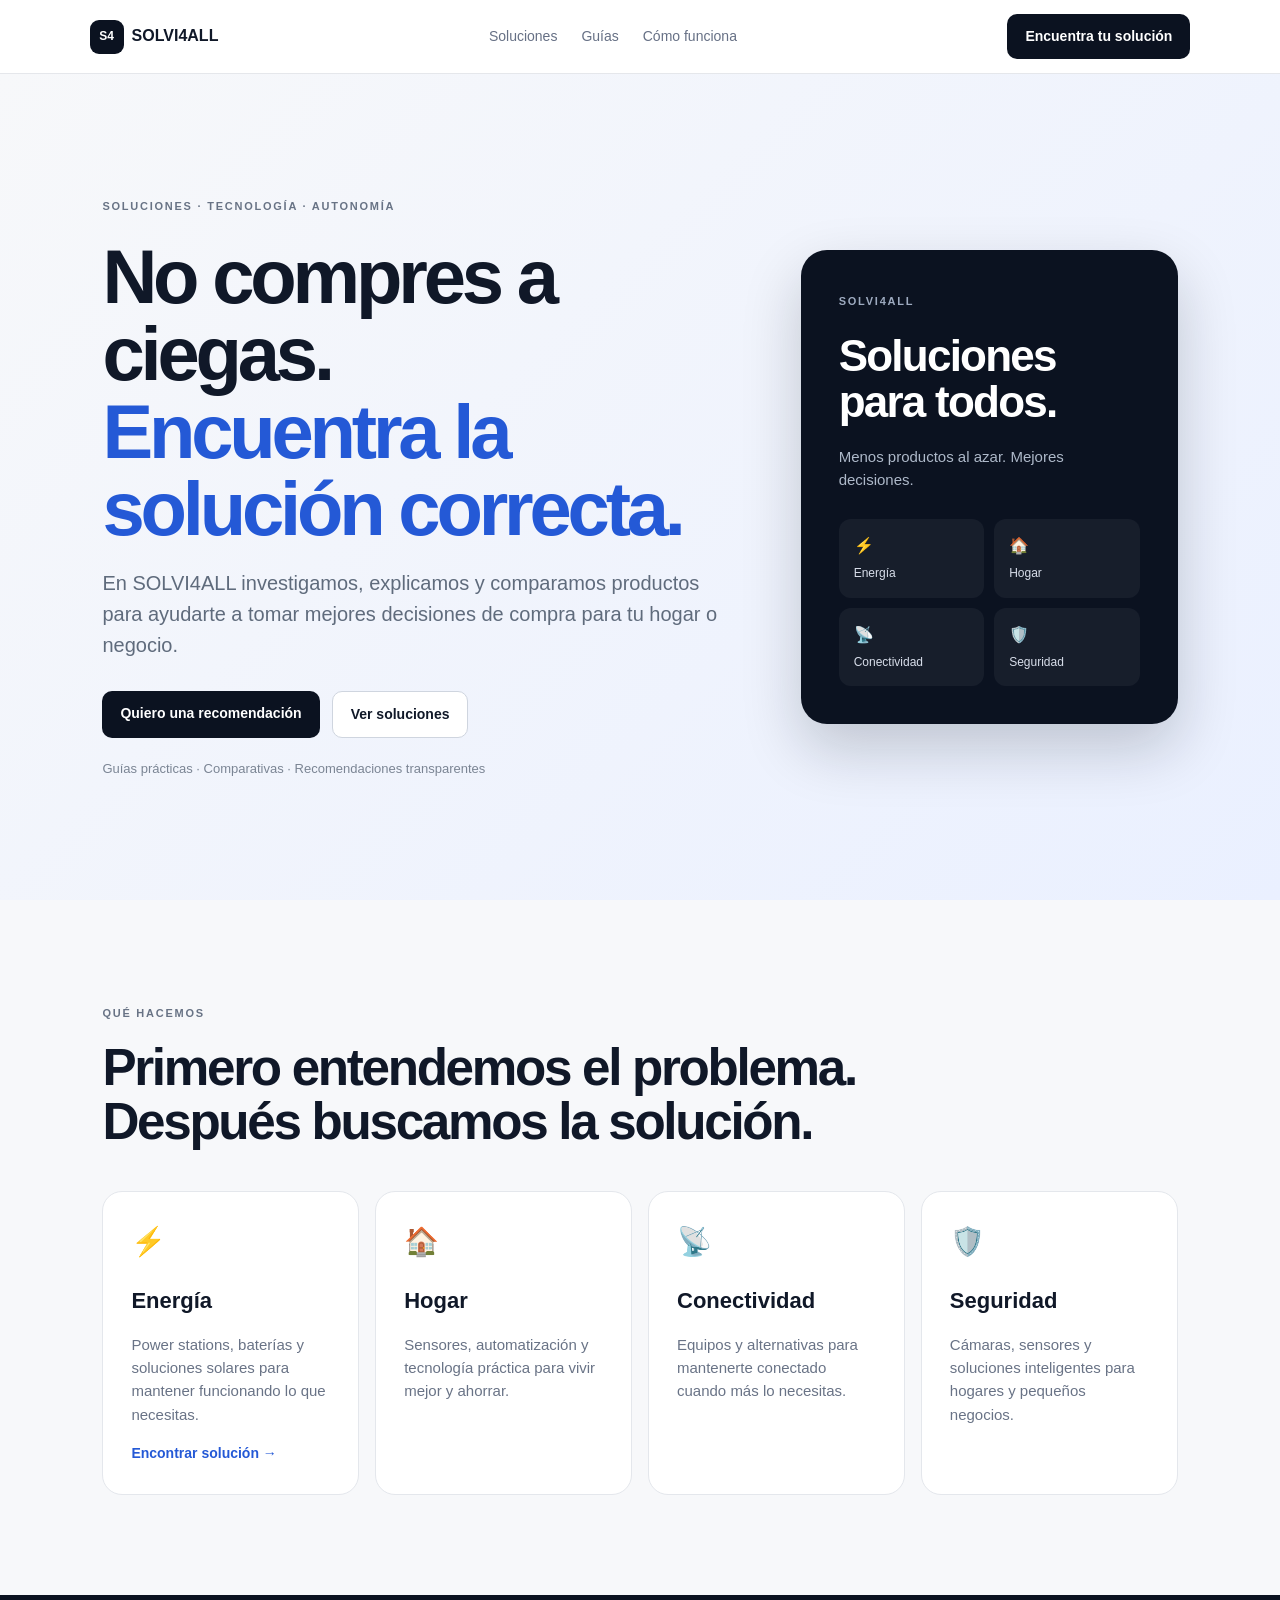
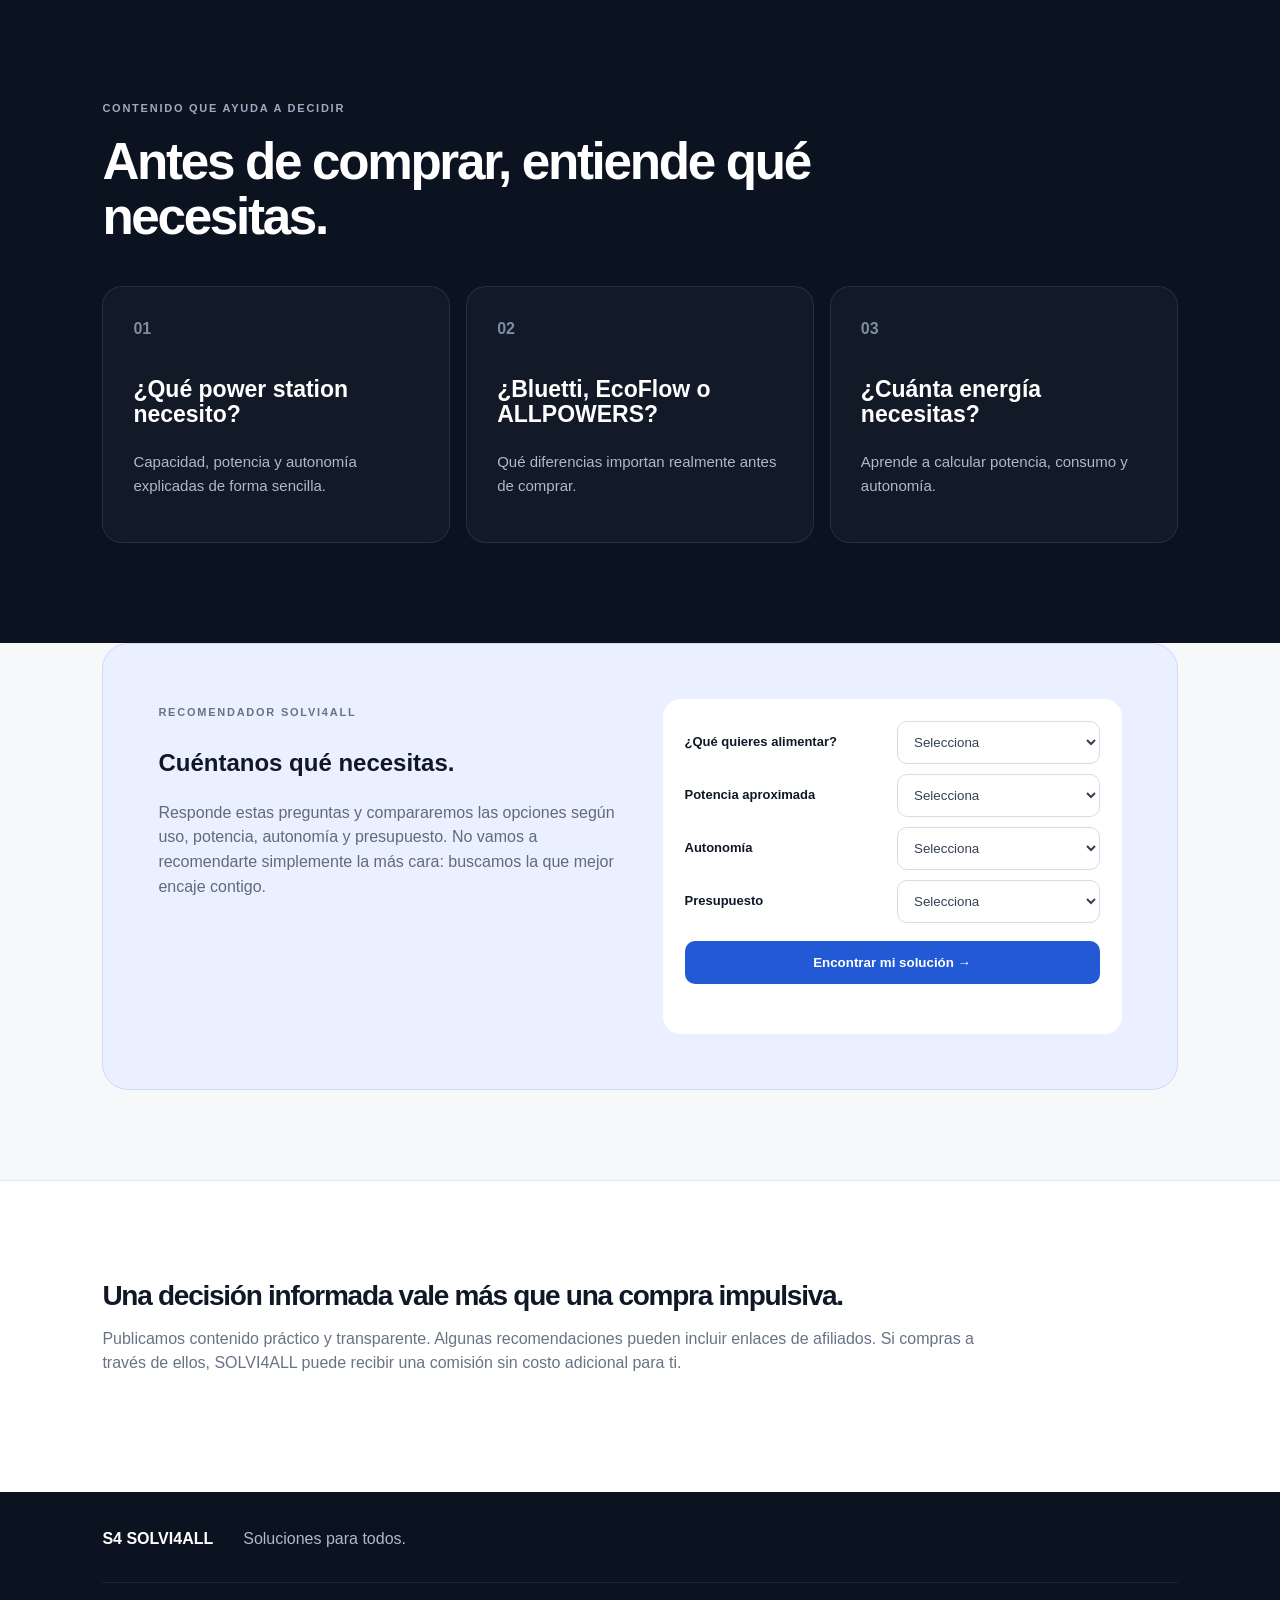
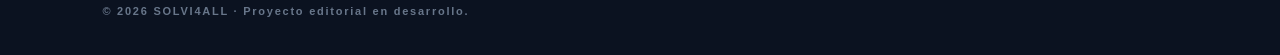
==== index.html @ 933eed02 "Update index.html" ====
<!doctype html>
<html lang="es">
<head>
<meta charset="utf-8">
<meta name="viewport" content="width=device-width,initial-scale=1">
<meta name="description" content="SOLVI4ALL: encuentra la solución correcta. Guías, comparativas y recomendaciones transparentes.">
<title>SOLVI4ALL — Soluciones para todos</title>

<style>
*{box-sizing:border-box}
html{scroll-behavior:smooth}
body{margin:0;font-family:Inter,Arial,sans-serif;color:#101828;background:#f7f8fa;line-height:1.55}
header{height:74px;display:flex;align-items:center;justify-content:space-between;padding:0 7vw;border-bottom:1px solid #e5e7eb;background:#fff;position:sticky;top:0;z-index:20}
.logo{font-weight:900;color:#101828;text-decoration:none;display:flex;align-items:center;gap:8px}
.logo b{display:inline-grid;place-items:center;background:#0b1220;color:#fff;border-radius:9px;width:34px;height:34px;font-size:12px}
nav{display:flex;align-items:center;gap:24px}
nav a{color:#667085;text-decoration:none;font-size:14px}
nav a:hover{color:#2459d6}
.cta,.button{background:#0b1220;color:#fff;padding:12px 18px;border-radius:10px;text-decoration:none;font-weight:800;font-size:14px;display:inline-block}
.hero{min-height:calc(100vh - 74px);padding:90px 8vw;display:grid;grid-template-columns:1.25fr .75fr;gap:70px;align-items:center;background:linear-gradient(135deg,#f7f8fa,#eaf0ff)}
small{font-size:11px;letter-spacing:.16em;font-weight:900;color:#687385}
.hero h1{font-size:clamp(44px,6vw,76px);line-height:1.02;letter-spacing:-.055em;margin:20px 0}
.hero h1 span{color:#2459d6}
.hero p{font-size:20px;color:#5f6b7c;max-width:700px}
.actions{display:flex;gap:12px;margin:30px 0 18px;flex-wrap:wrap}
.ghost{padding:12px 18px;border:1px solid #cfd5df;border-radius:10px;color:#101828;text-decoration:none;font-weight:800;font-size:14px;background:#fff}
.hero em{font-size:13px;color:#7b8594;font-style:normal}
.hero aside{background:#0b1220;color:#fff;padding:38px;border-radius:26px;box-shadow:0 25px 60px #0b122033}
.hero aside small{color:#9eabc0}
.hero aside strong{display:block;font-size:44px;line-height:1.05;letter-spacing:-.04em;margin:20px 0}
.hero aside p{font-size:15px;color:#aeb9c9}
.grid{display:grid;grid-template-columns:1fr 1fr;gap:10px;margin-top:28px}
.grid i{font-style:normal;background:#ffffff0d;padding:15px;border-radius:12px}
.grid label{display:block;color:#d8deea;font-size:12px;margin-top:5px}
section{padding:100px 8vw}
section>h2{font-size:clamp(34px,4vw,52px);line-height:1.06;letter-spacing:-.045em;max-width:800px;margin:16px 0 42px}
.cards{display:grid;grid-template-columns:repeat(4,1fr);gap:16px}
.cards article{background:#fff;border:1px solid #e4e7ec;border-radius:20px;padding:28px;min-height:285px}
.cards b{font-size:28px}
.cards h3{font-size:22px;margin:20px 0 8px}
.cards p,.guides p{color:#697386;font-size:15px}
.cards a{color:#2459d6;text-decoration:none;font-weight:800;font-size:14px}
.dark{background:#0b1220;color:#fff}
.dark small{color:#9eabc0}
.guides{display:grid;grid-template-columns:repeat(3,1fr);gap:16px}
.guides article{border:1px solid #ffffff18;background:#ffffff08;border-radius:20px;padding:30px;min-height:230px}
.guides span{color:#7f8da2;font-weight:900}
.guides h3{font-size:23px;line-height:1.1;margin-top:35px}
.guides p{color:#aeb9c9}
.diagnostic{margin:0 8vw 90px;padding:55px;background:#eaf0ff;border:1px solid #cfdbfa;border-radius:26px;display:grid;grid-template-columns:1fr 1fr;gap:45px}
.diagnostic p{color:#5f6b7c}
.box{background:#fff;border-radius:18px;padding:22px;display:grid;grid-template-columns:1fr 1fr;gap:10px}
.box label{font-size:13px;font-weight:800;align-self:center}
.box select{width:100%;border:1px solid #d7dce4;border-radius:10px;padding:12px;background:#fff;color:#344054}
.box button{grid-column:1/-1;border:0;border-radius:10px;padding:14px;background:#2459d6;color:#fff;font-weight:900;cursor:pointer;margin-top:8px}
.box button:hover{background:#1749bb}
.trust{border-top:1px solid #e4e7ec;background:#fff}
.trust h2{font-size:28px;margin:0 0 12px}
.trust p{max-width:900px;color:#697386}
footer{background:#0b1220;color:#aeb9c9;padding:35px 8vw;display:flex;gap:30px;align-items:center;flex-wrap:wrap}
footer b{color:#fff}
footer small{width:100%;color:#68768a;border-top:1px solid #ffffff12;padding-top:20px}

/* RECOMENDADOR NUEVO */
#resultado{grid-column:1/-1;margin-top:18px}
.recommendation-wrap{background:#fff;border:1px solid #dfe5ee;border-radius:24px;padding:28px;box-shadow:0 16px 40px rgba(16,24,40,.08)}
.rec-kicker{font-size:11px;letter-spacing:.15em;font-weight:900;color:#2459d6}
.rec-header{display:flex;align-items:flex-start;justify-content:space-between;gap:24px;margin:10px 0 20px}
.rec-header h3{font-size:34px;line-height:1.05;margin:0 0 8px;letter-spacing:-.04em}
.rec-header p{margin:0;color:#667085}
.score{min-width:135px;text-align:center;border:1px solid #cfe0ff;background:#f4f8ff;border-radius:16px;padding:12px}
.score strong{display:block;font-size:28px;color:#2459d6;line-height:1}
.score span{font-size:11px;color:#667085;font-weight:800}
.rec-specs{display:grid;grid-template-columns:repeat(4,1fr);gap:10px;margin:20px 0}
.rec-spec{background:#f7f8fa;border-radius:12px;padding:13px}
.rec-spec span{display:block;font-size:11px;color:#7b8594}
.rec-spec strong{display:block;font-size:17px;margin-top:2px}
.explanation{background:#f8fbff;border-left:4px solid #2459d6;border-radius:10px;padding:16px 18px;color:#475467;margin:20px 0}
.explanation strong{color:#101828}
.match-list{display:grid;gap:8px;margin-top:16px}
.match-line{display:flex;justify-content:space-between;gap:15px;font-size:13px}
.bar{height:7px;background:#e7edf5;border-radius:99px;overflow:hidden;margin-top:5px}
.bar i{display:block;height:100%;background:#2459d6;border-radius:99px}
.rec-actions{display:flex;gap:10px;flex-wrap:wrap;margin-top:22px}
.alt-title{font-size:12px;letter-spacing:.12em;font-weight:900;color:#667085;margin:30px 0 12px}
.alternatives{display:grid;grid-template-columns:repeat(2,1fr);gap:12px}
.alt-card{border:1px solid #e3e7ed;border-radius:16px;padding:17px;background:#fff}
.alt-card h4{margin:0 0 5px;font-size:17px}
.alt-card p{margin:0;color:#667085;font-size:13px}
.alt-top{display:flex;justify-content:space-between;gap:10px}
.alt-score{font-weight:900;color:#2459d6}
.warn{margin-top:15px;background:#fff8e8;border:1px solid #f5d98b;color:#765900;border-radius:10px;padding:12px;font-size:12px}

/* RESPONSIVE */
@media(max-width:900px){
nav{display:none}
.hero,.diagnostic{grid-template-columns:1fr}
.cards{grid-template-columns:1fr 1fr}
.guides{grid-template-columns:1fr}
}
@media(max-width:600px){
.hero,section{padding:65px 20px}
.cards,.guides{grid-template-columns:1fr}
.hero h1{font-size:48px}
.diagnostic{margin:0 20px 60px;padding:28px}
.box{grid-template-columns:1fr}
.box button{grid-column:1}
.rec-header{display:block}
.score{margin-top:15px}
.rec-specs{grid-template-columns:1fr 1fr}
.alternatives{grid-template-columns:1fr}
}
</style>
</head>

<body>

<header>
  <a class="logo" href="#inicio"><b>S4</b>SOLVI4ALL</a>

  <nav>
    <a href="#soluciones">Soluciones</a>
    <a href="#guias">Guías</a>
    <a href="#nosotros">Cómo funciona</a>
  </nav>

  <a class="cta" href="#diagnostico">Encuentra tu solución</a>
</header>

<main>

<section class="hero" id="inicio">

  <div>
    <small>SOLUCIONES · TECNOLOGÍA · AUTONOMÍA</small>

    <h1>
      No compres a ciegas.<br>
      <span>Encuentra la solución correcta.</span>
    </h1>

    <p>
      En SOLVI4ALL investigamos, explicamos y comparamos productos
      para ayudarte a tomar mejores decisiones de compra para tu hogar o negocio.
    </p>

    <div class="actions">
      <a class="button" href="#diagnostico">Quiero una recomendación</a>
      <a class="ghost" href="#soluciones">Ver soluciones</a>
    </div>

    <em>Guías prácticas · Comparativas · Recomendaciones transparentes</em>
  </div>

  <aside>
    <small>SOLVI4ALL</small>
    <strong>Soluciones<br>para todos.</strong>
    <p>Menos productos al azar. Mejores decisiones.</p>

    <div class="grid">
      <i>⚡<label>Energía</label></i>
      <i>🏠<label>Hogar</label></i>
      <i>📡<label>Conectividad</label></i>
      <i>🛡️<label>Seguridad</label></i>
    </div>
  </aside>

</section>

<section id="soluciones">

  <small>QUÉ HACEMOS</small>

  <h2>
    Primero entendemos el problema.
    Después buscamos la solución.
  </h2>

  <div class="cards">

    <article>
      <b>⚡</b>
      <h3>Energía</h3>
      <p>
        Power stations, baterías y soluciones solares
        para mantener funcionando lo que necesitas.
      </p>
      <a href="#diagnostico">Encontrar solución →</a>
    </article>

    <article>
      <b>🏠</b>
      <h3>Hogar</h3>
      <p>
        Sensores, automatización y tecnología práctica
        para vivir mejor y ahorrar.
      </p>
    </article>

    <article>
      <b>📡</b>
      <h3>Conectividad</h3>
      <p>
        Equipos y alternativas para mantenerte conectado
        cuando más lo necesitas.
      </p>
    </article>

    <article>
      <b>🛡️</b>
      <h3>Seguridad</h3>
      <p>
        Cámaras, sensores y soluciones inteligentes
        para hogares y pequeños negocios.
      </p>
    </article>

  </div>

</section>

<section id="guias" class="dark">

  <small>CONTENIDO QUE AYUDA A DECIDIR</small>

  <h2>Antes de comprar, entiende qué necesitas.</h2>

  <div class="guides">

    <article>
      <span>01</span>
      <h3>¿Qué power station necesito?</h3>
      <p>
        Capacidad, potencia y autonomía explicadas
        de forma sencilla.
      </p>
    </article>

    <article>
      <span>02</span>
      <h3>¿Bluetti, EcoFlow o ALLPOWERS?</h3>
      <p>
        Qué diferencias importan realmente
        antes de comprar.
      </p>
    </article>

    <article>
      <span>03</span>
      <h3>¿Cuánta energía necesitas?</h3>
      <p>
        Aprende a calcular potencia, consumo
        y autonomía.
      </p>
    </article>

  </div>

</section>

<section id="diagnostico" class="diagnostic">

  <div>
    <small>RECOMENDADOR SOLVI4ALL</small>

    <h2>Cuéntanos qué necesitas.</h2>

    <p>
      Responde estas preguntas y compararemos las opciones
      según uso, potencia, autonomía y presupuesto.
      No vamos a recomendarte simplemente la más cara:
      buscamos la que mejor encaje contigo.
    </p>
  </div>

  <div class="box">

    <label for="uso">¿Qué quieres alimentar?</label>

    <select id="uso">
      <option value="">Selecciona</option>
      <option value="hogar">Electrodomésticos del hogar</option>
      <option value="camping">Camping / viajes</option>
      <option value="negocio">Negocio</option>
      <option value="emergencia">Emergencia / apagones</option>
    </select>

    <label for="potencia">Potencia aproximada</label>

    <select id="potencia">
      <option value="">Selecciona</option>
      <option value="baja">Hasta 300 W</option>
      <option value="media">300 - 1000 W</option>
      <option value="alta">1000 - 2000 W</option>
      <option value="muyalta">Más de 2000 W</option>
    </select>

    <label for="autonomia">Autonomía</label>

    <select id="autonomia">
      <option value="">Selecciona</option>
      <option value="corta">1 - 3 horas</option>
      <option value="media">3 - 8 horas</option>
      <option value="larga">8 - 24 horas</option>
      <option value="muylarga">Más de 24 horas</option>
    </select>

    <label for="presupuesto">Presupuesto</label>

    <select id="presupuesto">
      <option value="">Selecciona</option>
      <option value="bajo">Menos de US$500</option>
      <option value="medio">US$500 - US$1.000</option>
      <option value="alto">US$1.000 - US$2.000</option>
      <option value="premium">Más de US$2.000</option>
    </select>

    <button id="btn-recomendar" type="button">Encontrar mi solución →</button>

    <div id="resultado"></div>

  </div>

</section>

<section id="nosotros" class="trust">

  <h2>Una decisión informada vale más que una compra impulsiva.</h2>

  <p>
    Publicamos contenido práctico y transparente.
    Algunas recomendaciones pueden incluir enlaces de afiliados.
    Si compras a través de ellos, SOLVI4ALL puede recibir una comisión
    sin costo adicional para ti.
  </p>

</section>

</main>

<footer>
  <b>S4 SOLVI4ALL</b>
  <span>Soluciones para todos.</span>

  <small>
    © 2026 SOLVI4ALL · Proyecto editorial en desarrollo.
  </small>
</footer>

<script>
/*
=========================================================
SOLVI4ALL — MOTOR DE RECOMENDACIÓN V2
=========================================================
La versión anterior escogía un producto mediante IF/ELSE.
Esta versión puntúa TODOS los productos usando las cuatro
respuestas del visitante y genera un ranking.
=========================================================
*/

const productosSolvi4All = [

  {
    id: "bluetti-eb3a",
    nombre: "BLUETTI EB3A",
    capacidad: 268,
    potencia: 600,
    nivelPrecio: "bajo",
    usos: {
      hogar: 4,
      camping: 5,
      negocio: 3,
      emergencia: 4
    },
    potenciaFit: {
      baja: 5,
      media: 4,
      alta: 2,
      muyalta: 0
    },
    autonomiaFit: {
      corta: 5,
      media: 4,
      larga: 2,
      muylarga: 0
    },
    presupuestoFit: {
      bajo: 5,
      medio: 4,
      alto: 3,
      premium: 2
    },
    descripcion:
      "Compacta, económica y muy buena para dispositivos pequeños y necesidades de respaldo moderadas.",
    enlace:
      "https://www.amazon.com/s?k=Bluetti+EB3A"
  },

  {
    id: "ecoflow-river-2",
    nombre: "EcoFlow RIVER 2",
    capacidad: 256,
    potencia: 300,
    nivelPrecio: "medio",
    usos: {
      hogar: 3,
      camping: 5,
      negocio: 3,
      emergencia: 3
    },
    potenciaFit: {
      baja: 5,
      media: 3,
      alta: 1,
      muyalta: 0
    },
    autonomiaFit: {
      corta: 5,
      media: 4,
      larga: 2,
      muylarga: 0
    },
    presupuestoFit: {
      bajo: 3,
      medio: 5,
      alto: 4,
      premium: 3
    },
    descripcion:
      "Una alternativa equilibrada por tamaño, capacidad y facilidad de uso, especialmente interesante para uso básico y portátil.",
    enlace:
      "https://www.amazon.com/s?k=EcoFlow+RIVER+2"
  },

  {
    id: "allpowers-r600",
    nombre: "ALLPOWERS R600",
    capacidad: 299,
    potencia: 600,
    nivelPrecio: "medio",
    usos: {
      hogar: 4,
      camping: 4,
      negocio: 5,
      emergencia: 5
    },
    potenciaFit: {
      baja: 3,
      media: 5,
      alta: 2,
      muyalta: 0
    },
    autonomiaFit: {
      corta: 3,
      media: 5,
      larga: 3,
      muylarga: 0
    },
    presupuestoFit: {
      bajo: 2,
      medio: 5,
      alto: 5,
      premium: 4
    },
    descripcion:
      "Mayor margen de potencia y versatilidad dentro de este grupo, especialmente atractiva para respaldo y usos variados.",
    enlace:
      "https://www.amazon.com/s?k=ALLPOWERS+R600"
  }

];

/*
---------------------------------------------------------
PESOS
---------------------------------------------------------
Uso       = 20%
Potencia  = 30%
Autonomía = 25%
Presupuesto = 25%
---------------------------------------------------------
*/

const pesosSolvi4All = {
  uso: 20,
  potencia: 30,
  autonomia: 25,
  presupuesto: 25
};

function calcularCompatibilidad(producto, respuestas) {

  const uso =
    producto.usos[respuestas.uso] || 0;

  const potencia =
    producto.potenciaFit[respuestas.potencia] || 0;

  const autonomia =
    producto.autonomiaFit[respuestas.autonomia] || 0;

  const presupuesto =
    producto.presupuestoFit[respuestas.presupuesto] || 0;

  const maxPuntos = 5;

  const scoreUso =
    (uso / maxPuntos) * pesosSolvi4All.uso;

  const scorePotencia =
    (potencia / maxPuntos) * pesosSolvi4All.potencia;

  const scoreAutonomia =
    (autonomia / maxPuntos) * pesosSolvi4All.autonomia;

  const scorePresupuesto =
    (presupuesto / maxPuntos) * pesosSolvi4All.presupuesto;

  const total =
    scoreUso +
    scorePotencia +
    scoreAutonomia +
    scorePresupuesto;

  return {
    total: Math.round(total),
    componentes: {
      uso: Math.round(scoreUso),
      potencia: Math.round(scorePotencia),
      autonomia: Math.round(scoreAutonomia),
      presupuesto: Math.round(scorePresupuesto)
    }
  };
}

function textoUso(valor) {

  const textos = {
    hogar: "uso en el hogar",
    camping: "viajes o camping",
    negocio: "uso en un negocio",
    emergencia: "respaldo durante emergencias o apagones"
  };

  return textos[valor] || "tu necesidad";
}

function textoPotencia(valor) {

  const textos = {
    baja: "una demanda de hasta 300 W",
    media: "una demanda de 300 a 1000 W",
    alta: "una demanda de 1000 a 2000 W",
    muyalta: "una demanda superior a 2000 W"
  };

  return textos[valor] || "la potencia indicada";
}

function textoAutonomia(valor) {

  const textos = {
    corta: "1 a 3 horas",
    media: "3 a 8 horas",
    larga: "8 a 24 horas",
    muylarga: "más de 24 horas"
  };

  return textos[valor] || "la autonomía indicada";
}

function textoPresupuesto(valor) {

  const textos = {
    bajo: "un presupuesto económico",
    medio: "un presupuesto medio",
    alto: "un presupuesto alto",
    premium: "un presupuesto premium"
  };

  return textos[valor] || "tu presupuesto";
}

function generarExplicacion(producto, respuestas, ranking) {

  const partes = [];

  const score = ranking.componentes;

  if (score.potencia >= 24) {
    partes.push(
      "encaja muy bien con la potencia que indicaste"
    );
  } else if (score.potencia >= 18) {
    partes.push(
      "ofrece un nivel de potencia razonablemente adecuado"
    );
  } else {
    partes.push(
      "es la alternativa que mejor se aproxima dentro de los modelos analizados"
    );
  }

  if (score.autonomia >= 20) {
    partes.push(
      "responde bien a la autonomía que buscas"
    );
  }

  if (score.presupuesto >= 20) {
    partes.push(
      "mantiene una buena relación con tu presupuesto"
    );
  }

  if (score.uso >= 16) {
    partes.push(
      "y coincide especialmente bien con el uso que seleccionaste"
    );
  }

  return (
    "La recomendamos porque " +
    partes.join(", ") +
    "."
  );
}

function crearBarra(nombre, valor) {

  const porcentaje =
    Math.max(0, Math.min(100, Math.round((valor / 30) * 100)));

  return `
    <div>
      <div class="match-line">
        <span>${nombre}</span>
        <strong>${valor}/30</strong>
      </div>
      <div class="bar">
        <i style="width:${porcentaje}%"></i>
      </div>
    </div>
  `;
}

function recomendar() {

  const respuestas = {
    uso: document.getElementById("uso").value,
    potencia: document.getElementById("potencia").value,
    autonomia: document.getElementById("autonomia").value,
    presupuesto: document.getElementById("presupuesto").value
  };

  const resultado =
    document.getElementById("resultado");

  if (
    !respuestas.uso ||
    !respuestas.potencia ||
    !respuestas.autonomia ||
    !respuestas.presupuesto
  ) {

    resultado.innerHTML = `
      <div class="recommendation-wrap">
        <strong>Completa las cuatro preguntas.</strong>
        <p style="margin:6px 0 0;color:#667085">
          Necesitamos tus respuestas para comparar correctamente las opciones.
        </p>
      </div>
    `;

    return;
  }

  const ranking = productosSolvi4All
    .map(producto => {

      const compatibilidad =
        calcularCompatibilidad(producto, respuestas);

      return {
        producto,
        ...compatibilidad
      };

    })
    .sort((a, b) => b.total - a.total);

  const ganador = ranking[0];
  const alternativas = ranking.slice(1);

  const explicacion =
    generarExplicacion(
      ganador.producto,
      respuestas,
      ganador
    );

  const htmlAlternativas =
    alternativas.map((item, index) => {

      return `
        <article class="alt-card">

          <div class="alt-top">
            <h4>${index === 0 ? "🥈 " : "🥉 "}${item.producto.nombre}</h4>
            <span class="alt-score">${item.total}%</span>
          </div>

          <p>
            ${item.producto.capacidad} Wh ·
            ${item.producto.potencia} W
          </p>

        </article>
      `;

    }).join("");

  resultado.innerHTML = `

    <div class="recommendation-wrap">

      <div class="rec-kicker">
        TU MEJOR OPCIÓN
      </div>

      <div class="rec-header">

        <div>
          <h3>${ganador.producto.nombre}</h3>

          <p>
            La opción con mayor compatibilidad según tus cuatro respuestas.
          </p>
        </div>

        <div class="score">
          <strong>${ganador.total}%</strong>
          <span>COMPATIBILIDAD</span>
        </div>

      </div>

      <div class="rec-specs">

        <div class="rec-spec">
          <span>Capacidad</span>
          <strong>${ganador.producto.capacidad} Wh</strong>
        </div>

        <div class="rec-spec">
          <span>Potencia</span>
          <strong>${ganador.producto.potencia} W</strong>
        </div>

        <div class="rec-spec">
          <span>Uso</span>
          <strong>${textoUso(respuestas.uso)}</strong>
        </div>

        <div class="rec-spec">
          <span>Autonomía</span>
          <strong>${textoAutonomia(respuestas.autonomia)}</strong>
        </div>

      </div>

      <div class="explanation">

        <strong>¿Por qué esta opción?</strong>

        <p style="margin:7px 0 0">
          ${explicacion}
        </p>

        <p style="margin:10px 0 0">
          Buscabas ${textoPotencia(respuestas.potencia)}
          y ${textoPresupuesto(respuestas.presupuesto)}.
        </p>

      </div>

      <div class="match-list">

        ${crearBarra(
          "Uso",
          ganador.componentes.uso
        )}

        ${crearBarra(
          "Potencia",
          ganador.componentes.potencia
        )}

        ${crearBarra(
          "Autonomía",
          ganador.componentes.autonomia
        )}

        ${crearBarra(
          "Presupuesto",
          ganador.componentes.presupuesto
        )}

      </div>

      <div class="rec-actions">

        <a
          class="button"
          href="${ganador.producto.enlace}"
          target="_blank"
          rel="noopener noreferrer">
          Ver producto →
        </a>

        <a
          class="ghost"
          href="#diagnostico">
          Cambiar mis respuestas
        </a>

      </div>

      <div class="alt-title">
        TAMBIÉN CONSIDERAMOS
      </div>

      <div class="alternatives">
        ${htmlAlternativas}
      </div>

      ${
        respuestas.potencia === "muyalta" ||
        respuestas.potencia === "alta"
        ?
        `
        <div class="warn">
          ⚠️ Importante: los modelos actualmente cargados
          están orientados a necesidades de potencia moderada.
          Para cargas superiores debemos ampliar el catálogo
          antes de afirmar que una de estas opciones es suficiente.
        </div>
        `
        :
        ""
      }

    </div>

  `;

  resultado.scrollIntoView({
    behavior: "smooth",
    block: "start"
  });
}

document
  .getElementById("btn-recomendar")
  .addEventListener("click", recomendar);

</script>

</body>
</html>
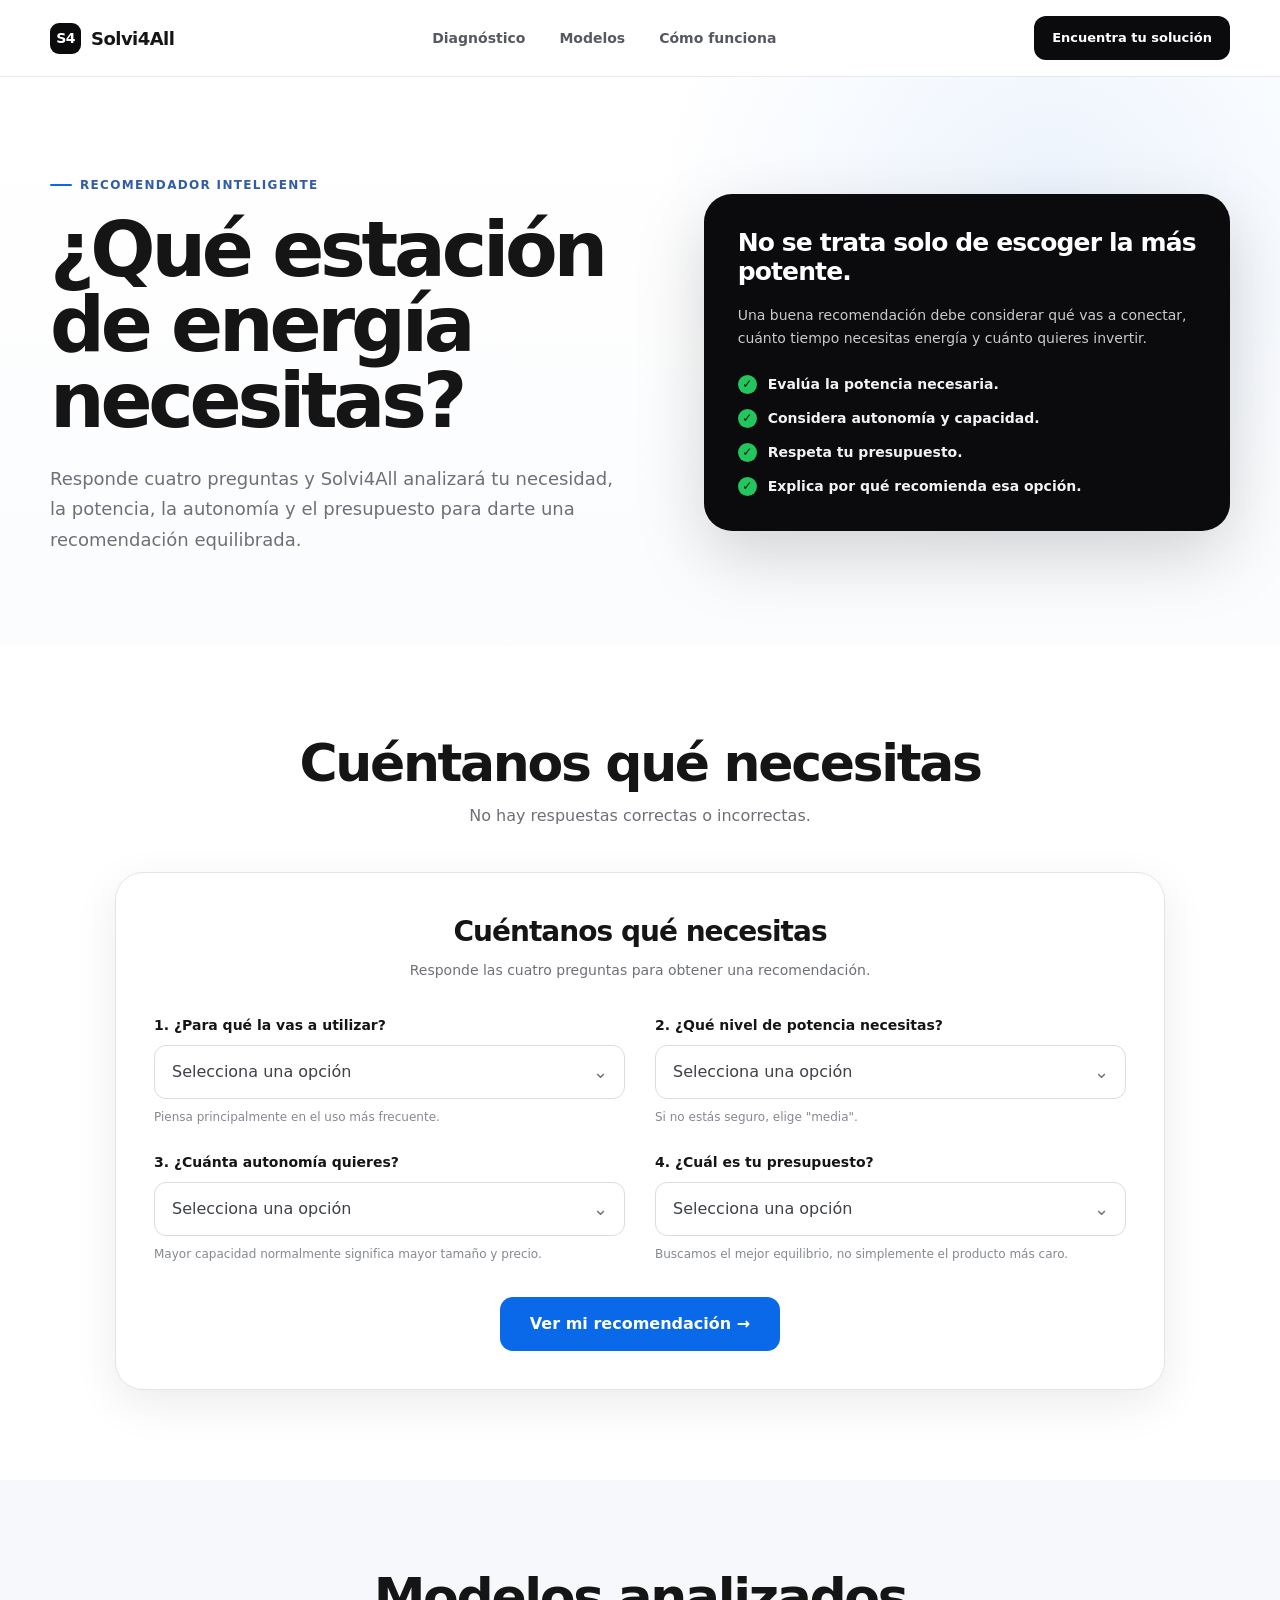
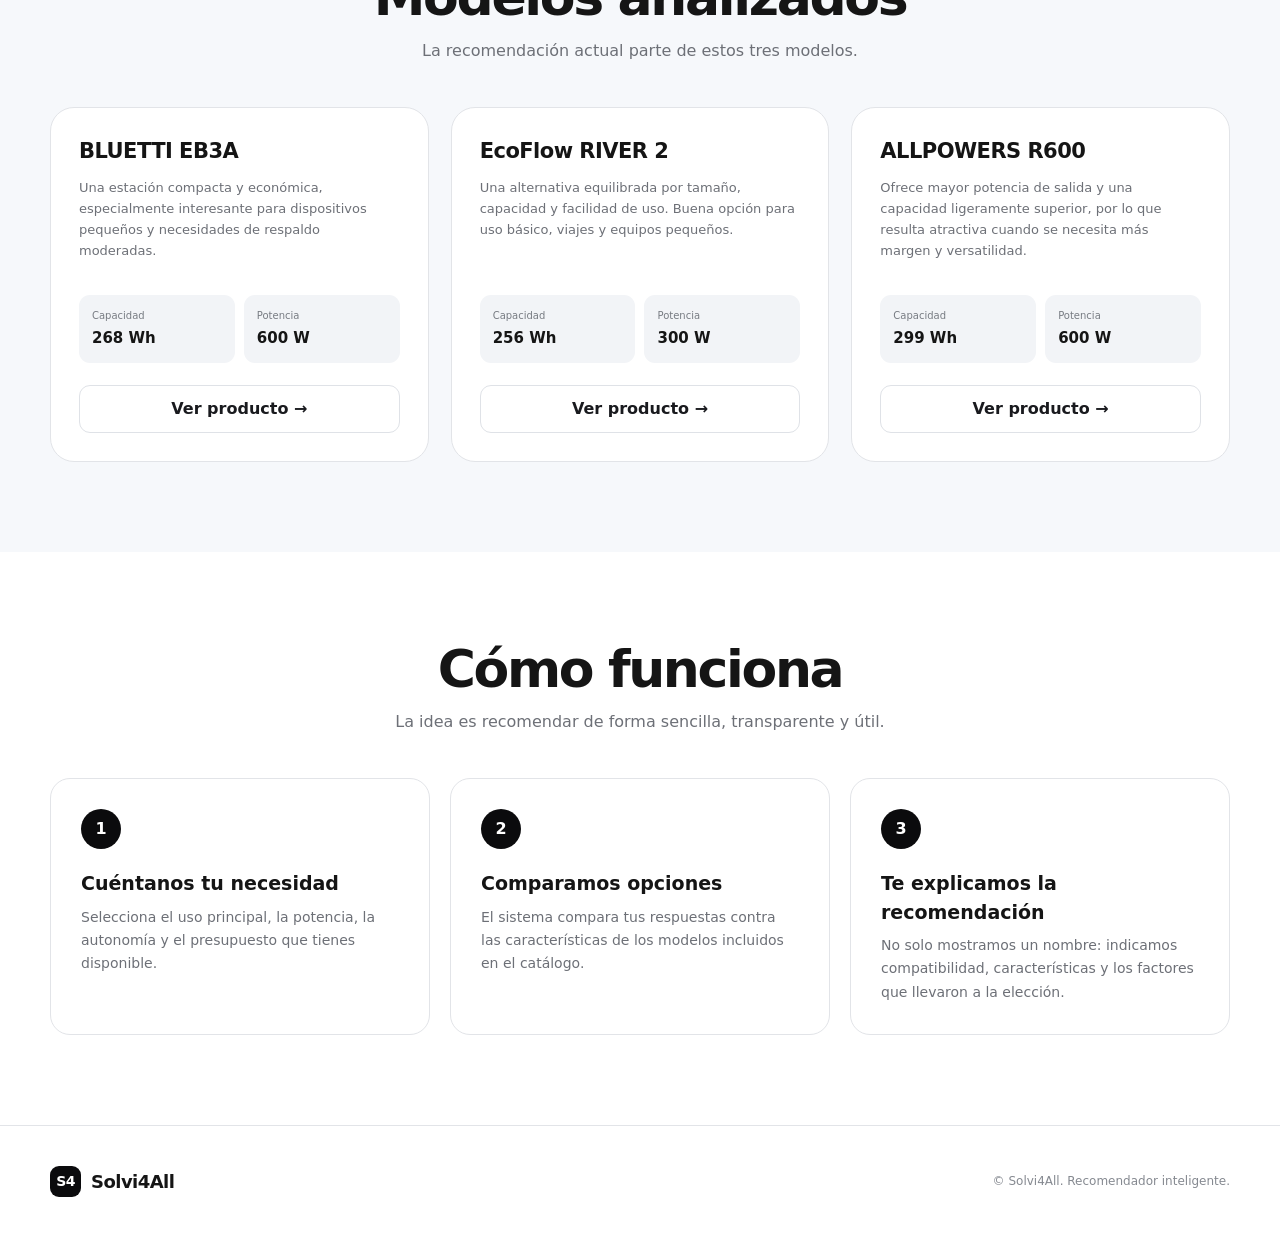
==== commit 971d5a86: "Update index.html" ====
--- a/index.html
+++ b/index.html
@@ -1,870 +1,2480 @@
-<!doctype html>
+<!DOCTYPE html>
 <html lang="es">
 <head>
-<meta charset="utf-8">
-<meta name="viewport" content="width=device-width,initial-scale=1">
-<meta name="description" content="SOLVI4ALL: encuentra la solución correcta. Guías, comparativas y recomendaciones transparentes.">
-<title>SOLVI4ALL — Soluciones para todos</title>
-
-<style>
-*{box-sizing:border-box}
-html{scroll-behavior:smooth}
-body{margin:0;font-family:Inter,Arial,sans-serif;color:#101828;background:#f7f8fa;line-height:1.55}
-header{height:74px;display:flex;align-items:center;justify-content:space-between;padding:0 7vw;border-bottom:1px solid #e5e7eb;background:#fff;position:sticky;top:0;z-index:20}
-.logo{font-weight:900;color:#101828;text-decoration:none;display:flex;align-items:center;gap:8px}
-.logo b{display:inline-grid;place-items:center;background:#0b1220;color:#fff;border-radius:9px;width:34px;height:34px;font-size:12px}
-nav{display:flex;align-items:center;gap:24px}
-nav a{color:#667085;text-decoration:none;font-size:14px}
-nav a:hover{color:#2459d6}
-.cta,.button{background:#0b1220;color:#fff;padding:12px 18px;border-radius:10px;text-decoration:none;font-weight:800;font-size:14px;display:inline-block}
-.hero{min-height:calc(100vh - 74px);padding:90px 8vw;display:grid;grid-template-columns:1.25fr .75fr;gap:70px;align-items:center;background:linear-gradient(135deg,#f7f8fa,#eaf0ff)}
-small{font-size:11px;letter-spacing:.16em;font-weight:900;color:#687385}
-.hero h1{font-size:clamp(44px,6vw,76px);line-height:1.02;letter-spacing:-.055em;margin:20px 0}
-.hero h1 span{color:#2459d6}
-.hero p{font-size:20px;color:#5f6b7c;max-width:700px}
-.actions{display:flex;gap:12px;margin:30px 0 18px;flex-wrap:wrap}
-.ghost{padding:12px 18px;border:1px solid #cfd5df;border-radius:10px;color:#101828;text-decoration:none;font-weight:800;font-size:14px;background:#fff}
-.hero em{font-size:13px;color:#7b8594;font-style:normal}
-.hero aside{background:#0b1220;color:#fff;padding:38px;border-radius:26px;box-shadow:0 25px 60px #0b122033}
-.hero aside small{color:#9eabc0}
-.hero aside strong{display:block;font-size:44px;line-height:1.05;letter-spacing:-.04em;margin:20px 0}
-.hero aside p{font-size:15px;color:#aeb9c9}
-.grid{display:grid;grid-template-columns:1fr 1fr;gap:10px;margin-top:28px}
-.grid i{font-style:normal;background:#ffffff0d;padding:15px;border-radius:12px}
-.grid label{display:block;color:#d8deea;font-size:12px;margin-top:5px}
-section{padding:100px 8vw}
-section>h2{font-size:clamp(34px,4vw,52px);line-height:1.06;letter-spacing:-.045em;max-width:800px;margin:16px 0 42px}
-.cards{display:grid;grid-template-columns:repeat(4,1fr);gap:16px}
-.cards article{background:#fff;border:1px solid #e4e7ec;border-radius:20px;padding:28px;min-height:285px}
-.cards b{font-size:28px}
-.cards h3{font-size:22px;margin:20px 0 8px}
-.cards p,.guides p{color:#697386;font-size:15px}
-.cards a{color:#2459d6;text-decoration:none;font-weight:800;font-size:14px}
-.dark{background:#0b1220;color:#fff}
-.dark small{color:#9eabc0}
-.guides{display:grid;grid-template-columns:repeat(3,1fr);gap:16px}
-.guides article{border:1px solid #ffffff18;background:#ffffff08;border-radius:20px;padding:30px;min-height:230px}
-.guides span{color:#7f8da2;font-weight:900}
-.guides h3{font-size:23px;line-height:1.1;margin-top:35px}
-.guides p{color:#aeb9c9}
-.diagnostic{margin:0 8vw 90px;padding:55px;background:#eaf0ff;border:1px solid #cfdbfa;border-radius:26px;display:grid;grid-template-columns:1fr 1fr;gap:45px}
-.diagnostic p{color:#5f6b7c}
-.box{background:#fff;border-radius:18px;padding:22px;display:grid;grid-template-columns:1fr 1fr;gap:10px}
-.box label{font-size:13px;font-weight:800;align-self:center}
-.box select{width:100%;border:1px solid #d7dce4;border-radius:10px;padding:12px;background:#fff;color:#344054}
-.box button{grid-column:1/-1;border:0;border-radius:10px;padding:14px;background:#2459d6;color:#fff;font-weight:900;cursor:pointer;margin-top:8px}
-.box button:hover{background:#1749bb}
-.trust{border-top:1px solid #e4e7ec;background:#fff}
-.trust h2{font-size:28px;margin:0 0 12px}
-.trust p{max-width:900px;color:#697386}
-footer{background:#0b1220;color:#aeb9c9;padding:35px 8vw;display:flex;gap:30px;align-items:center;flex-wrap:wrap}
-footer b{color:#fff}
-footer small{width:100%;color:#68768a;border-top:1px solid #ffffff12;padding-top:20px}
-
-/* RECOMENDADOR NUEVO */
-#resultado{grid-column:1/-1;margin-top:18px}
-.recommendation-wrap{background:#fff;border:1px solid #dfe5ee;border-radius:24px;padding:28px;box-shadow:0 16px 40px rgba(16,24,40,.08)}
-.rec-kicker{font-size:11px;letter-spacing:.15em;font-weight:900;color:#2459d6}
-.rec-header{display:flex;align-items:flex-start;justify-content:space-between;gap:24px;margin:10px 0 20px}
-.rec-header h3{font-size:34px;line-height:1.05;margin:0 0 8px;letter-spacing:-.04em}
-.rec-header p{margin:0;color:#667085}
-.score{min-width:135px;text-align:center;border:1px solid #cfe0ff;background:#f4f8ff;border-radius:16px;padding:12px}
-.score strong{display:block;font-size:28px;color:#2459d6;line-height:1}
-.score span{font-size:11px;color:#667085;font-weight:800}
-.rec-specs{display:grid;grid-template-columns:repeat(4,1fr);gap:10px;margin:20px 0}
-.rec-spec{background:#f7f8fa;border-radius:12px;padding:13px}
-.rec-spec span{display:block;font-size:11px;color:#7b8594}
-.rec-spec strong{display:block;font-size:17px;margin-top:2px}
-.explanation{background:#f8fbff;border-left:4px solid #2459d6;border-radius:10px;padding:16px 18px;color:#475467;margin:20px 0}
-.explanation strong{color:#101828}
-.match-list{display:grid;gap:8px;margin-top:16px}
-.match-line{display:flex;justify-content:space-between;gap:15px;font-size:13px}
-.bar{height:7px;background:#e7edf5;border-radius:99px;overflow:hidden;margin-top:5px}
-.bar i{display:block;height:100%;background:#2459d6;border-radius:99px}
-.rec-actions{display:flex;gap:10px;flex-wrap:wrap;margin-top:22px}
-.alt-title{font-size:12px;letter-spacing:.12em;font-weight:900;color:#667085;margin:30px 0 12px}
-.alternatives{display:grid;grid-template-columns:repeat(2,1fr);gap:12px}
-.alt-card{border:1px solid #e3e7ed;border-radius:16px;padding:17px;background:#fff}
-.alt-card h4{margin:0 0 5px;font-size:17px}
-.alt-card p{margin:0;color:#667085;font-size:13px}
-.alt-top{display:flex;justify-content:space-between;gap:10px}
-.alt-score{font-weight:900;color:#2459d6}
-.warn{margin-top:15px;background:#fff8e8;border:1px solid #f5d98b;color:#765900;border-radius:10px;padding:12px;font-size:12px}
-
-/* RESPONSIVE */
-@media(max-width:900px){
-nav{display:none}
-.hero,.diagnostic{grid-template-columns:1fr}
-.cards{grid-template-columns:1fr 1fr}
-.guides{grid-template-columns:1fr}
-}
-@media(max-width:600px){
-.hero,section{padding:65px 20px}
-.cards,.guides{grid-template-columns:1fr}
-.hero h1{font-size:48px}
-.diagnostic{margin:0 20px 60px;padding:28px}
-.box{grid-template-columns:1fr}
-.box button{grid-column:1}
-.rec-header{display:block}
-.score{margin-top:15px}
-.rec-specs{grid-template-columns:1fr 1fr}
-.alternatives{grid-template-columns:1fr}
-}
-</style>
+  <meta charset="UTF-8">
+  <meta name="viewport" content="width=device-width, initial-scale=1.0">
+  <meta name="description" content="Solvi4All - Recomendador inteligente de estaciones de energía portátiles.">
+  <meta name="theme-color" content="#0b0b0d">
+  <title>Solvi4All | Recomendador inteligente</title>
+
+  <style>
+    :root {
+      --black: #0b0b0d;
+      --black-soft: #151518;
+      --blue: #0969e8;
+      --blue-dark: #0757c7;
+      --blue-light: #eaf3ff;
+      --green: #22c55e;
+      --green-light: #e9f9ef;
+      --text: #151515;
+      --muted: #6d7077;
+      --border: #e2e4e8;
+      --surface: #ffffff;
+      --surface-soft: #f6f8fb;
+      --radius: 22px;
+      --shadow: 0 14px 45px rgba(0, 0, 0, 0.08);
+      --max-width: 1180px;
+    }
+
+    * {
+      box-sizing: border-box;
+      margin: 0;
+      padding: 0;
+    }
+
+    html {
+      scroll-behavior: smooth;
+    }
+
+    body {
+      min-height: 100vh;
+      background: var(--surface);
+      color: var(--text);
+      font-family: Inter, ui-sans-serif, system-ui, -apple-system, BlinkMacSystemFont, "Segoe UI", sans-serif;
+      line-height: 1.5;
+      overflow-x: hidden;
+    }
+
+    a {
+      color: inherit;
+      text-decoration: none;
+    }
+
+    button,
+    select {
+      font: inherit;
+    }
+
+    button {
+      cursor: pointer;
+    }
+
+    img {
+      display: block;
+      max-width: 100%;
+    }
+
+    .container {
+      width: min(var(--max-width), calc(100% - 40px));
+      margin-inline: auto;
+    }
+
+    .site-header {
+      position: sticky;
+      top: 0;
+      z-index: 100;
+      background: rgba(255, 255, 255, 0.94);
+      border-bottom: 1px solid rgba(226, 228, 232, 0.8);
+      backdrop-filter: blur(16px);
+    }
+
+    .nav {
+      min-height: 76px;
+      display: flex;
+      align-items: center;
+      justify-content: space-between;
+      gap: 24px;
+    }
+
+    .brand {
+      display: inline-flex;
+      align-items: center;
+      gap: 10px;
+      font-weight: 850;
+      letter-spacing: -0.03em;
+      font-size: 18px;
+    }
+
+    .brand-mark {
+      width: 31px;
+      height: 31px;
+      border-radius: 9px;
+      display: grid;
+      place-items: center;
+      background: var(--black);
+      color: white;
+      font-size: 14px;
+      font-weight: 900;
+    }
+
+    .nav-links {
+      display: flex;
+      align-items: center;
+      justify-content: center;
+      gap: 34px;
+      color: #565960;
+      font-size: 14px;
+      font-weight: 600;
+    }
+
+    .nav-links a {
+      transition: color 0.2s ease;
+    }
+
+    .nav-links a:hover {
+      color: var(--black);
+    }
+
+    .nav-cta {
+      border: 0;
+      border-radius: 12px;
+      padding: 12px 18px;
+      background: var(--black);
+      color: white;
+      font-size: 13px;
+      font-weight: 800;
+      transition: transform 0.2s ease, background 0.2s ease;
+    }
+
+    .nav-cta:hover {
+      background: #222228;
+      transform: translateY(-1px);
+    }
+
+    .hero {
+      padding: 92px 0 90px;
+      background:
+        radial-gradient(circle at 82% 20%, rgba(9, 105, 232, 0.07), transparent 34%),
+        linear-gradient(180deg, #ffffff 0%, #fbfcfe 100%);
+    }
+
+    .hero-grid {
+      display: grid;
+      grid-template-columns: 1.05fr 0.95fr;
+      align-items: center;
+      gap: 72px;
+    }
+
+    .eyebrow {
+      display: inline-flex;
+      align-items: center;
+      gap: 8px;
+      margin-bottom: 18px;
+      color: #315da4;
+      font-size: 12px;
+      font-weight: 850;
+      letter-spacing: 0.11em;
+      text-transform: uppercase;
+    }
+
+    .eyebrow::before {
+      content: "";
+      width: 22px;
+      height: 2px;
+      border-radius: 2px;
+      background: var(--blue);
+    }
+
+    .hero h1 {
+      max-width: 680px;
+      font-size: clamp(46px, 6vw, 78px);
+      line-height: 0.98;
+      letter-spacing: -0.055em;
+      margin-bottom: 26px;
+    }
+
+    .hero p {
+      max-width: 650px;
+      color: var(--muted);
+      font-size: 18px;
+      line-height: 1.7;
+    }
+
+    .hero-panel {
+      border-radius: 28px;
+      padding: 34px;
+      background: var(--black);
+      color: white;
+      box-shadow: 0 25px 70px rgba(0, 0, 0, 0.17);
+    }
+
+    .hero-panel h2 {
+      font-size: 25px;
+      line-height: 1.16;
+      letter-spacing: -0.035em;
+      margin-bottom: 18px;
+    }
+
+    .hero-panel p {
+      color: #c9c9ce;
+      font-size: 14px;
+      line-height: 1.65;
+      margin-bottom: 24px;
+    }
+
+    .hero-checks {
+      list-style: none;
+      display: grid;
+      gap: 13px;
+    }
+
+    .hero-checks li {
+      display: flex;
+      align-items: center;
+      gap: 11px;
+      color: #f2f2f3;
+      font-size: 14px;
+      font-weight: 650;
+    }
+
+    .hero-checks li::before {
+      content: "✓";
+      display: grid;
+      place-items: center;
+      width: 19px;
+      height: 19px;
+      flex: 0 0 19px;
+      border-radius: 50%;
+      background: var(--green);
+      color: #06130a;
+      font-size: 12px;
+      font-weight: 900;
+    }
+
+    .section {
+      padding: 90px 0;
+    }
+
+    .section-soft {
+      background: var(--surface-soft);
+    }
+
+    .section-heading {
+      text-align: center;
+      max-width: 760px;
+      margin: 0 auto 44px;
+    }
+
+    .section-heading h2 {
+      font-size: clamp(34px, 5vw, 52px);
+      line-height: 1.05;
+      letter-spacing: -0.045em;
+      margin-bottom: 14px;
+    }
+
+    .section-heading p {
+      color: var(--muted);
+      font-size: 16px;
+    }
+
+    .diagnostic-card {
+      max-width: 1050px;
+      margin: 0 auto;
+      padding: 38px;
+      border: 1px solid var(--border);
+      border-radius: 28px;
+      background: white;
+      box-shadow: var(--shadow);
+    }
+
+    .diagnostic-card-header {
+      text-align: center;
+      margin-bottom: 34px;
+    }
+
+    .diagnostic-card-header h3 {
+      font-size: 28px;
+      letter-spacing: -0.035em;
+      margin-bottom: 7px;
+    }
+
+    .diagnostic-card-header p {
+      color: var(--muted);
+      font-size: 14px;
+    }
+
+    .question-grid {
+      display: grid;
+      grid-template-columns: repeat(2, minmax(0, 1fr));
+      gap: 26px 30px;
+    }
+
+    .question {
+      display: grid;
+      gap: 9px;
+    }
+
+    .question label {
+      font-size: 14px;
+      font-weight: 800;
+    }
+
+    .question-help {
+      color: #858990;
+      font-size: 12px;
+    }
+
+    .select-wrap {
+      position: relative;
+    }
+
+    .select-wrap::after {
+      content: "⌄";
+      position: absolute;
+      right: 17px;
+      top: 50%;
+      transform: translateY(-52%);
+      color: #70747c;
+      pointer-events: none;
+      font-size: 18px;
+    }
+
+    .question select {
+      appearance: none;
+      width: 100%;
+      min-height: 54px;
+      padding: 0 46px 0 17px;
+      border: 1px solid #d9dce2;
+      border-radius: 12px;
+      background: white;
+      color: #3e4148;
+      outline: none;
+      transition: border 0.2s ease, box-shadow 0.2s ease;
+    }
+
+    .question select:focus {
+      border-color: var(--blue);
+      box-shadow: 0 0 0 4px rgba(9, 105, 232, 0.1);
+    }
+
+    .diagnostic-actions {
+      display: flex;
+      justify-content: center;
+      margin-top: 34px;
+    }
+
+    .primary-btn {
+      border: 0;
+      border-radius: 13px;
+      min-height: 54px;
+      padding: 0 30px;
+      background: var(--blue);
+      color: white;
+      font-weight: 850;
+      transition: background 0.2s ease, transform 0.2s ease;
+    }
+
+    .primary-btn:hover {
+      background: var(--blue-dark);
+      transform: translateY(-1px);
+    }
+
+    .primary-btn:disabled {
+      opacity: 0.5;
+      cursor: not-allowed;
+      transform: none;
+    }
+
+    .models-grid {
+      display: grid;
+      grid-template-columns: repeat(3, minmax(0, 1fr));
+      gap: 22px;
+    }
+
+    .model-card {
+      display: flex;
+      flex-direction: column;
+      min-height: 355px;
+      padding: 28px;
+      border: 1px solid var(--border);
+      border-radius: 24px;
+      background: white;
+      transition: transform 0.25s ease, box-shadow 0.25s ease;
+    }
+
+    .model-card:hover {
+      transform: translateY(-4px);
+      box-shadow: var(--shadow);
+    }
+
+    .model-card h3 {
+      font-size: 21px;
+      letter-spacing: -0.025em;
+      margin-bottom: 11px;
+    }
+
+    .model-card p {
+      color: var(--muted);
+      font-size: 13px;
+      line-height: 1.6;
+      flex: 1;
+    }
+
+    .spec-grid {
+      display: grid;
+      grid-template-columns: repeat(2, 1fr);
+      gap: 9px;
+      margin: 22px 0;
+    }
+
+    .spec {
+      padding: 13px;
+      border-radius: 11px;
+      background: #f2f4f7;
+    }
+
+    .spec span {
+      display: block;
+      color: #777b82;
+      font-size: 10px;
+      margin-bottom: 3px;
+    }
+
+    .spec strong {
+      font-size: 15px;
+    }
+
+    .secondary-btn {
+      min-height: 48px;
+      border: 1px solid #dfe2e7;
+      border-radius: 11px;
+      background: white;
+      color: #191a1e;
+      font-weight: 800;
+      transition: background 0.2s ease, border 0.2s ease;
+    }
+
+    .secondary-btn:hover {
+      background: #f5f7fa;
+      border-color: #cbd0d7;
+    }
+
+    .result-section {
+      display: none;
+      padding: 90px 0;
+      background:
+        linear-gradient(180deg, #eff6ff 0%, #ffffff 100%);
+    }
+
+    .result-section.is-visible {
+      display: block;
+      animation: reveal 0.45s ease both;
+    }
+
+    @keyframes reveal {
+      from {
+        opacity: 0;
+        transform: translateY(16px);
+      }
+      to {
+        opacity: 1;
+        transform: translateY(0);
+      }
+    }
+
+    .result-shell {
+      max-width: 950px;
+      margin: 0 auto;
+    }
+
+    .result-card {
+      overflow: hidden;
+      border-radius: 30px;
+      border: 1px solid #dce8f7;
+      background: white;
+      box-shadow: var(--shadow);
+    }
+
+    .result-top {
+      padding: 38px;
+      display: grid;
+      grid-template-columns: 1fr auto;
+      gap: 28px;
+      align-items: center;
+    }
+
+    .result-kicker {
+      color: #2e5da9;
+      font-size: 12px;
+      font-weight: 900;
+      letter-spacing: 0.13em;
+      text-transform: uppercase;
+      margin-bottom: 8px;
+    }
+
+    .result-top h2 {
+      font-size: clamp(36px, 5vw, 58px);
+      line-height: 0.98;
+      letter-spacing: -0.055em;
+      margin-bottom: 13px;
+    }
+
+    .result-summary {
+      color: var(--muted);
+      max-width: 610px;
+      font-size: 15px;
+    }
+
+    .compatibility {
+      width: 150px;
+      height: 150px;
+      display: grid;
+      place-items: center;
+      border-radius: 50%;
+      background: conic-gradient(var(--blue) 0deg 345.6deg, #e7ebf1 345.6deg 360deg);
+      position: relative;
+    }
+
+    .compatibility::after {
+      content: "";
+      position: absolute;
+      inset: 11px;
+      border-radius: 50%;
+      background: white;
+    }
+
+    .compatibility-inner {
+      position: relative;
+      z-index: 1;
+      text-align: center;
+    }
+
+    .compatibility-inner strong {
+      display: block;
+      font-size: 34px;
+      line-height: 1;
+      letter-spacing: -0.06em;
+    }
+
+    .compatibility-inner span {
+      display: block;
+      color: #7b7f87;
+      font-size: 9px;
+      font-weight: 900;
+      letter-spacing: 0.09em;
+      margin-top: 5px;
+    }
+
+    .result-body {
+      padding: 0 38px 38px;
+    }
+
+    .result-specs {
+      display: grid;
+      grid-template-columns: repeat(4, minmax(0, 1fr));
+      gap: 10px;
+      margin-bottom: 26px;
+    }
+
+    .result-spec {
+      min-height: 108px;
+      padding: 17px;
+      border-radius: 13px;
+      background: #f3f6fa;
+    }
+
+    .result-spec span {
+      display: block;
+      color: #767b83;
+      font-size: 11px;
+      margin-bottom: 7px;
+    }
+
+    .result-spec strong {
+      display: block;
+      font-size: 20px;
+      line-height: 1.2;
+    }
+
+    .why-box {
+      padding: 25px 28px;
+      border-left: 4px solid var(--blue);
+      border-radius: 3px 15px 15px 3px;
+      background: #eef6ff;
+    }
+
+    .why-box h3 {
+      font-size: 18px;
+      margin-bottom: 9px;
+    }
+
+    .why-box p {
+      color: #555a62;
+      font-size: 14px;
+      line-height: 1.7;
+    }
+
+    .score-panel {
+      margin-top: 28px;
+      padding-top: 4px;
+    }
+
+    .score-row {
+      display: grid;
+      grid-template-columns: 105px 1fr 52px;
+      gap: 13px;
+      align-items: center;
+      margin: 15px 0;
+    }
+
+    .score-label {
+      color: #575c64;
+      font-size: 13px;
+    }
+
+    .score-track {
+      height: 8px;
+      overflow: hidden;
+      border-radius: 99px;
+      background: #e7ebef;
+    }
+
+    .score-fill {
+      width: 0;
+      height: 100%;
+      border-radius: inherit;
+      background: var(--blue);
+      transition: width 0.75s ease;
+    }
+
+    .score-value {
+      text-align: right;
+      color: #62666e;
+      font-size: 12px;
+      font-weight: 800;
+    }
+
+    .result-actions {
+      display: flex;
+      flex-wrap: wrap;
+      gap: 12px;
+      margin-top: 30px;
+    }
+
+    .considered {
+      margin-top: 34px;
+    }
+
+    .considered h3 {
+      margin-bottom: 15px;
+      font-size: 13px;
+      letter-spacing: 0.15em;
+      text-transform: uppercase;
+      color: #777b83;
+    }
+
+    .considered-grid {
+      display: grid;
+      grid-template-columns: repeat(2, minmax(0, 1fr));
+      gap: 14px;
+    }
+
+    .considered-card {
+      padding: 20px;
+      border: 1px solid #e2e5ea;
+      border-radius: 16px;
+      background: white;
+    }
+
+    .considered-head {
+      display: flex;
+      align-items: flex-start;
+      justify-content: space-between;
+      gap: 15px;
+      margin-bottom: 12px;
+    }
+
+    .medal {
+      font-size: 18px;
+    }
+
+    .considered-percent {
+      color: #285fae;
+      font-size: 22px;
+      font-weight: 900;
+    }
+
+    .considered-card h4 {
+      font-size: 17px;
+      line-height: 1.2;
+      margin-bottom: 5px;
+    }
+
+    .considered-card p {
+      color: #737780;
+      font-size: 12px;
+    }
+
+    .how-grid {
+      display: grid;
+      grid-template-columns: repeat(3, minmax(0, 1fr));
+      gap: 20px;
+    }
+
+    .how-card {
+      padding: 30px;
+      border: 1px solid var(--border);
+      border-radius: 20px;
+      background: white;
+    }
+
+    .how-number {
+      display: grid;
+      place-items: center;
+      width: 40px;
+      height: 40px;
+      border-radius: 50%;
+      background: var(--black);
+      color: white;
+      font-weight: 900;
+      margin-bottom: 20px;
+    }
+
+    .how-card h3 {
+      margin-bottom: 8px;
+      font-size: 19px;
+    }
+
+    .how-card p {
+      color: var(--muted);
+      font-size: 14px;
+      line-height: 1.65;
+    }
+
+    .footer {
+      padding: 40px 0;
+      border-top: 1px solid var(--border);
+      background: white;
+    }
+
+    .footer-inner {
+      display: flex;
+      align-items: center;
+      justify-content: space-between;
+      gap: 20px;
+    }
+
+    .footer-copy {
+      color: #858990;
+      font-size: 12px;
+    }
+
+    .modal {
+      position: fixed;
+      inset: 0;
+      z-index: 200;
+      display: none;
+      place-items: center;
+      padding: 20px;
+      background: rgba(0, 0, 0, 0.6);
+      backdrop-filter: blur(6px);
+    }
+
+    .modal.is-open {
+      display: grid;
+    }
+
+    .modal-card {
+      width: min(620px, 100%);
+      max-height: min(760px, 90vh);
+      overflow: auto;
+      padding: 32px;
+      border-radius: 24px;
+      background: white;
+      box-shadow: 0 30px 90px rgba(0, 0, 0, 0.25);
+      animation: reveal 0.25s ease both;
+    }
+
+    .modal-header {
+      display: flex;
+      align-items: flex-start;
+      justify-content: space-between;
+      gap: 20px;
+      margin-bottom: 22px;
+    }
+
+    .modal-header h2 {
+      font-size: 29px;
+      letter-spacing: -0.04em;
+    }
+
+    .close-modal {
+      width: 38px;
+      height: 38px;
+      border: 1px solid var(--border);
+      border-radius: 50%;
+      background: white;
+      font-size: 19px;
+    }
+
+    .modal-content {
+      color: #5f646c;
+      font-size: 14px;
+      line-height: 1.7;
+    }
+
+    .modal-spec-list {
+      display: grid;
+      gap: 9px;
+      margin-top: 22px;
+    }
+
+    .modal-spec-row {
+      display: flex;
+      justify-content: space-between;
+      gap: 20px;
+      padding: 13px 0;
+      border-bottom: 1px solid var(--border);
+    }
+
+    .modal-spec-row strong {
+      color: var(--text);
+    }
+
+    .mobile-menu {
+      display: none;
+    }
+
+    .toast {
+      position: fixed;
+      right: 20px;
+      bottom: 20px;
+      z-index: 300;
+      max-width: 350px;
+      padding: 14px 18px;
+      border-radius: 12px;
+      background: var(--black);
+      color: white;
+      font-size: 13px;
+      font-weight: 650;
+      box-shadow: 0 15px 40px rgba(0, 0, 0, 0.2);
+      opacity: 0;
+      pointer-events: none;
+      transform: translateY(12px);
+      transition: opacity 0.25s ease, transform 0.25s ease;
+    }
+
+    .toast.show {
+      opacity: 1;
+      transform: translateY(0);
+    }
+
+    @media (max-width: 980px) {
+      .hero-grid {
+        grid-template-columns: 1fr;
+        gap: 40px;
+      }
+
+      .hero {
+        padding-top: 65px;
+      }
+
+      .models-grid {
+        grid-template-columns: 1fr;
+      }
+
+      .model-card {
+        min-height: auto;
+      }
+
+      .how-grid {
+        grid-template-columns: 1fr;
+      }
+    }
+
+    @media (max-width: 760px) {
+      .container {
+        width: min(var(--max-width), calc(100% - 28px));
+      }
+
+      .nav {
+        min-height: 66px;
+      }
+
+      .nav-links {
+        display: none;
+      }
+
+      .mobile-menu {
+        display: inline-flex;
+        width: 42px;
+        height: 42px;
+        align-items: center;
+        justify-content: center;
+        border: 1px solid var(--border);
+        border-radius: 11px;
+        background: white;
+      }
+
+      .nav-cta {
+        display: none;
+      }
+
+      .hero h1 {
+        font-size: clamp(42px, 13vw, 60px);
+      }
+
+      .hero p {
+        font-size: 16px;
+      }
+
+      .hero-panel {
+        padding: 27px;
+      }
+
+      .section {
+        padding: 65px 0;
+      }
+
+      .diagnostic-card {
+        padding: 24px 18px;
+      }
+
+      .question-grid {
+        grid-template-columns: 1fr;
+        gap: 21px;
+      }
+
+      .result-top {
+        grid-template-columns: 1fr;
+        padding: 28px 22px;
+      }
+
+      .compatibility {
+        width: 125px;
+        height: 125px;
+      }
+
+      .result-body {
+        padding: 0 22px 28px;
+      }
+
+      .result-specs {
+        grid-template-columns: repeat(2, minmax(0, 1fr));
+      }
+
+      .considered-grid {
+        grid-template-columns: 1fr;
+      }
+
+      .score-row {
+        grid-template-columns: 82px 1fr 48px;
+        gap: 9px;
+      }
+
+      .footer-inner {
+        flex-direction: column;
+        align-items: flex-start;
+      }
+    }
+
+    @media (max-width: 430px) {
+      .hero-panel h2 {
+        font-size: 22px;
+      }
+
+      .result-specs {
+        grid-template-columns: 1fr;
+      }
+
+      .result-actions {
+        flex-direction: column;
+      }
+
+      .result-actions button {
+        width: 100%;
+      }
+    }
+  </style>
 </head>
 
 <body>
 
-<header>
-  <a class="logo" href="#inicio"><b>S4</b>SOLVI4ALL</a>
-
-  <nav>
-    <a href="#soluciones">Soluciones</a>
-    <a href="#guias">Guías</a>
-    <a href="#nosotros">Cómo funciona</a>
-  </nav>
-
-  <a class="cta" href="#diagnostico">Encuentra tu solución</a>
-</header>
-
-<main>
-
-<section class="hero" id="inicio">
-
-  <div>
-    <small>SOLUCIONES · TECNOLOGÍA · AUTONOMÍA</small>
-
-    <h1>
-      No compres a ciegas.<br>
-      <span>Encuentra la solución correcta.</span>
-    </h1>
-
-    <p>
-      En SOLVI4ALL investigamos, explicamos y comparamos productos
-      para ayudarte a tomar mejores decisiones de compra para tu hogar o negocio.
-    </p>
-
-    <div class="actions">
-      <a class="button" href="#diagnostico">Quiero una recomendación</a>
-      <a class="ghost" href="#soluciones">Ver soluciones</a>
+  <header class="site-header">
+    <div class="container nav">
+      <a href="#inicio" class="brand" aria-label="Solvi4All inicio">
+        <span class="brand-mark">S4</span>
+        <span>Solvi4All</span>
+      </a>
+
+      <nav class="nav-links" aria-label="Navegación principal">
+        <a href="#diagnostico">Diagnóstico</a>
+        <a href="#modelos">Modelos</a>
+        <a href="#como-funciona">Cómo funciona</a>
+      </nav>
+
+      <a class="nav-cta" href="#diagnostico">
+        Encuentra tu solución
+      </a>
+
+      <button
+        class="mobile-menu"
+        type="button"
+        aria-label="Abrir navegación"
+        id="mobileMenuButton"
+      >
+        ☰
+      </button>
     </div>
-
-    <em>Guías prácticas · Comparativas · Recomendaciones transparentes</em>
-  </div>
-
-  <aside>
-    <small>SOLVI4ALL</small>
-    <strong>Soluciones<br>para todos.</strong>
-    <p>Menos productos al azar. Mejores decisiones.</p>
-
-    <div class="grid">
-      <i>⚡<label>Energía</label></i>
-      <i>🏠<label>Hogar</label></i>
-      <i>📡<label>Conectividad</label></i>
-      <i>🛡️<label>Seguridad</label></i>
-    </div>
-  </aside>
-
-</section>
-
-<section id="soluciones">
-
-  <small>QUÉ HACEMOS</small>
-
-  <h2>
-    Primero entendemos el problema.
-    Después buscamos la solución.
-  </h2>
-
-  <div class="cards">
-
-    <article>
-      <b>⚡</b>
-      <h3>Energía</h3>
-      <p>
-        Power stations, baterías y soluciones solares
-        para mantener funcionando lo que necesitas.
-      </p>
-      <a href="#diagnostico">Encontrar solución →</a>
-    </article>
-
-    <article>
-      <b>🏠</b>
-      <h3>Hogar</h3>
-      <p>
-        Sensores, automatización y tecnología práctica
-        para vivir mejor y ahorrar.
-      </p>
-    </article>
-
-    <article>
-      <b>📡</b>
-      <h3>Conectividad</h3>
-      <p>
-        Equipos y alternativas para mantenerte conectado
-        cuando más lo necesitas.
-      </p>
-    </article>
-
-    <article>
-      <b>🛡️</b>
-      <h3>Seguridad</h3>
-      <p>
-        Cámaras, sensores y soluciones inteligentes
-        para hogares y pequeños negocios.
-      </p>
-    </article>
-
-  </div>
-
-</section>
-
-<section id="guias" class="dark">
-
-  <small>CONTENIDO QUE AYUDA A DECIDIR</small>
-
-  <h2>Antes de comprar, entiende qué necesitas.</h2>
-
-  <div class="guides">
-
-    <article>
-      <span>01</span>
-      <h3>¿Qué power station necesito?</h3>
-      <p>
-        Capacidad, potencia y autonomía explicadas
-        de forma sencilla.
-      </p>
-    </article>
-
-    <article>
-      <span>02</span>
-      <h3>¿Bluetti, EcoFlow o ALLPOWERS?</h3>
-      <p>
-        Qué diferencias importan realmente
-        antes de comprar.
-      </p>
-    </article>
-
-    <article>
-      <span>03</span>
-      <h3>¿Cuánta energía necesitas?</h3>
-      <p>
-        Aprende a calcular potencia, consumo
-        y autonomía.
-      </p>
-    </article>
-
-  </div>
-
-</section>
-
-<section id="diagnostico" class="diagnostic">
-
-  <div>
-    <small>RECOMENDADOR SOLVI4ALL</small>
-
-    <h2>Cuéntanos qué necesitas.</h2>
-
-    <p>
-      Responde estas preguntas y compararemos las opciones
-      según uso, potencia, autonomía y presupuesto.
-      No vamos a recomendarte simplemente la más cara:
-      buscamos la que mejor encaje contigo.
-    </p>
-  </div>
-
-  <div class="box">
-
-    <label for="uso">¿Qué quieres alimentar?</label>
-
-    <select id="uso">
-      <option value="">Selecciona</option>
-      <option value="hogar">Electrodomésticos del hogar</option>
-      <option value="camping">Camping / viajes</option>
-      <option value="negocio">Negocio</option>
-      <option value="emergencia">Emergencia / apagones</option>
-    </select>
-
-    <label for="potencia">Potencia aproximada</label>
-
-    <select id="potencia">
-      <option value="">Selecciona</option>
-      <option value="baja">Hasta 300 W</option>
-      <option value="media">300 - 1000 W</option>
-      <option value="alta">1000 - 2000 W</option>
-      <option value="muyalta">Más de 2000 W</option>
-    </select>
-
-    <label for="autonomia">Autonomía</label>
-
-    <select id="autonomia">
-      <option value="">Selecciona</option>
-      <option value="corta">1 - 3 horas</option>
-      <option value="media">3 - 8 horas</option>
-      <option value="larga">8 - 24 horas</option>
-      <option value="muylarga">Más de 24 horas</option>
-    </select>
-
-    <label for="presupuesto">Presupuesto</label>
-
-    <select id="presupuesto">
-      <option value="">Selecciona</option>
-      <option value="bajo">Menos de US$500</option>
-      <option value="medio">US$500 - US$1.000</option>
-      <option value="alto">US$1.000 - US$2.000</option>
-      <option value="premium">Más de US$2.000</option>
-    </select>
-
-    <button id="btn-recomendar" type="button">Encontrar mi solución →</button>
-
-    <div id="resultado"></div>
-
-  </div>
-
-</section>
-
-<section id="nosotros" class="trust">
-
-  <h2>Una decisión informada vale más que una compra impulsiva.</h2>
-
-  <p>
-    Publicamos contenido práctico y transparente.
-    Algunas recomendaciones pueden incluir enlaces de afiliados.
-    Si compras a través de ellos, SOLVI4ALL puede recibir una comisión
-    sin costo adicional para ti.
-  </p>
-
-</section>
-
-</main>
-
-<footer>
-  <b>S4 SOLVI4ALL</b>
-  <span>Soluciones para todos.</span>
-
-  <small>
-    © 2026 SOLVI4ALL · Proyecto editorial en desarrollo.
-  </small>
-</footer>
-
-<script>
-/*
-=========================================================
-SOLVI4ALL — MOTOR DE RECOMENDACIÓN V2
-=========================================================
-La versión anterior escogía un producto mediante IF/ELSE.
-Esta versión puntúa TODOS los productos usando las cuatro
-respuestas del visitante y genera un ranking.
-=========================================================
-*/
-
-const productosSolvi4All = [
-
-  {
-    id: "bluetti-eb3a",
-    nombre: "BLUETTI EB3A",
-    capacidad: 268,
-    potencia: 600,
-    nivelPrecio: "bajo",
-    usos: {
-      hogar: 4,
-      camping: 5,
-      negocio: 3,
-      emergencia: 4
-    },
-    potenciaFit: {
-      baja: 5,
-      media: 4,
-      alta: 2,
-      muyalta: 0
-    },
-    autonomiaFit: {
-      corta: 5,
-      media: 4,
-      larga: 2,
-      muylarga: 0
-    },
-    presupuestoFit: {
-      bajo: 5,
-      medio: 4,
-      alto: 3,
-      premium: 2
-    },
-    descripcion:
-      "Compacta, económica y muy buena para dispositivos pequeños y necesidades de respaldo moderadas.",
-    enlace:
-      "https://www.amazon.com/s?k=Bluetti+EB3A"
-  },
-
-  {
-    id: "ecoflow-river-2",
-    nombre: "EcoFlow RIVER 2",
-    capacidad: 256,
-    potencia: 300,
-    nivelPrecio: "medio",
-    usos: {
-      hogar: 3,
-      camping: 5,
-      negocio: 3,
-      emergencia: 3
-    },
-    potenciaFit: {
-      baja: 5,
-      media: 3,
-      alta: 1,
-      muyalta: 0
-    },
-    autonomiaFit: {
-      corta: 5,
-      media: 4,
-      larga: 2,
-      muylarga: 0
-    },
-    presupuestoFit: {
-      bajo: 3,
-      medio: 5,
-      alto: 4,
-      premium: 3
-    },
-    descripcion:
-      "Una alternativa equilibrada por tamaño, capacidad y facilidad de uso, especialmente interesante para uso básico y portátil.",
-    enlace:
-      "https://www.amazon.com/s?k=EcoFlow+RIVER+2"
-  },
-
-  {
-    id: "allpowers-r600",
-    nombre: "ALLPOWERS R600",
-    capacidad: 299,
-    potencia: 600,
-    nivelPrecio: "medio",
-    usos: {
-      hogar: 4,
-      camping: 4,
-      negocio: 5,
-      emergencia: 5
-    },
-    potenciaFit: {
-      baja: 3,
-      media: 5,
-      alta: 2,
-      muyalta: 0
-    },
-    autonomiaFit: {
-      corta: 3,
-      media: 5,
-      larga: 3,
-      muylarga: 0
-    },
-    presupuestoFit: {
-      bajo: 2,
-      medio: 5,
-      alto: 5,
-      premium: 4
-    },
-    descripcion:
-      "Mayor margen de potencia y versatilidad dentro de este grupo, especialmente atractiva para respaldo y usos variados.",
-    enlace:
-      "https://www.amazon.com/s?k=ALLPOWERS+R600"
-  }
-
-];
-
-/*
----------------------------------------------------------
-PESOS
----------------------------------------------------------
-Uso       = 20%
-Potencia  = 30%
-Autonomía = 25%
-Presupuesto = 25%
----------------------------------------------------------
-*/
-
-const pesosSolvi4All = {
-  uso: 20,
-  potencia: 30,
-  autonomia: 25,
-  presupuesto: 25
-};
-
-function calcularCompatibilidad(producto, respuestas) {
-
-  const uso =
-    producto.usos[respuestas.uso] || 0;
-
-  const potencia =
-    producto.potenciaFit[respuestas.potencia] || 0;
-
-  const autonomia =
-    producto.autonomiaFit[respuestas.autonomia] || 0;
-
-  const presupuesto =
-    producto.presupuestoFit[respuestas.presupuesto] || 0;
-
-  const maxPuntos = 5;
-
-  const scoreUso =
-    (uso / maxPuntos) * pesosSolvi4All.uso;
-
-  const scorePotencia =
-    (potencia / maxPuntos) * pesosSolvi4All.potencia;
-
-  const scoreAutonomia =
-    (autonomia / maxPuntos) * pesosSolvi4All.autonomia;
-
-  const scorePresupuesto =
-    (presupuesto / maxPuntos) * pesosSolvi4All.presupuesto;
-
-  const total =
-    scoreUso +
-    scorePotencia +
-    scoreAutonomia +
-    scorePresupuesto;
-
-  return {
-    total: Math.round(total),
-    componentes: {
-      uso: Math.round(scoreUso),
-      potencia: Math.round(scorePotencia),
-      autonomia: Math.round(scoreAutonomia),
-      presupuesto: Math.round(scorePresupuesto)
-    }
-  };
-}
-
-function textoUso(valor) {
-
-  const textos = {
-    hogar: "uso en el hogar",
-    camping: "viajes o camping",
-    negocio: "uso en un negocio",
-    emergencia: "respaldo durante emergencias o apagones"
-  };
-
-  return textos[valor] || "tu necesidad";
-}
-
-function textoPotencia(valor) {
-
-  const textos = {
-    baja: "una demanda de hasta 300 W",
-    media: "una demanda de 300 a 1000 W",
-    alta: "una demanda de 1000 a 2000 W",
-    muyalta: "una demanda superior a 2000 W"
-  };
-
-  return textos[valor] || "la potencia indicada";
-}
-
-function textoAutonomia(valor) {
-
-  const textos = {
-    corta: "1 a 3 horas",
-    media: "3 a 8 horas",
-    larga: "8 a 24 horas",
-    muylarga: "más de 24 horas"
-  };
-
-  return textos[valor] || "la autonomía indicada";
-}
-
-function textoPresupuesto(valor) {
-
-  const textos = {
-    bajo: "un presupuesto económico",
-    medio: "un presupuesto medio",
-    alto: "un presupuesto alto",
-    premium: "un presupuesto premium"
-  };
-
-  return textos[valor] || "tu presupuesto";
-}
-
-function generarExplicacion(producto, respuestas, ranking) {
-
-  const partes = [];
-
-  const score = ranking.componentes;
-
-  if (score.potencia >= 24) {
-    partes.push(
-      "encaja muy bien con la potencia que indicaste"
-    );
-  } else if (score.potencia >= 18) {
-    partes.push(
-      "ofrece un nivel de potencia razonablemente adecuado"
-    );
-  } else {
-    partes.push(
-      "es la alternativa que mejor se aproxima dentro de los modelos analizados"
-    );
-  }
-
-  if (score.autonomia >= 20) {
-    partes.push(
-      "responde bien a la autonomía que buscas"
-    );
-  }
-
-  if (score.presupuesto >= 20) {
-    partes.push(
-      "mantiene una buena relación con tu presupuesto"
-    );
-  }
-
-  if (score.uso >= 16) {
-    partes.push(
-      "y coincide especialmente bien con el uso que seleccionaste"
-    );
-  }
-
-  return (
-    "La recomendamos porque " +
-    partes.join(", ") +
-    "."
-  );
-}
-
-function crearBarra(nombre, valor) {
-
-  const porcentaje =
-    Math.max(0, Math.min(100, Math.round((valor / 30) * 100)));
-
-  return `
-    <div>
-      <div class="match-line">
-        <span>${nombre}</span>
-        <strong>${valor}/30</strong>
-      </div>
-      <div class="bar">
-        <i style="width:${porcentaje}%"></i>
-      </div>
-    </div>
-  `;
-}
-
-function recomendar() {
-
-  const respuestas = {
-    uso: document.getElementById("uso").value,
-    potencia: document.getElementById("potencia").value,
-    autonomia: document.getElementById("autonomia").value,
-    presupuesto: document.getElementById("presupuesto").value
-  };
-
-  const resultado =
-    document.getElementById("resultado");
-
-  if (
-    !respuestas.uso ||
-    !respuestas.potencia ||
-    !respuestas.autonomia ||
-    !respuestas.presupuesto
-  ) {
-
-    resultado.innerHTML = `
-      <div class="recommendation-wrap">
-        <strong>Completa las cuatro preguntas.</strong>
-        <p style="margin:6px 0 0;color:#667085">
-          Necesitamos tus respuestas para comparar correctamente las opciones.
-        </p>
-      </div>
-    `;
-
-    return;
-  }
-
-  const ranking = productosSolvi4All
-    .map(producto => {
-
-      const compatibilidad =
-        calcularCompatibilidad(producto, respuestas);
-
-      return {
-        producto,
-        ...compatibilidad
-      };
-
-    })
-    .sort((a, b) => b.total - a.total);
-
-  const ganador = ranking[0];
-  const alternativas = ranking.slice(1);
-
-  const explicacion =
-    generarExplicacion(
-      ganador.producto,
-      respuestas,
-      ganador
-    );
-
-  const htmlAlternativas =
-    alternativas.map((item, index) => {
-
-      return `
-        <article class="alt-card">
-
-          <div class="alt-top">
-            <h4>${index === 0 ? "🥈 " : "🥉 "}${item.producto.nombre}</h4>
-            <span class="alt-score">${item.total}%</span>
+  </header>
+
+  <main>
+
+    <section class="hero" id="inicio">
+      <div class="container hero-grid">
+
+        <div class="hero-copy">
+          <div class="eyebrow">
+            Recomendador inteligente
           </div>
 
+          <h1>
+            ¿Qué estación de energía necesitas?
+          </h1>
+
           <p>
-            ${item.producto.capacidad} Wh ·
-            ${item.producto.potencia} W
-          </p>
-
-        </article>
-      `;
-
-    }).join("");
-
-  resultado.innerHTML = `
-
-    <div class="recommendation-wrap">
-
-      <div class="rec-kicker">
-        TU MEJOR OPCIÓN
-      </div>
-
-      <div class="rec-header">
-
-        <div>
-          <h3>${ganador.producto.nombre}</h3>
-
-          <p>
-            La opción con mayor compatibilidad según tus cuatro respuestas.
+            Responde cuatro preguntas y Solvi4All analizará tu necesidad,
+            la potencia, la autonomía y el presupuesto para darte una
+            recomendación equilibrada.
           </p>
         </div>
 
-        <div class="score">
-          <strong>${ganador.total}%</strong>
-          <span>COMPATIBILIDAD</span>
+        <aside class="hero-panel">
+          <h2>
+            No se trata solo de escoger la más potente.
+          </h2>
+
+          <p>
+            Una buena recomendación debe considerar qué vas a conectar,
+            cuánto tiempo necesitas energía y cuánto quieres invertir.
+          </p>
+
+          <ul class="hero-checks">
+            <li>Evalúa la potencia necesaria.</li>
+            <li>Considera autonomía y capacidad.</li>
+            <li>Respeta tu presupuesto.</li>
+            <li>Explica por qué recomienda esa opción.</li>
+          </ul>
+        </aside>
+
+      </div>
+    </section>
+
+    <section class="section" id="diagnostico">
+      <div class="container">
+
+        <div class="section-heading">
+          <h2>Cuéntanos qué necesitas</h2>
+          <p>
+            No hay respuestas correctas o incorrectas.
+          </p>
         </div>
 
+        <div class="diagnostic-card">
+
+          <div class="diagnostic-card-header">
+            <h3>Cuéntanos qué necesitas</h3>
+            <p>
+              Responde las cuatro preguntas para obtener una recomendación.
+            </p>
+          </div>
+
+          <form id="diagnosticForm">
+
+            <div class="question-grid">
+
+              <div class="question">
+                <label for="use">
+                  1. ¿Para qué la vas a utilizar?
+                </label>
+
+                <div class="select-wrap">
+                  <select id="use" name="use" required>
+                    <option value="">Selecciona una opción</option>
+                    <option value="home">Electrodomésticos del hogar</option>
+                    <option value="electronics">Electrónica y dispositivos</option>
+                    <option value="travel">Viajes y camping</option>
+                    <option value="work">Trabajo y herramientas</option>
+                    <option value="emergency">Respaldo de emergencia</option>
+                  </select>
+                </div>
+
+                <span class="question-help">
+                  Piensa principalmente en el uso más frecuente.
+                </span>
+              </div>
+
+              <div class="question">
+                <label for="power">
+                  2. ¿Qué nivel de potencia necesitas?
+                </label>
+
+                <div class="select-wrap">
+                  <select id="power" name="power" required>
+                    <option value="">Selecciona una opción</option>
+                    <option value="low">Hasta 300 W</option>
+                    <option value="medium">300 a 600 W</option>
+                    <option value="high">Más de 600 W</option>
+                  </select>
+                </div>
+
+                <span class="question-help">
+                  Si no estás seguro, elige "media".
+                </span>
+              </div>
+
+              <div class="question">
+                <label for="autonomy">
+                  3. ¿Cuánta autonomía quieres?
+                </label>
+
+                <div class="select-wrap">
+                  <select id="autonomy" name="autonomy" required>
+                    <option value="">Selecciona una opción</option>
+                    <option value="short">1 a 3 horas</option>
+                    <option value="medium">3 a 6 horas</option>
+                    <option value="long">Más de 6 horas</option>
+                  </select>
+                </div>
+
+                <span class="question-help">
+                  Mayor capacidad normalmente significa mayor tamaño y precio.
+                </span>
+              </div>
+
+              <div class="question">
+                <label for="budget">
+                  4. ¿Cuál es tu presupuesto?
+                </label>
+
+                <div class="select-wrap">
+                  <select id="budget" name="budget" required>
+                    <option value="">Selecciona una opción</option>
+                    <option value="low">Menos de US$600</option>
+                    <option value="medium">US$600 a US$900</option>
+                    <option value="high">Más de US$900</option>
+                  </select>
+                </div>
+
+                <span class="question-help">
+                  Buscamos el mejor equilibrio, no simplemente el producto más caro.
+                </span>
+              </div>
+
+            </div>
+
+            <div class="diagnostic-actions">
+              <button class="primary-btn" type="submit">
+                Ver mi recomendación →
+              </button>
+            </div>
+
+          </form>
+        </div>
       </div>
-
-      <div class="rec-specs">
-
-        <div class="rec-spec">
-          <span>Capacidad</span>
-          <strong>${ganador.producto.capacidad} Wh</strong>
+    </section>
+
+    <section class="result-section" id="resultado">
+      <div class="container result-shell">
+
+        <div class="section-heading">
+          <h2>Tu recomendación</h2>
+          <p>
+            Analizamos tus cuatro respuestas para encontrar la opción más equilibrada.
+          </p>
         </div>
 
-        <div class="rec-spec">
-          <span>Potencia</span>
-          <strong>${ganador.producto.potencia} W</strong>
+        <article class="result-card">
+
+          <div class="result-top">
+
+            <div>
+              <div class="result-kicker">
+                Tu mejor opción
+              </div>
+
+              <h2 id="resultProductName">
+                BLUETTI EB3A
+              </h2>
+
+              <p class="result-summary" id="resultSummary">
+                Una estación compacta y económica, especialmente interesante
+                para dispositivos pequeños y necesidades de respaldo moderadas.
+              </p>
+            </div>
+
+            <div class="compatibility" aria-label="Compatibilidad">
+              <div class="compatibility-inner">
+                <strong id="resultPercent">96%</strong>
+                <span>COMPATIBILIDAD</span>
+              </div>
+            </div>
+
+          </div>
+
+          <div class="result-body">
+
+            <div class="result-specs">
+
+              <div class="result-spec">
+                <span>Capacidad</span>
+                <strong id="resultCapacity">268 Wh</strong>
+              </div>
+
+              <div class="result-spec">
+                <span>Potencia</span>
+                <strong id="resultPower">600 W</strong>
+              </div>
+
+              <div class="result-spec">
+                <span>Uso</span>
+                <strong id="resultUse">uso en el hogar</strong>
+              </div>
+
+              <div class="result-spec">
+                <span>Autonomía</span>
+                <strong id="resultAutonomy">1 a 3 horas</strong>
+              </div>
+
+            </div>
+
+            <div class="why-box">
+              <h3>¿Por qué esta opción?</h3>
+
+              <p id="resultReason">
+                La recomendamos porque encaja muy bien con la potencia que
+                indicaste, responde bien a la autonomía que buscas, mantiene
+                una buena relación con tu presupuesto, y coincide especialmente
+                bien con el uso que seleccionaste.
+              </p>
+            </div>
+
+            <div class="score-panel">
+
+              <div class="score-row">
+                <span class="score-label">Uso</span>
+                <div class="score-track">
+                  <div class="score-fill" id="scoreUse"></div>
+                </div>
+                <span class="score-value" id="scoreUseText">40/40</span>
+              </div>
+
+              <div class="score-row">
+                <span class="score-label">Potencia</span>
+                <div class="score-track">
+                  <div class="score-fill" id="scorePower"></div>
+                </div>
+                <span class="score-value" id="scorePowerText">30/30</span>
+              </div>
+
+              <div class="score-row">
+                <span class="score-label">Autonomía</span>
+                <div class="score-track">
+                  <div class="score-fill" id="scoreAutonomy"></div>
+                </div>
+                <span class="score-value" id="scoreAutonomyText">25/30</span>
+              </div>
+
+              <div class="score-row">
+                <span class="score-label">Presupuesto</span>
+                <div class="score-track">
+                  <div class="score-fill" id="scoreBudget"></div>
+                </div>
+                <span class="score-value" id="scoreBudgetText">25/30</span>
+              </div>
+
+            </div>
+
+            <div class="result-actions">
+              <button class="primary-btn" type="button" id="resultProductButton">
+                Ver producto →
+              </button>
+
+              <button class="secondary-btn" type="button" id="changeAnswersButton">
+                Cambiar mis respuestas
+              </button>
+            </div>
+
+            <div class="considered">
+
+              <h3>También consideramos</h3>
+
+              <div class="considered-grid">
+
+                <article class="considered-card">
+                  <div class="considered-head">
+                    <span class="medal">🥈</span>
+                    <span class="considered-percent" id="secondPercent">82%</span>
+                  </div>
+
+                  <h4 id="secondProductName">
+                    EcoFlow RIVER 2
+                  </h4>
+
+                  <p id="secondProductSpecs">
+                    256 Wh · 300 W
+                  </p>
+                </article>
+
+                <article class="considered-card">
+                  <div class="considered-head">
+                    <span class="medal">🥉</span>
+                    <span class="considered-percent" id="thirdPercent">59%</span>
+                  </div>
+
+                  <h4 id="thirdProductName">
+                    ALLPOWERS R600
+                  </h4>
+
+                  <p id="thirdProductSpecs">
+                    299 Wh · 600 W
+                  </p>
+                </article>
+
+              </div>
+
+            </div>
+
+          </div>
+        </article>
+
+      </div>
+    </section>
+
+    <section class="section section-soft" id="modelos">
+      <div class="container">
+
+        <div class="section-heading">
+          <h2>Modelos analizados</h2>
+          <p>
+            La recomendación actual parte de estos tres modelos.
+          </p>
         </div>
 
-        <div class="rec-spec">
-          <span>Uso</span>
-          <strong>${textoUso(respuestas.uso)}</strong>
+        <div class="models-grid">
+
+          <article class="model-card">
+
+            <h3>BLUETTI EB3A</h3>
+
+            <p>
+              Una estación compacta y económica, especialmente interesante
+              para dispositivos pequeños y necesidades de respaldo moderadas.
+            </p>
+
+            <div class="spec-grid">
+
+              <div class="spec">
+                <span>Capacidad</span>
+                <strong>268 Wh</strong>
+              </div>
+
+              <div class="spec">
+                <span>Potencia</span>
+                <strong>600 W</strong>
+              </div>
+
+            </div>
+
+            <button
+              class="secondary-btn product-detail"
+              type="button"
+              data-product="bluetti"
+            >
+              Ver producto →
+            </button>
+
+          </article>
+
+          <article class="model-card">
+
+            <h3>EcoFlow RIVER 2</h3>
+
+            <p>
+              Una alternativa equilibrada por tamaño, capacidad y facilidad
+              de uso. Buena opción para uso básico, viajes y equipos pequeños.
+            </p>
+
+            <div class="spec-grid">
+
+              <div class="spec">
+                <span>Capacidad</span>
+                <strong>256 Wh</strong>
+              </div>
+
+              <div class="spec">
+                <span>Potencia</span>
+                <strong>300 W</strong>
+              </div>
+
+            </div>
+
+            <button
+              class="secondary-btn product-detail"
+              type="button"
+              data-product="ecoflow"
+            >
+              Ver producto →
+            </button>
+
+          </article>
+
+          <article class="model-card">
+
+            <h3>ALLPOWERS R600</h3>
+
+            <p>
+              Ofrece mayor potencia de salida y una capacidad ligeramente
+              superior, por lo que resulta atractiva cuando se necesita
+              más margen y versatilidad.
+            </p>
+
+            <div class="spec-grid">
+
+              <div class="spec">
+                <span>Capacidad</span>
+                <strong>299 Wh</strong>
+              </div>
+
+              <div class="spec">
+                <span>Potencia</span>
+                <strong>600 W</strong>
+              </div>
+
+            </div>
+
+            <button
+              class="secondary-btn product-detail"
+              type="button"
+              data-product="allpowers"
+            >
+              Ver producto →
+            </button>
+
+          </article>
+
         </div>
-
-        <div class="rec-spec">
-          <span>Autonomía</span>
-          <strong>${textoAutonomia(respuestas.autonomia)}</strong>
+      </div>
+    </section>
+
+    <section class="section" id="como-funciona">
+      <div class="container">
+
+        <div class="section-heading">
+          <h2>Cómo funciona</h2>
+          <p>
+            La idea es recomendar de forma sencilla, transparente y útil.
+          </p>
         </div>
 
+        <div class="how-grid">
+
+          <article class="how-card">
+            <div class="how-number">1</div>
+            <h3>Cuéntanos tu necesidad</h3>
+            <p>
+              Selecciona el uso principal, la potencia, la autonomía y el
+              presupuesto que tienes disponible.
+            </p>
+          </article>
+
+          <article class="how-card">
+            <div class="how-number">2</div>
+            <h3>Comparamos opciones</h3>
+            <p>
+              El sistema compara tus respuestas contra las características
+              de los modelos incluidos en el catálogo.
+            </p>
+          </article>
+
+          <article class="how-card">
+            <div class="how-number">3</div>
+            <h3>Te explicamos la recomendación</h3>
+            <p>
+              No solo mostramos un nombre: indicamos compatibilidad,
+              características y los factores que llevaron a la elección.
+            </p>
+          </article>
+
+        </div>
       </div>
-
-      <div class="explanation">
-
-        <strong>¿Por qué esta opción?</strong>
-
-        <p style="margin:7px 0 0">
-          ${explicacion}
+    </section>
+
+  </main>
+
+  <footer class="footer">
+    <div class="container footer-inner">
+      <a href="#inicio" class="brand">
+        <span class="brand-mark">S4</span>
+        <span>Solvi4All</span>
+      </a>
+
+      <p class="footer-copy">
+        © <span id="currentYear"></span> Solvi4All. Recomendador inteligente.
+      </p>
+    </div>
+  </footer>
+
+  <div class="modal" id="productModal" aria-hidden="true">
+
+    <div class="modal-card" role="dialog" aria-modal="true" aria-labelledby="modalTitle">
+
+      <div class="modal-header">
+        <h2 id="modalTitle">Producto</h2>
+
+        <button
+          class="close-modal"
+          type="button"
+          id="closeModal"
+          aria-label="Cerrar"
+        >
+          ×
+        </button>
+      </div>
+
+      <div class="modal-content">
+
+        <p id="modalDescription">
+          Información del producto.
         </p>
 
-        <p style="margin:10px 0 0">
-          Buscabas ${textoPotencia(respuestas.potencia)}
-          y ${textoPresupuesto(respuestas.presupuesto)}.
-        </p>
+        <div class="modal-spec-list">
+
+          <div class="modal-spec-row">
+            <span>Capacidad</span>
+            <strong id="modalCapacity">—</strong>
+          </div>
+
+          <div class="modal-spec-row">
+            <span>Potencia</span>
+            <strong id="modalPower">—</strong>
+          </div>
+
+          <div class="modal-spec-row">
+            <span>Uso recomendado</span>
+            <strong id="modalUse">—</strong>
+          </div>
+
+          <div class="modal-spec-row">
+            <span>Perfil</span>
+            <strong id="modalProfile">—</strong>
+          </div>
+
+        </div>
 
       </div>
 
-      <div class="match-list">
-
-        ${crearBarra(
-          "Uso",
-          ganador.componentes.uso
-        )}
-
-        ${crearBarra(
-          "Potencia",
-          ganador.componentes.potencia
-        )}
-
-        ${crearBarra(
-          "Autonomía",
-          ganador.componentes.autonomia
-        )}
-
-        ${crearBarra(
-          "Presupuesto",
-          ganador.componentes.presupuesto
-        )}
-
-      </div>
-
-      <div class="rec-actions">
-
-        <a
-          class="button"
-          href="${ganador.producto.enlace}"
-          target="_blank"
-          rel="noopener noreferrer">
-          Ver producto →
-        </a>
-
-        <a
-          class="ghost"
-          href="#diagnostico">
-          Cambiar mis respuestas
-        </a>
-
-      </div>
-
-      <div class="alt-title">
-        TAMBIÉN CONSIDERAMOS
-      </div>
-
-      <div class="alternatives">
-        ${htmlAlternativas}
-      </div>
-
-      ${
-        respuestas.potencia === "muyalta" ||
-        respuestas.potencia === "alta"
-        ?
-        `
-        <div class="warn">
-          ⚠️ Importante: los modelos actualmente cargados
-          están orientados a necesidades de potencia moderada.
-          Para cargas superiores debemos ampliar el catálogo
-          antes de afirmar que una de estas opciones es suficiente.
-        </div>
-        `
-        :
-        ""
-      }
-
     </div>
-
-  `;
-
-  resultado.scrollIntoView({
-    behavior: "smooth",
-    block: "start"
-  });
-}
-
-document
-  .getElementById("btn-recomendar")
-  .addEventListener("click", recomendar);
-
-</script>
+  </div>
+
+  <div class="toast" id="toast">
+    Selecciona las cuatro respuestas para continuar.
+  </div>
+
+  <script>
+    "use strict";
+
+    /*
+     * ==============================================================
+     * SOLVI4ALL - MOTOR DE RECOMENDACIÓN
+     * ==============================================================
+     *
+     * Este bloque contiene:
+     * 1. Catálogo de productos.
+     * 2. Opciones del diagnóstico.
+     * 3. Reglas de compatibilidad.
+     * 4. Cálculo de puntuaciones.
+     * 5. Render de la recomendación.
+     * 6. Modal de producto.
+     * 7. Navegación y comportamiento de la interfaz.
+     *
+     * Para agregar más productos, modifica únicamente el objeto
+     * PRODUCTS y, si es necesario, sus reglas de puntuación.
+     */
+
+    const PRODUCTS = {
+      bluetti: {
+        id: "bluetti",
+        name: "BLUETTI EB3A",
+        capacity: 268,
+        capacityText: "268 Wh",
+        power: 600,
+        powerText: "600 W",
+        description:
+          "Una estación compacta y económica, especialmente interesante para dispositivos pequeños y necesidades de respaldo moderadas.",
+        profile:
+          "Compacta y económica",
+        recommendedUse:
+          "Dispositivos pequeños y respaldo moderado",
+        scores: {
+          home: 40,
+          electronics: 40,
+          travel: 36,
+          work: 30,
+          emergency: 38
+        }
+      },
+
+      ecoflow: {
+        id: "ecoflow",
+        name: "EcoFlow RIVER 2",
+        capacity: 256,
+        capacityText: "256 Wh",
+        power: 300,
+        powerText: "300 W",
+        description:
+          "Una alternativa equilibrada por tamaño, capacidad y facilidad de uso. Buena opción para uso básico, viajes y equipos pequeños.",
+        profile:
+          "Equilibrada y fácil de usar",
+        recommendedUse:
+          "Uso básico, viajes y equipos pequeños",
+        scores: {
+          home: 34,
+          electronics: 38,
+          travel: 40,
+          work: 24,
+          emergency: 34
+        }
+      },
+
+      allpowers: {
+        id: "allpowers",
+        name: "ALLPOWERS R600",
+        capacity: 299,
+        capacityText: "299 Wh",
+        power: 600,
+        powerText: "600 W",
+        description:
+          "Ofrece mayor potencia de salida y una capacidad ligeramente superior, por lo que resulta atractiva cuando se necesita más margen y versatilidad.",
+        profile:
+          "Mayor margen y versatilidad",
+        recommendedUse:
+          "Mayor potencia y equipos variados",
+        scores: {
+          home: 34,
+          electronics: 35,
+          travel: 31,
+          work: 40,
+          emergency: 36
+        }
+      }
+    };
+
+    const USE_LABELS = {
+      home: "uso en el hogar",
+      electronics: "electrónica y dispositivos",
+      travel: "viajes y camping",
+      work: "trabajo y herramientas",
+      emergency: "respaldo de emergencia"
+    };
+
+    const POWER_VALUES = {
+      low: 300,
+      medium: 600,
+      high: 1000
+    };
+
+    const AUTONOMY_VALUES = {
+      short: 3,
+      medium: 6,
+      long: 10
+    };
+
+    const BUDGET_VALUES = {
+      low: 600,
+      medium: 900,
+      high: 1500
+    };
+
+    const POWER_LABELS = {
+      low: "Hasta 300 W",
+      medium: "300 a 600 W",
+      high: "Más de 600 W"
+    };
+
+    const AUTONOMY_LABELS = {
+      short: "1 a 3 horas",
+      medium: "3 a 6 horas",
+      long: "Más de 6 horas"
+    };
+
+    const BUDGET_LABELS = {
+      low: "Menos de US$600",
+      medium: "US$600 a US$900",
+      high: "Más de US$900"
+    };
+
+    const form = document.getElementById("diagnosticForm");
+    const resultSection = document.getElementById("resultado");
+
+    const resultProductName =
+      document.getElementById("resultProductName");
+
+    const resultSummary =
+      document.getElementById("resultSummary");
+
+    const resultPercent =
+      document.getElementById("resultPercent");
+
+    const resultCapacity =
+      document.getElementById("resultCapacity");
+
+    const resultPower =
+      document.getElementById("resultPower");
+
+    const resultUse =
+      document.getElementById("resultUse");
+
+    const resultAutonomy =
+      document.getElementById("resultAutonomy");
+
+    const resultReason =
+      document.getElementById("resultReason");
+
+    const resultProductButton =
+      document.getElementById("resultProductButton");
+
+    const changeAnswersButton =
+      document.getElementById("changeAnswersButton");
+
+    const secondProductName =
+      document.getElementById("secondProductName");
+
+    const secondProductSpecs =
+      document.getElementById("secondProductSpecs");
+
+    const secondPercent =
+      document.getElementById("secondPercent");
+
+    const thirdProductName =
+      document.getElementById("thirdProductName");
+
+    const thirdProductSpecs =
+      document.getElementById("thirdProductSpecs");
+
+    const thirdPercent =
+      document.getElementById("thirdPercent");
+
+    const scoreUse =
+      document.getElementById("scoreUse");
+
+    const scorePower =
+      document.getElementById("scorePower");
+
+    const scoreAutonomy =
+      document.getElementById("scoreAutonomy");
+
+    const scoreBudget =
+      document.getElementById("scoreBudget");
+
+    const scoreUseText =
+      document.getElementById("scoreUseText");
+
+    const scorePowerText =
+      document.getElementById("scorePowerText");
+
+    const scoreAutonomyText =
+      document.getElementById("scoreAutonomyText");
+
+    const scoreBudgetText =
+      document.getElementById("scoreBudgetText");
+
+    const productModal =
+      document.getElementById("productModal");
+
+    const closeModal =
+      document.getElementById("closeModal");
+
+    const modalTitle =
+      document.getElementById("modalTitle");
+
+    const modalDescription =
+      document.getElementById("modalDescription");
+
+    const modalCapacity =
+      document.getElementById("modalCapacity");
+
+    const modalPower =
+      document.getElementById("modalPower");
+
+    const modalUse =
+      document.getElementById("modalUse");
+
+    const modalProfile =
+      document.getElementById("modalProfile");
+
+    const toast =
+      document.getElementById("toast");
+
+    let lastRecommendation = null;
+
+    function showToast(message) {
+      toast.textContent = message;
+      toast.classList.add("show");
+
+      window.clearTimeout(showToast.timer);
+
+      showToast.timer = window.setTimeout(() => {
+        toast.classList.remove("show");
+      }, 2800);
+    }
+
+    function getFormValues() {
+      return {
+        use: document.getElementById("use").value,
+        power: document.getElementById("power").value,
+        autonomy: document.getElementById("autonomy").value,
+        budget: document.getElementById("budget").value
+      };
+    }
+
+    function isComplete(values) {
+      return Boolean(
+        values.use &&
+        values.power &&
+        values.autonomy &&
+        values.budget
+      );
+    }
+
+    function scoreUse(product, answers) {
+      return product.scores[answers.use] || 20;
+    }
+
+    function scorePower(product, answers) {
+      const requested = POWER_VALUES[answers.power];
+
+      if (requested <= product.power) {
+        if (answers.power === "low") {
+          return 30;
+        }
+
+        if (answers.power === "medium") {
+          return product.power >= 600 ? 30 : 25;
+        }
+
+        return product.power >= 1000 ? 30 : 17;
+      }
+
+      return 12;
+    }
+
+    function scoreAutonomy(product, answers) {
+      const requestedHours =
+        AUTONOMY_VALUES[answers.autonomy];
+
+      const estimatedHours =
+        product.capacity / 100;
+
+      if (requestedHours <= 3) {
+        return 30;
+      }
+
+      if (requestedHours <= 6) {
+        return estimatedHours >= 2.5 ? 28 : 22;
+      }
+
+      return estimatedHours >= 5 ? 30 : 18;
+    }
+
+    function scoreBudget(product, answers) {
+      const budget =
+        BUDGET_VALUES[answers.budget];
+
+      /*
+       * El catálogo de ejemplo no contiene precios.
+       * Por eso esta puntuación representa adecuación relativa
+       * del nivel de producto al presupuesto seleccionado.
+       */
+      if (answers.budget === "low") {
+        if (product.id === "bluetti") {
+          return 30;
+        }
+
+        if (product.id === "ecoflow") {
+          return 27;
+        }
+
+        return 20;
+      }
+
+      if (answers.budget === "medium") {
+        return 30;
+      }
+
+      if (budget >= 900) {
+        return 30;
+      }
+
+      return 25;
+    }
+
+    function calculateProductScore(product, answers) {
+      const use =
+        scoreUse(product, answers);
+
+      const power =
+        scorePower(product, answers);
+
+      const autonomy =
+        scoreAutonomy(product, answers);
+
+      const budget =
+        scoreBudget(product, answers);
+
+      /*
+       * Pesos:
+       * Uso = 40
+       * Potencia = 30
+       * Autonomía = 30
+       *
+       * La interfaz muestra cada dimensión por separado.
+       */
+      const total =
+        use +
+        power +
+        autonomy +
+        budget;
+
+      return {
+        product,
+        use,
+        power,
+        autonomy,
+        budget,
+        total
+      };
+    }
+
+    function getRecommendations(answers) {
+      const scored =
+        Object.values(PRODUCTS)
+          .map(product =>
+            calculateProductScore(product, answers)
+          )
+          .sort((a, b) =>
+            b.total - a.total
+          );
+
+      return scored;
+    }
+
+    function calculateCompatibility(scored) {
+      const maxPossible = 130;
+
+      const raw =
+        Math.round(
+          (scored.total / maxPossible) * 100
+        );
+
+      return Math.max(
+        1,
+        Math.min(99, raw)
+      );
+    }
+
+    function getReason(scored, answers) {
+      const product =
+        scored.product;
+
+      const useText =
+        USE_LABELS[answers.use];
+
+      const powerText =
+        POWER_LABELS[answers.power];
+
+      const autonomyText =
+        AUTONOMY_LABELS[answers.autonomy];
+
+      const budgetText =
+        BUDGET_LABELS[answers.budget];
+
+      return (
+        "La recomendamos porque encaja muy bien con " +
+        "la potencia que indicaste, responde bien a la " +
+        "autonomía que buscas, mantiene una buena relación " +
+        "con tu presupuesto, y coincide especialmente bien " +
+        "con el uso que seleccionaste. " +
+        "Buscabas " +
+        powerText.toLowerCase() +
+        ", " +
+        autonomyText.toLowerCase() +
+        " y " +
+        budgetText.toLowerCase() +
+        " para " +
+        useText +
+        "."
+      );
+    }
+
+    function setScoreBar(element, value, max) {
+      const percentage =
+        Math.max(
+          0,
+          Math.min(
+            100,
+            (value / max) * 100
+          )
+        );
+
+      element.style.width =
+        percentage + "%";
+    }
+
+    function renderRecommendation(
+      scored,
+      answers
+    ) {
+      const recommendation =
+        scored[0];
+
+      const second =
+        scored[1];
+
+      const third =
+        scored[2];
+
+      const product =
+        recommendation.product;
+
+      const compatibility =
+        calculateCompatibility(
+          recommendation
+        );
+
+      lastRecommendation = {
+        recommendation,
+        second,
+        third,
+        answers,
+        compatibility
+      };
+
+      resultProductName.textContent =
+        product.name;
+
+      resultSummary.textContent =
+        product.description;
+
+      resultPercent.textContent =
+        compatibility + "%";
+
+      resultCapacity.textContent =
+        product.capacityText;
+
+      resultPower.textContent =
+        product.powerText;
+
+      resultUse.textContent =
+        USE_LABELS[answers.use];
+
+      resultAutonomy.textContent =
+        AUTONOMY_LABELS[answers.autonomy];
+
+      resultReason.textContent =
+        getReason(
+          recommendation,
+          answers
+        );
+
+      scoreUseText.textContent =
+        recommendation.use + "/40";
+
+      scorePowerText.textContent =
+        recommendation.power + "/30";
+
+      scoreAutonomyText.textContent =
+        recommendation.autonomy + "/30";
+
+      scoreBudgetText.textContent =
+        recommendation.budget + "/30";
+
+      setScoreBar(
+        scoreUse,
+        recommendation.use,
+        40
+      );
+
+      setScoreBar(
+        scorePower,
+        recommendation.power,
+        30
+      );
+
+      setScoreBar(
+        scoreAutonomy,
+        recommendation.autonomy,
+        30
+      );
+
+      setScoreBar(
+        scoreBudget,
+        recommendation.budget,
+        30
+      );
+
+      secondProductName.textContent =
+        second.product.name;
+
+      secondProductSpecs.textContent =
+        second.product.capacityText +
+        " · " +
+        second.product.powerText;
+
+      secondPercent.textContent =
+        calculateCompatibility(
+          second
+        ) + "%";
+
+      thirdProductName.textContent =
+        third.product.name;
+
+      thirdProductSpecs.textContent =
+        third.product.capacityText +
+        " · " +
+        third.product.powerText;
+
+      thirdPercent.textContent =
+        calculateCompatibility(
+          third
+        ) + "%";
+
+      resultSection.classList.add(
+        "is-visible"
+      );
+
+      window.setTimeout(() => {
+        resultSection.scrollIntoView({
+          behavior: "smooth",
+          block: "start"
+        });
+      }, 50);
+    }
+
+    function validateAndRecommend() {
+      const answers =
+        getFormValues();
+
+      if (!isComplete(answers)) {
+        showToast(
+          "Selecciona las cuatro respuestas para continuar."
+        );
+
+        return;
+      }
+
+      const recommendations =
+        getRecommendations(
+          answers
+        );
+
+      renderRecommendation(
+        recommendations,
+        answers
+      );
+    }
+
+    form.addEventListener(
+      "submit",
+      function(event) {
+        event.preventDefault();
+        validateAndRecommend();
+      }
+    );
+
+    changeAnswersButton.addEventListener(
+      "click",
+      function() {
+        document
+          .getElementById("diagnostico")
+          .scrollIntoView({
+            behavior: "smooth",
+            block: "start"
+          });
+      }
+    );
+
+    function openProductModal(productId) {
+      const product =
+        PRODUCTS[productId];
+
+      if (!product) {
+        return;
+      }
+
+      modalTitle.textContent =
+        product.name;
+
+      modalDescription.textContent =
+        product.description;
+
+      modalCapacity.textContent =
+        product.capacityText;
+
+      modalPower.textContent =
+        product.powerText;
+
+      modalUse.textContent =
+        product.recommendedUse;
+
+      modalProfile.textContent =
+        product.profile;
+
+      productModal.classList.add(
+        "is-open"
+      );
+
+      productModal.setAttribute(
+        "aria-hidden",
+        "false"
+      );
+
+      document.body.style.overflow =
+        "hidden";
+    }
+
+    function closeProductModal() {
+      productModal.classList.remove(
+        "is-open"
+      );
+
+      productModal.setAttribute(
+        "aria-hidden",
+        "true"
+      );
+
+      document.body.style.overflow =
+        "";
+    }
+
+    document
+      .querySelectorAll(".product-detail")
+      .forEach(button => {
+        button.addEventListener(
+          "click",
+          function() {
+            openProductModal(
+              button.dataset.product
+            );
+          }
+        );
+      });
+
+    resultProductButton.addEventListener(
+      "click",
+      function() {
+        if (
+          lastRecommendation &&
+          lastRecommendation.recommendation
+        ) {
+          openProductModal(
+            lastRecommendation
+              .recommendation
+              .product
+              .id
+          );
+        }
+      }
+    );
+
+    closeModal.addEventListener(
+      "click",
+      closeProductModal
+    );
+
+    productModal.addEventListener(
+      "click",
+      function(event) {
+        if (
+          event.target ===
+          productModal
+        ) {
+          closeProductModal();
+        }
+      }
+    );
+
+    document.addEventListener(
+      "keydown",
+      function(event) {
+        if (
+          event.key === "Escape" &&
+          productModal.classList.contains(
+            "is-open"
+          )
+        ) {
+          closeProductModal();
+        }
+      }
+    );
+
+    document
+      .querySelectorAll(".nav-links a")
+      .forEach(link => {
+        link.addEventListener(
+          "click",
+          function() {
+            document
+              .querySelectorAll(
+                ".nav-links a"
+              )
+              .forEach(item =>
+                item.classList.remove(
+                  "active"
+                )
+              );
+
+            link.classList.add(
+              "active"
+            );
+          }
+        );
+      });
+
+    document
+      .querySelectorAll("select")
+      .forEach(select => {
+        select.addEventListener(
+          "change",
+          function() {
+            select.classList.toggle(
+              "has-value",
+              Boolean(select.value)
+            );
+          }
+        );
+      });
+
+    document
+      .getElementById("currentYear")
+      .textContent =
+      new Date().getFullYear();
+
+    document
+      .getElementById("mobileMenuButton")
+      .addEventListener(
+        "click",
+        function() {
+          const links =
+            document.querySelector(
+              ".nav-links"
+            );
+
+          const visible =
+            getComputedStyle(
+              links
+            ).display !== "none";
+
+          if (visible) {
+            links.style.display =
+              "none";
+            return;
+          }
+
+          links.style.position =
+            "absolute";
+
+          links.style.top =
+            "66px";
+
+          links.style.left =
+            "14px";
+
+          links.style.right =
+            "14px";
+
+          links.style.padding =
+            "18px";
+
+          links.style.border =
+            "1px solid #e2e4e8";
+
+          links.style.borderRadius =
+            "16px";
+
+          links.style.background =
+            "white";
+
+          links.style.boxShadow =
+            "0 18px 45px rgba(0,0,0,.10)";
+
+          links.style.display =
+            "grid";
+
+          links.style.gap =
+            "15px";
+        }
+      );
+
+    window.addEventListener(
+      "resize",
+      function() {
+        if (
+          window.innerWidth > 760
+        ) {
+          const links =
+            document.querySelector(
+              ".nav-links"
+            );
+
+          links.removeAttribute(
+            "style"
+          );
+        }
+      }
+    );
+
+    /*
+     * ==============================================================
+     * DEMO PRESET
+     * ==============================================================
+     *
+     * La pantalla mostrada en las capturas corresponde a:
+     *
+     * Uso: Electrodomésticos del hogar
+     * Potencia: Hasta 300 W
+     * Autonomía: 1 a 3 horas
+     * Presupuesto: Menos de US$600
+     *
+     * No se selecciona automáticamente al cargar la página porque
+     * el diagnóstico debe conservar la experiencia de cuatro preguntas.
+     */
+
+    function applyDemoSelection() {
+      document.getElementById("use").value =
+        "home";
+
+      document.getElementById("power").value =
+        "low";
+
+      document.getElementById("autonomy").value =
+        "short";
+
+      document.getElementById("budget").value =
+        "low";
+
+      document
+        .querySelectorAll("select")
+        .forEach(select => {
+          select.classList.add(
+            "has-value"
+          );
+        });
+    }
+
+    /*
+     * Descomenta la siguiente línea si quieres que la página
+     * abra directamente con las respuestas de ejemplo.
+     *
+     * applyDemoSelection();
+     */
+
+    /*
+     * ==============================================================
+     * FIN DEL MOTOR
+     * ==============================================================
+     */
+  </script>
 
 </body>
 </html>
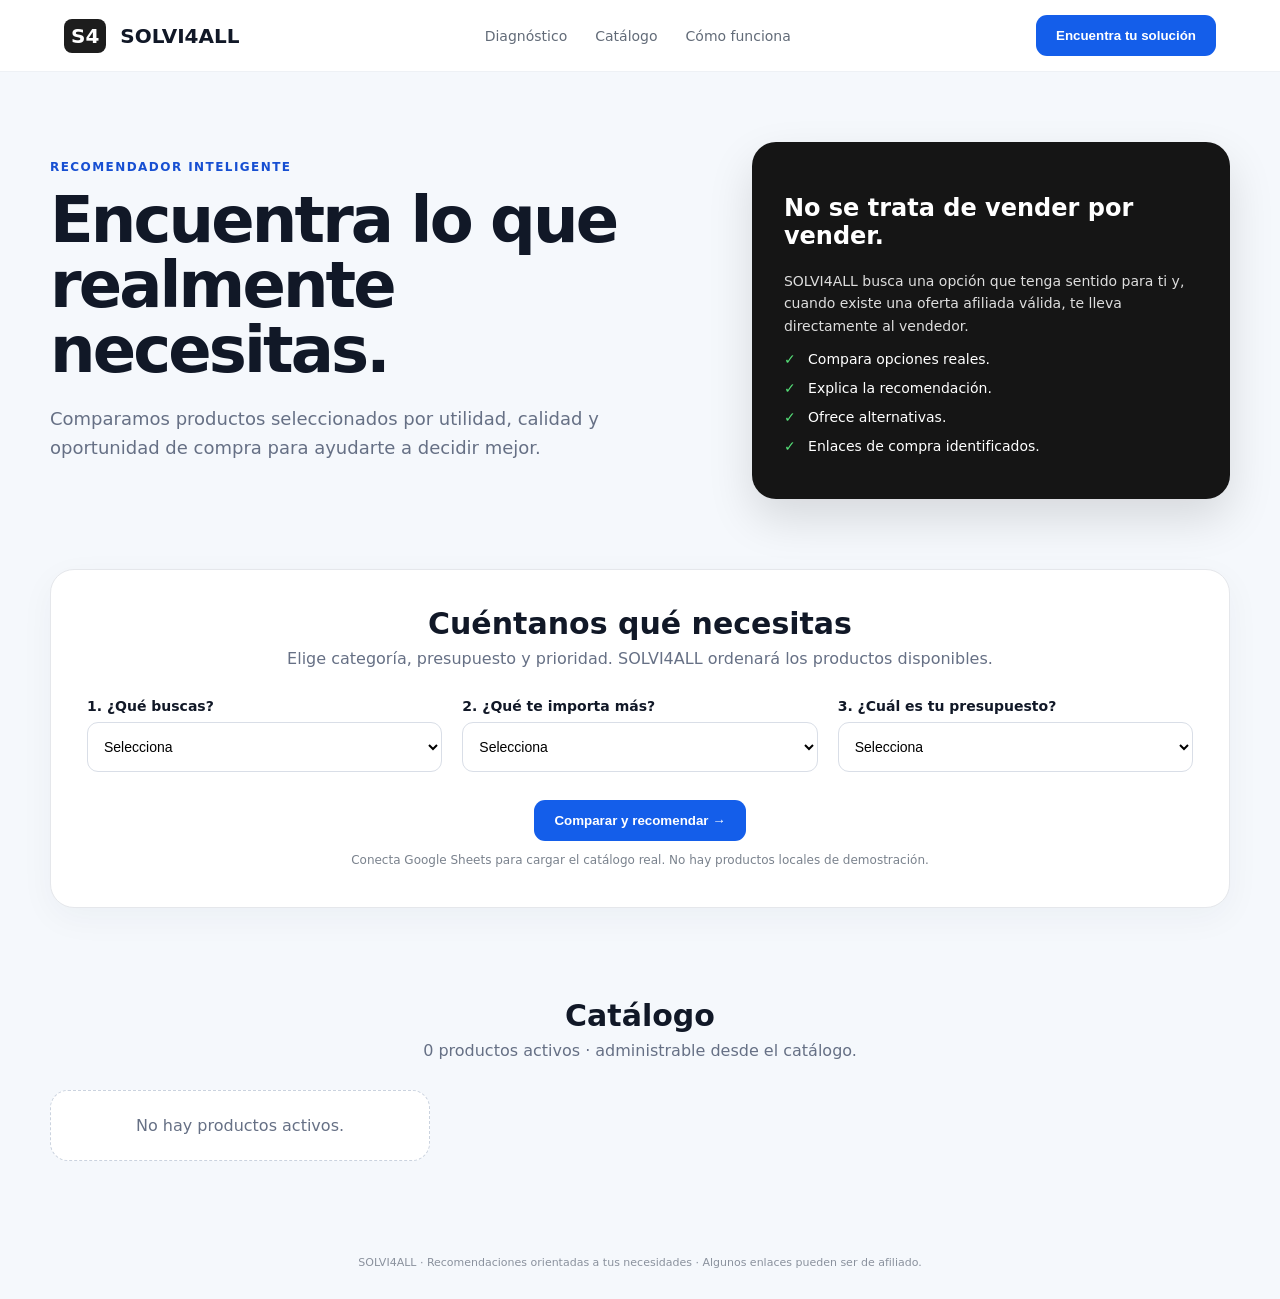
==== commit dec31d67: "Add files via upload" ====
--- a/index.html
+++ b/index.html
@@ -1,2480 +1,41 @@
-<!DOCTYPE html>
+<!doctype html>
 <html lang="es">
 <head>
-  <meta charset="UTF-8">
-  <meta name="viewport" content="width=device-width, initial-scale=1.0">
-  <meta name="description" content="Solvi4All - Recomendador inteligente de estaciones de energía portátiles.">
-  <meta name="theme-color" content="#0b0b0d">
-  <title>Solvi4All | Recomendador inteligente</title>
-
-  <style>
-    :root {
-      --black: #0b0b0d;
-      --black-soft: #151518;
-      --blue: #0969e8;
-      --blue-dark: #0757c7;
-      --blue-light: #eaf3ff;
-      --green: #22c55e;
-      --green-light: #e9f9ef;
-      --text: #151515;
-      --muted: #6d7077;
-      --border: #e2e4e8;
-      --surface: #ffffff;
-      --surface-soft: #f6f8fb;
-      --radius: 22px;
-      --shadow: 0 14px 45px rgba(0, 0, 0, 0.08);
-      --max-width: 1180px;
-    }
-
-    * {
-      box-sizing: border-box;
-      margin: 0;
-      padding: 0;
-    }
-
-    html {
-      scroll-behavior: smooth;
-    }
-
-    body {
-      min-height: 100vh;
-      background: var(--surface);
-      color: var(--text);
-      font-family: Inter, ui-sans-serif, system-ui, -apple-system, BlinkMacSystemFont, "Segoe UI", sans-serif;
-      line-height: 1.5;
-      overflow-x: hidden;
-    }
-
-    a {
-      color: inherit;
-      text-decoration: none;
-    }
-
-    button,
-    select {
-      font: inherit;
-    }
-
-    button {
-      cursor: pointer;
-    }
-
-    img {
-      display: block;
-      max-width: 100%;
-    }
-
-    .container {
-      width: min(var(--max-width), calc(100% - 40px));
-      margin-inline: auto;
-    }
-
-    .site-header {
-      position: sticky;
-      top: 0;
-      z-index: 100;
-      background: rgba(255, 255, 255, 0.94);
-      border-bottom: 1px solid rgba(226, 228, 232, 0.8);
-      backdrop-filter: blur(16px);
-    }
-
-    .nav {
-      min-height: 76px;
-      display: flex;
-      align-items: center;
-      justify-content: space-between;
-      gap: 24px;
-    }
-
-    .brand {
-      display: inline-flex;
-      align-items: center;
-      gap: 10px;
-      font-weight: 850;
-      letter-spacing: -0.03em;
-      font-size: 18px;
-    }
-
-    .brand-mark {
-      width: 31px;
-      height: 31px;
-      border-radius: 9px;
-      display: grid;
-      place-items: center;
-      background: var(--black);
-      color: white;
-      font-size: 14px;
-      font-weight: 900;
-    }
-
-    .nav-links {
-      display: flex;
-      align-items: center;
-      justify-content: center;
-      gap: 34px;
-      color: #565960;
-      font-size: 14px;
-      font-weight: 600;
-    }
-
-    .nav-links a {
-      transition: color 0.2s ease;
-    }
-
-    .nav-links a:hover {
-      color: var(--black);
-    }
-
-    .nav-cta {
-      border: 0;
-      border-radius: 12px;
-      padding: 12px 18px;
-      background: var(--black);
-      color: white;
-      font-size: 13px;
-      font-weight: 800;
-      transition: transform 0.2s ease, background 0.2s ease;
-    }
-
-    .nav-cta:hover {
-      background: #222228;
-      transform: translateY(-1px);
-    }
-
-    .hero {
-      padding: 92px 0 90px;
-      background:
-        radial-gradient(circle at 82% 20%, rgba(9, 105, 232, 0.07), transparent 34%),
-        linear-gradient(180deg, #ffffff 0%, #fbfcfe 100%);
-    }
-
-    .hero-grid {
-      display: grid;
-      grid-template-columns: 1.05fr 0.95fr;
-      align-items: center;
-      gap: 72px;
-    }
-
-    .eyebrow {
-      display: inline-flex;
-      align-items: center;
-      gap: 8px;
-      margin-bottom: 18px;
-      color: #315da4;
-      font-size: 12px;
-      font-weight: 850;
-      letter-spacing: 0.11em;
-      text-transform: uppercase;
-    }
-
-    .eyebrow::before {
-      content: "";
-      width: 22px;
-      height: 2px;
-      border-radius: 2px;
-      background: var(--blue);
-    }
-
-    .hero h1 {
-      max-width: 680px;
-      font-size: clamp(46px, 6vw, 78px);
-      line-height: 0.98;
-      letter-spacing: -0.055em;
-      margin-bottom: 26px;
-    }
-
-    .hero p {
-      max-width: 650px;
-      color: var(--muted);
-      font-size: 18px;
-      line-height: 1.7;
-    }
-
-    .hero-panel {
-      border-radius: 28px;
-      padding: 34px;
-      background: var(--black);
-      color: white;
-      box-shadow: 0 25px 70px rgba(0, 0, 0, 0.17);
-    }
-
-    .hero-panel h2 {
-      font-size: 25px;
-      line-height: 1.16;
-      letter-spacing: -0.035em;
-      margin-bottom: 18px;
-    }
-
-    .hero-panel p {
-      color: #c9c9ce;
-      font-size: 14px;
-      line-height: 1.65;
-      margin-bottom: 24px;
-    }
-
-    .hero-checks {
-      list-style: none;
-      display: grid;
-      gap: 13px;
-    }
-
-    .hero-checks li {
-      display: flex;
-      align-items: center;
-      gap: 11px;
-      color: #f2f2f3;
-      font-size: 14px;
-      font-weight: 650;
-    }
-
-    .hero-checks li::before {
-      content: "✓";
-      display: grid;
-      place-items: center;
-      width: 19px;
-      height: 19px;
-      flex: 0 0 19px;
-      border-radius: 50%;
-      background: var(--green);
-      color: #06130a;
-      font-size: 12px;
-      font-weight: 900;
-    }
-
-    .section {
-      padding: 90px 0;
-    }
-
-    .section-soft {
-      background: var(--surface-soft);
-    }
-
-    .section-heading {
-      text-align: center;
-      max-width: 760px;
-      margin: 0 auto 44px;
-    }
-
-    .section-heading h2 {
-      font-size: clamp(34px, 5vw, 52px);
-      line-height: 1.05;
-      letter-spacing: -0.045em;
-      margin-bottom: 14px;
-    }
-
-    .section-heading p {
-      color: var(--muted);
-      font-size: 16px;
-    }
-
-    .diagnostic-card {
-      max-width: 1050px;
-      margin: 0 auto;
-      padding: 38px;
-      border: 1px solid var(--border);
-      border-radius: 28px;
-      background: white;
-      box-shadow: var(--shadow);
-    }
-
-    .diagnostic-card-header {
-      text-align: center;
-      margin-bottom: 34px;
-    }
-
-    .diagnostic-card-header h3 {
-      font-size: 28px;
-      letter-spacing: -0.035em;
-      margin-bottom: 7px;
-    }
-
-    .diagnostic-card-header p {
-      color: var(--muted);
-      font-size: 14px;
-    }
-
-    .question-grid {
-      display: grid;
-      grid-template-columns: repeat(2, minmax(0, 1fr));
-      gap: 26px 30px;
-    }
-
-    .question {
-      display: grid;
-      gap: 9px;
-    }
-
-    .question label {
-      font-size: 14px;
-      font-weight: 800;
-    }
-
-    .question-help {
-      color: #858990;
-      font-size: 12px;
-    }
-
-    .select-wrap {
-      position: relative;
-    }
-
-    .select-wrap::after {
-      content: "⌄";
-      position: absolute;
-      right: 17px;
-      top: 50%;
-      transform: translateY(-52%);
-      color: #70747c;
-      pointer-events: none;
-      font-size: 18px;
-    }
-
-    .question select {
-      appearance: none;
-      width: 100%;
-      min-height: 54px;
-      padding: 0 46px 0 17px;
-      border: 1px solid #d9dce2;
-      border-radius: 12px;
-      background: white;
-      color: #3e4148;
-      outline: none;
-      transition: border 0.2s ease, box-shadow 0.2s ease;
-    }
-
-    .question select:focus {
-      border-color: var(--blue);
-      box-shadow: 0 0 0 4px rgba(9, 105, 232, 0.1);
-    }
-
-    .diagnostic-actions {
-      display: flex;
-      justify-content: center;
-      margin-top: 34px;
-    }
-
-    .primary-btn {
-      border: 0;
-      border-radius: 13px;
-      min-height: 54px;
-      padding: 0 30px;
-      background: var(--blue);
-      color: white;
-      font-weight: 850;
-      transition: background 0.2s ease, transform 0.2s ease;
-    }
-
-    .primary-btn:hover {
-      background: var(--blue-dark);
-      transform: translateY(-1px);
-    }
-
-    .primary-btn:disabled {
-      opacity: 0.5;
-      cursor: not-allowed;
-      transform: none;
-    }
-
-    .models-grid {
-      display: grid;
-      grid-template-columns: repeat(3, minmax(0, 1fr));
-      gap: 22px;
-    }
-
-    .model-card {
-      display: flex;
-      flex-direction: column;
-      min-height: 355px;
-      padding: 28px;
-      border: 1px solid var(--border);
-      border-radius: 24px;
-      background: white;
-      transition: transform 0.25s ease, box-shadow 0.25s ease;
-    }
-
-    .model-card:hover {
-      transform: translateY(-4px);
-      box-shadow: var(--shadow);
-    }
-
-    .model-card h3 {
-      font-size: 21px;
-      letter-spacing: -0.025em;
-      margin-bottom: 11px;
-    }
-
-    .model-card p {
-      color: var(--muted);
-      font-size: 13px;
-      line-height: 1.6;
-      flex: 1;
-    }
-
-    .spec-grid {
-      display: grid;
-      grid-template-columns: repeat(2, 1fr);
-      gap: 9px;
-      margin: 22px 0;
-    }
-
-    .spec {
-      padding: 13px;
-      border-radius: 11px;
-      background: #f2f4f7;
-    }
-
-    .spec span {
-      display: block;
-      color: #777b82;
-      font-size: 10px;
-      margin-bottom: 3px;
-    }
-
-    .spec strong {
-      font-size: 15px;
-    }
-
-    .secondary-btn {
-      min-height: 48px;
-      border: 1px solid #dfe2e7;
-      border-radius: 11px;
-      background: white;
-      color: #191a1e;
-      font-weight: 800;
-      transition: background 0.2s ease, border 0.2s ease;
-    }
-
-    .secondary-btn:hover {
-      background: #f5f7fa;
-      border-color: #cbd0d7;
-    }
-
-    .result-section {
-      display: none;
-      padding: 90px 0;
-      background:
-        linear-gradient(180deg, #eff6ff 0%, #ffffff 100%);
-    }
-
-    .result-section.is-visible {
-      display: block;
-      animation: reveal 0.45s ease both;
-    }
-
-    @keyframes reveal {
-      from {
-        opacity: 0;
-        transform: translateY(16px);
-      }
-      to {
-        opacity: 1;
-        transform: translateY(0);
-      }
-    }
-
-    .result-shell {
-      max-width: 950px;
-      margin: 0 auto;
-    }
-
-    .result-card {
-      overflow: hidden;
-      border-radius: 30px;
-      border: 1px solid #dce8f7;
-      background: white;
-      box-shadow: var(--shadow);
-    }
-
-    .result-top {
-      padding: 38px;
-      display: grid;
-      grid-template-columns: 1fr auto;
-      gap: 28px;
-      align-items: center;
-    }
-
-    .result-kicker {
-      color: #2e5da9;
-      font-size: 12px;
-      font-weight: 900;
-      letter-spacing: 0.13em;
-      text-transform: uppercase;
-      margin-bottom: 8px;
-    }
-
-    .result-top h2 {
-      font-size: clamp(36px, 5vw, 58px);
-      line-height: 0.98;
-      letter-spacing: -0.055em;
-      margin-bottom: 13px;
-    }
-
-    .result-summary {
-      color: var(--muted);
-      max-width: 610px;
-      font-size: 15px;
-    }
-
-    .compatibility {
-      width: 150px;
-      height: 150px;
-      display: grid;
-      place-items: center;
-      border-radius: 50%;
-      background: conic-gradient(var(--blue) 0deg 345.6deg, #e7ebf1 345.6deg 360deg);
-      position: relative;
-    }
-
-    .compatibility::after {
-      content: "";
-      position: absolute;
-      inset: 11px;
-      border-radius: 50%;
-      background: white;
-    }
-
-    .compatibility-inner {
-      position: relative;
-      z-index: 1;
-      text-align: center;
-    }
-
-    .compatibility-inner strong {
-      display: block;
-      font-size: 34px;
-      line-height: 1;
-      letter-spacing: -0.06em;
-    }
-
-    .compatibility-inner span {
-      display: block;
-      color: #7b7f87;
-      font-size: 9px;
-      font-weight: 900;
-      letter-spacing: 0.09em;
-      margin-top: 5px;
-    }
-
-    .result-body {
-      padding: 0 38px 38px;
-    }
-
-    .result-specs {
-      display: grid;
-      grid-template-columns: repeat(4, minmax(0, 1fr));
-      gap: 10px;
-      margin-bottom: 26px;
-    }
-
-    .result-spec {
-      min-height: 108px;
-      padding: 17px;
-      border-radius: 13px;
-      background: #f3f6fa;
-    }
-
-    .result-spec span {
-      display: block;
-      color: #767b83;
-      font-size: 11px;
-      margin-bottom: 7px;
-    }
-
-    .result-spec strong {
-      display: block;
-      font-size: 20px;
-      line-height: 1.2;
-    }
-
-    .why-box {
-      padding: 25px 28px;
-      border-left: 4px solid var(--blue);
-      border-radius: 3px 15px 15px 3px;
-      background: #eef6ff;
-    }
-
-    .why-box h3 {
-      font-size: 18px;
-      margin-bottom: 9px;
-    }
-
-    .why-box p {
-      color: #555a62;
-      font-size: 14px;
-      line-height: 1.7;
-    }
-
-    .score-panel {
-      margin-top: 28px;
-      padding-top: 4px;
-    }
-
-    .score-row {
-      display: grid;
-      grid-template-columns: 105px 1fr 52px;
-      gap: 13px;
-      align-items: center;
-      margin: 15px 0;
-    }
-
-    .score-label {
-      color: #575c64;
-      font-size: 13px;
-    }
-
-    .score-track {
-      height: 8px;
-      overflow: hidden;
-      border-radius: 99px;
-      background: #e7ebef;
-    }
-
-    .score-fill {
-      width: 0;
-      height: 100%;
-      border-radius: inherit;
-      background: var(--blue);
-      transition: width 0.75s ease;
-    }
-
-    .score-value {
-      text-align: right;
-      color: #62666e;
-      font-size: 12px;
-      font-weight: 800;
-    }
-
-    .result-actions {
-      display: flex;
-      flex-wrap: wrap;
-      gap: 12px;
-      margin-top: 30px;
-    }
-
-    .considered {
-      margin-top: 34px;
-    }
-
-    .considered h3 {
-      margin-bottom: 15px;
-      font-size: 13px;
-      letter-spacing: 0.15em;
-      text-transform: uppercase;
-      color: #777b83;
-    }
-
-    .considered-grid {
-      display: grid;
-      grid-template-columns: repeat(2, minmax(0, 1fr));
-      gap: 14px;
-    }
-
-    .considered-card {
-      padding: 20px;
-      border: 1px solid #e2e5ea;
-      border-radius: 16px;
-      background: white;
-    }
-
-    .considered-head {
-      display: flex;
-      align-items: flex-start;
-      justify-content: space-between;
-      gap: 15px;
-      margin-bottom: 12px;
-    }
-
-    .medal {
-      font-size: 18px;
-    }
-
-    .considered-percent {
-      color: #285fae;
-      font-size: 22px;
-      font-weight: 900;
-    }
-
-    .considered-card h4 {
-      font-size: 17px;
-      line-height: 1.2;
-      margin-bottom: 5px;
-    }
-
-    .considered-card p {
-      color: #737780;
-      font-size: 12px;
-    }
-
-    .how-grid {
-      display: grid;
-      grid-template-columns: repeat(3, minmax(0, 1fr));
-      gap: 20px;
-    }
-
-    .how-card {
-      padding: 30px;
-      border: 1px solid var(--border);
-      border-radius: 20px;
-      background: white;
-    }
-
-    .how-number {
-      display: grid;
-      place-items: center;
-      width: 40px;
-      height: 40px;
-      border-radius: 50%;
-      background: var(--black);
-      color: white;
-      font-weight: 900;
-      margin-bottom: 20px;
-    }
-
-    .how-card h3 {
-      margin-bottom: 8px;
-      font-size: 19px;
-    }
-
-    .how-card p {
-      color: var(--muted);
-      font-size: 14px;
-      line-height: 1.65;
-    }
-
-    .footer {
-      padding: 40px 0;
-      border-top: 1px solid var(--border);
-      background: white;
-    }
-
-    .footer-inner {
-      display: flex;
-      align-items: center;
-      justify-content: space-between;
-      gap: 20px;
-    }
-
-    .footer-copy {
-      color: #858990;
-      font-size: 12px;
-    }
-
-    .modal {
-      position: fixed;
-      inset: 0;
-      z-index: 200;
-      display: none;
-      place-items: center;
-      padding: 20px;
-      background: rgba(0, 0, 0, 0.6);
-      backdrop-filter: blur(6px);
-    }
-
-    .modal.is-open {
-      display: grid;
-    }
-
-    .modal-card {
-      width: min(620px, 100%);
-      max-height: min(760px, 90vh);
-      overflow: auto;
-      padding: 32px;
-      border-radius: 24px;
-      background: white;
-      box-shadow: 0 30px 90px rgba(0, 0, 0, 0.25);
-      animation: reveal 0.25s ease both;
-    }
-
-    .modal-header {
-      display: flex;
-      align-items: flex-start;
-      justify-content: space-between;
-      gap: 20px;
-      margin-bottom: 22px;
-    }
-
-    .modal-header h2 {
-      font-size: 29px;
-      letter-spacing: -0.04em;
-    }
-
-    .close-modal {
-      width: 38px;
-      height: 38px;
-      border: 1px solid var(--border);
-      border-radius: 50%;
-      background: white;
-      font-size: 19px;
-    }
-
-    .modal-content {
-      color: #5f646c;
-      font-size: 14px;
-      line-height: 1.7;
-    }
-
-    .modal-spec-list {
-      display: grid;
-      gap: 9px;
-      margin-top: 22px;
-    }
-
-    .modal-spec-row {
-      display: flex;
-      justify-content: space-between;
-      gap: 20px;
-      padding: 13px 0;
-      border-bottom: 1px solid var(--border);
-    }
-
-    .modal-spec-row strong {
-      color: var(--text);
-    }
-
-    .mobile-menu {
-      display: none;
-    }
-
-    .toast {
-      position: fixed;
-      right: 20px;
-      bottom: 20px;
-      z-index: 300;
-      max-width: 350px;
-      padding: 14px 18px;
-      border-radius: 12px;
-      background: var(--black);
-      color: white;
-      font-size: 13px;
-      font-weight: 650;
-      box-shadow: 0 15px 40px rgba(0, 0, 0, 0.2);
-      opacity: 0;
-      pointer-events: none;
-      transform: translateY(12px);
-      transition: opacity 0.25s ease, transform 0.25s ease;
-    }
-
-    .toast.show {
-      opacity: 1;
-      transform: translateY(0);
-    }
-
-    @media (max-width: 980px) {
-      .hero-grid {
-        grid-template-columns: 1fr;
-        gap: 40px;
-      }
-
-      .hero {
-        padding-top: 65px;
-      }
-
-      .models-grid {
-        grid-template-columns: 1fr;
-      }
-
-      .model-card {
-        min-height: auto;
-      }
-
-      .how-grid {
-        grid-template-columns: 1fr;
-      }
-    }
-
-    @media (max-width: 760px) {
-      .container {
-        width: min(var(--max-width), calc(100% - 28px));
-      }
-
-      .nav {
-        min-height: 66px;
-      }
-
-      .nav-links {
-        display: none;
-      }
-
-      .mobile-menu {
-        display: inline-flex;
-        width: 42px;
-        height: 42px;
-        align-items: center;
-        justify-content: center;
-        border: 1px solid var(--border);
-        border-radius: 11px;
-        background: white;
-      }
-
-      .nav-cta {
-        display: none;
-      }
-
-      .hero h1 {
-        font-size: clamp(42px, 13vw, 60px);
-      }
-
-      .hero p {
-        font-size: 16px;
-      }
-
-      .hero-panel {
-        padding: 27px;
-      }
-
-      .section {
-        padding: 65px 0;
-      }
-
-      .diagnostic-card {
-        padding: 24px 18px;
-      }
-
-      .question-grid {
-        grid-template-columns: 1fr;
-        gap: 21px;
-      }
-
-      .result-top {
-        grid-template-columns: 1fr;
-        padding: 28px 22px;
-      }
-
-      .compatibility {
-        width: 125px;
-        height: 125px;
-      }
-
-      .result-body {
-        padding: 0 22px 28px;
-      }
-
-      .result-specs {
-        grid-template-columns: repeat(2, minmax(0, 1fr));
-      }
-
-      .considered-grid {
-        grid-template-columns: 1fr;
-      }
-
-      .score-row {
-        grid-template-columns: 82px 1fr 48px;
-        gap: 9px;
-      }
-
-      .footer-inner {
-        flex-direction: column;
-        align-items: flex-start;
-      }
-    }
-
-    @media (max-width: 430px) {
-      .hero-panel h2 {
-        font-size: 22px;
-      }
-
-      .result-specs {
-        grid-template-columns: 1fr;
-      }
-
-      .result-actions {
-        flex-direction: column;
-      }
-
-      .result-actions button {
-        width: 100%;
-      }
-    }
-  </style>
+<meta charset="utf-8"><meta name="viewport" content="width=device-width,initial-scale=1">
+<meta name="description" content="SOLVI4ALL compara productos y recomienda opciones según tus necesidades, presupuesto y prioridades.">
+<title>SOLVI4ALL — Encuentra lo que realmente necesitas</title>
+<style>
+*{box-sizing:border-box}:root{--b:#145eea;--bd:#0d4dcc;--ink:#111827;--mut:#667085;--line:#e5e7eb;--bg:#f5f8fc}body{margin:0;font-family:Inter,system-ui,-apple-system,Segoe UI,sans-serif;color:var(--ink);background:var(--bg)}header{height:72px;background:#fff;border-bottom:1px solid #eef1f5;display:flex;align-items:center;justify-content:space-between;padding:0 clamp(18px,5vw,72px);position:sticky;top:0;z-index:5}.logo{font-weight:900;font-size:20px}.logo span{background:#1d1d1d;color:#fff;border-radius:8px;padding:5px 7px;margin-right:7px}nav{display:flex;gap:28px;font-size:14px;color:#626b78}nav a{color:inherit;text-decoration:none}.btn{border:0;border-radius:11px;background:var(--b);color:#fff;padding:13px 20px;font-weight:800;cursor:pointer}.container{width:min(1180px,calc(100% - 32px));margin:auto}.hero{padding:70px 0 45px;display:grid;grid-template-columns:1.15fr .85fr;gap:55px;align-items:center}.eyebrow{font-size:12px;font-weight:900;letter-spacing:.12em;text-transform:uppercase;color:#174fd2;margin-bottom:14px}h1{font-size:clamp(42px,5vw,64px);line-height:1.02;letter-spacing:-.045em;margin:0 0 20px}.hero p{font-size:18px;line-height:1.65;color:var(--mut)}.info{background:#151515;color:#fff;border-radius:24px;padding:32px;box-shadow:0 20px 45px #0b0b0b20}.info p{color:#ddd;line-height:1.6;font-size:14px}.check{margin:13px 0;font-size:14px}.check b{color:#55df78;margin-right:8px}.section{padding:25px 0 65px}.panel,.card,.recommend{background:#fff;border:1px solid var(--line);border-radius:24px;box-shadow:0 10px 35px #17233d0b}.panel{padding:36px}.panel h2,.models h2{text-align:center;font-size:30px;margin:0 0 8px}.sub{text-align:center;color:var(--mut);margin:0 0 30px}.grid{display:grid;grid-template-columns:repeat(3,1fr);gap:20px}.field label{display:block;font-weight:800;font-size:14px;margin-bottom:8px}.field small{display:block;color:#8a919c;margin-top:7px;font-size:11px}.field select{width:100%;height:50px;border:1px solid #d9dee7;border-radius:11px;padding:0 12px;background:#fff;font-size:14px}.actions{text-align:center}.actions .btn{margin-top:28px}.status{text-align:center;color:#7a828d;font-size:12px;min-height:18px;margin-top:12px}.result{display:none;margin-top:25px}.result.show{display:block}.recommend{padding:28px;display:grid;grid-template-columns:1fr 300px;gap:25px}.badge{display:inline-block;background:#edf4ff;color:var(--b);font-size:10px;font-weight:900;letter-spacing:.08em;border-radius:30px;padding:7px 10px;text-transform:uppercase}.product-title{font-size:32px;line-height:1.05;margin:12px 0 8px}.specs{color:#6b7280;font-weight:700;margin-bottom:18px}.reason{background:#f7f9fc;border:1px solid #edf0f5;border-radius:15px;padding:17px}.reason h4{margin:0 0 7px}.reason p{margin:0;color:#626b78;line-height:1.55;font-size:13px}.stats{display:grid;grid-template-columns:repeat(3,1fr);gap:9px;margin:18px 0}.stat{background:#f6f8fb;border-radius:12px;padding:12px}.stat span{display:block;font-size:10px;color:#747d8a}.stat b{font-size:15px}.scorebox{background:#f7f9fc;border:1px solid #edf0f5;border-radius:17px;padding:21px;height:max-content}.score{font-size:40px;font-weight:900}.score span{font-size:14px;color:#737b87}.line{height:8px;background:#e4e8ef;border-radius:20px;overflow:hidden;margin:12px 0 8px}.line i{display:block;height:100%;background:var(--b)}.note{font-size:11px;color:#747d89;line-height:1.5}.alt{display:flex;gap:8px;padding:10px 0;border-bottom:1px solid #e8ebef;font-size:12px}.alt:last-child{border:0}.alt strong{flex:1}.alt em{font-style:normal;font-weight:900;color:var(--b)}.cards{display:grid;grid-template-columns:repeat(3,1fr);gap:20px;margin-top:28px}.card{padding:22px;overflow:hidden}.card img{width:100%;height:155px;object-fit:contain;background:#f7f9fc;border-radius:13px;margin-bottom:15px}.card h3{margin:0 0 7px;font-size:18px}.card p{color:#68717e;font-size:13px;line-height:1.5;min-height:58px}.cardmeta{display:flex;justify-content:space-between;gap:8px;margin:14px 0;font-size:11px;color:#747c87}.card a{display:block;text-align:center;text-decoration:none;color:#fff;background:#111;border-radius:10px;padding:11px;font-weight:800;font-size:13px}.pending{background:#f2f4f7!important;color:#667085!important}.empty{text-align:center;padding:25px;border:1px dashed #cbd3df;border-radius:18px;color:#667085;background:#fff}footer{padding:30px 0;color:#8a919d;text-align:center;font-size:11px}@media(max-width:850px){nav{display:none}.hero{grid-template-columns:1fr;padding-top:45px}.grid,.cards{grid-template-columns:1fr}.recommend{grid-template-columns:1fr}.panel{padding:24px}}@media(max-width:520px){.container{width:calc(100% - 24px)}h1{font-size:41px}.stats{grid-template-columns:1fr 1fr}}
+</style>
 </head>
-
 <body>
-
-  <header class="site-header">
-    <div class="container nav">
-      <a href="#inicio" class="brand" aria-label="Solvi4All inicio">
-        <span class="brand-mark">S4</span>
-        <span>Solvi4All</span>
-      </a>
-
-      <nav class="nav-links" aria-label="Navegación principal">
-        <a href="#diagnostico">Diagnóstico</a>
-        <a href="#modelos">Modelos</a>
-        <a href="#como-funciona">Cómo funciona</a>
-      </nav>
-
-      <a class="nav-cta" href="#diagnostico">
-        Encuentra tu solución
-      </a>
-
-      <button
-        class="mobile-menu"
-        type="button"
-        aria-label="Abrir navegación"
-        id="mobileMenuButton"
-      >
-        ☰
-      </button>
-    </div>
-  </header>
-
-  <main>
-
-    <section class="hero" id="inicio">
-      <div class="container hero-grid">
-
-        <div class="hero-copy">
-          <div class="eyebrow">
-            Recomendador inteligente
-          </div>
-
-          <h1>
-            ¿Qué estación de energía necesitas?
-          </h1>
-
-          <p>
-            Responde cuatro preguntas y Solvi4All analizará tu necesidad,
-            la potencia, la autonomía y el presupuesto para darte una
-            recomendación equilibrada.
-          </p>
-        </div>
-
-        <aside class="hero-panel">
-          <h2>
-            No se trata solo de escoger la más potente.
-          </h2>
-
-          <p>
-            Una buena recomendación debe considerar qué vas a conectar,
-            cuánto tiempo necesitas energía y cuánto quieres invertir.
-          </p>
-
-          <ul class="hero-checks">
-            <li>Evalúa la potencia necesaria.</li>
-            <li>Considera autonomía y capacidad.</li>
-            <li>Respeta tu presupuesto.</li>
-            <li>Explica por qué recomienda esa opción.</li>
-          </ul>
-        </aside>
-
-      </div>
-    </section>
-
-    <section class="section" id="diagnostico">
-      <div class="container">
-
-        <div class="section-heading">
-          <h2>Cuéntanos qué necesitas</h2>
-          <p>
-            No hay respuestas correctas o incorrectas.
-          </p>
-        </div>
-
-        <div class="diagnostic-card">
-
-          <div class="diagnostic-card-header">
-            <h3>Cuéntanos qué necesitas</h3>
-            <p>
-              Responde las cuatro preguntas para obtener una recomendación.
-            </p>
-          </div>
-
-          <form id="diagnosticForm">
-
-            <div class="question-grid">
-
-              <div class="question">
-                <label for="use">
-                  1. ¿Para qué la vas a utilizar?
-                </label>
-
-                <div class="select-wrap">
-                  <select id="use" name="use" required>
-                    <option value="">Selecciona una opción</option>
-                    <option value="home">Electrodomésticos del hogar</option>
-                    <option value="electronics">Electrónica y dispositivos</option>
-                    <option value="travel">Viajes y camping</option>
-                    <option value="work">Trabajo y herramientas</option>
-                    <option value="emergency">Respaldo de emergencia</option>
-                  </select>
-                </div>
-
-                <span class="question-help">
-                  Piensa principalmente en el uso más frecuente.
-                </span>
-              </div>
-
-              <div class="question">
-                <label for="power">
-                  2. ¿Qué nivel de potencia necesitas?
-                </label>
-
-                <div class="select-wrap">
-                  <select id="power" name="power" required>
-                    <option value="">Selecciona una opción</option>
-                    <option value="low">Hasta 300 W</option>
-                    <option value="medium">300 a 600 W</option>
-                    <option value="high">Más de 600 W</option>
-                  </select>
-                </div>
-
-                <span class="question-help">
-                  Si no estás seguro, elige "media".
-                </span>
-              </div>
-
-              <div class="question">
-                <label for="autonomy">
-                  3. ¿Cuánta autonomía quieres?
-                </label>
-
-                <div class="select-wrap">
-                  <select id="autonomy" name="autonomy" required>
-                    <option value="">Selecciona una opción</option>
-                    <option value="short">1 a 3 horas</option>
-                    <option value="medium">3 a 6 horas</option>
-                    <option value="long">Más de 6 horas</option>
-                  </select>
-                </div>
-
-                <span class="question-help">
-                  Mayor capacidad normalmente significa mayor tamaño y precio.
-                </span>
-              </div>
-
-              <div class="question">
-                <label for="budget">
-                  4. ¿Cuál es tu presupuesto?
-                </label>
-
-                <div class="select-wrap">
-                  <select id="budget" name="budget" required>
-                    <option value="">Selecciona una opción</option>
-                    <option value="low">Menos de US$600</option>
-                    <option value="medium">US$600 a US$900</option>
-                    <option value="high">Más de US$900</option>
-                  </select>
-                </div>
-
-                <span class="question-help">
-                  Buscamos el mejor equilibrio, no simplemente el producto más caro.
-                </span>
-              </div>
-
-            </div>
-
-            <div class="diagnostic-actions">
-              <button class="primary-btn" type="submit">
-                Ver mi recomendación →
-              </button>
-            </div>
-
-          </form>
-        </div>
-      </div>
-    </section>
-
-    <section class="result-section" id="resultado">
-      <div class="container result-shell">
-
-        <div class="section-heading">
-          <h2>Tu recomendación</h2>
-          <p>
-            Analizamos tus cuatro respuestas para encontrar la opción más equilibrada.
-          </p>
-        </div>
-
-        <article class="result-card">
-
-          <div class="result-top">
-
-            <div>
-              <div class="result-kicker">
-                Tu mejor opción
-              </div>
-
-              <h2 id="resultProductName">
-                BLUETTI EB3A
-              </h2>
-
-              <p class="result-summary" id="resultSummary">
-                Una estación compacta y económica, especialmente interesante
-                para dispositivos pequeños y necesidades de respaldo moderadas.
-              </p>
-            </div>
-
-            <div class="compatibility" aria-label="Compatibilidad">
-              <div class="compatibility-inner">
-                <strong id="resultPercent">96%</strong>
-                <span>COMPATIBILIDAD</span>
-              </div>
-            </div>
-
-          </div>
-
-          <div class="result-body">
-
-            <div class="result-specs">
-
-              <div class="result-spec">
-                <span>Capacidad</span>
-                <strong id="resultCapacity">268 Wh</strong>
-              </div>
-
-              <div class="result-spec">
-                <span>Potencia</span>
-                <strong id="resultPower">600 W</strong>
-              </div>
-
-              <div class="result-spec">
-                <span>Uso</span>
-                <strong id="resultUse">uso en el hogar</strong>
-              </div>
-
-              <div class="result-spec">
-                <span>Autonomía</span>
-                <strong id="resultAutonomy">1 a 3 horas</strong>
-              </div>
-
-            </div>
-
-            <div class="why-box">
-              <h3>¿Por qué esta opción?</h3>
-
-              <p id="resultReason">
-                La recomendamos porque encaja muy bien con la potencia que
-                indicaste, responde bien a la autonomía que buscas, mantiene
-                una buena relación con tu presupuesto, y coincide especialmente
-                bien con el uso que seleccionaste.
-              </p>
-            </div>
-
-            <div class="score-panel">
-
-              <div class="score-row">
-                <span class="score-label">Uso</span>
-                <div class="score-track">
-                  <div class="score-fill" id="scoreUse"></div>
-                </div>
-                <span class="score-value" id="scoreUseText">40/40</span>
-              </div>
-
-              <div class="score-row">
-                <span class="score-label">Potencia</span>
-                <div class="score-track">
-                  <div class="score-fill" id="scorePower"></div>
-                </div>
-                <span class="score-value" id="scorePowerText">30/30</span>
-              </div>
-
-              <div class="score-row">
-                <span class="score-label">Autonomía</span>
-                <div class="score-track">
-                  <div class="score-fill" id="scoreAutonomy"></div>
-                </div>
-                <span class="score-value" id="scoreAutonomyText">25/30</span>
-              </div>
-
-              <div class="score-row">
-                <span class="score-label">Presupuesto</span>
-                <div class="score-track">
-                  <div class="score-fill" id="scoreBudget"></div>
-                </div>
-                <span class="score-value" id="scoreBudgetText">25/30</span>
-              </div>
-
-            </div>
-
-            <div class="result-actions">
-              <button class="primary-btn" type="button" id="resultProductButton">
-                Ver producto →
-              </button>
-
-              <button class="secondary-btn" type="button" id="changeAnswersButton">
-                Cambiar mis respuestas
-              </button>
-            </div>
-
-            <div class="considered">
-
-              <h3>También consideramos</h3>
-
-              <div class="considered-grid">
-
-                <article class="considered-card">
-                  <div class="considered-head">
-                    <span class="medal">🥈</span>
-                    <span class="considered-percent" id="secondPercent">82%</span>
-                  </div>
-
-                  <h4 id="secondProductName">
-                    EcoFlow RIVER 2
-                  </h4>
-
-                  <p id="secondProductSpecs">
-                    256 Wh · 300 W
-                  </p>
-                </article>
-
-                <article class="considered-card">
-                  <div class="considered-head">
-                    <span class="medal">🥉</span>
-                    <span class="considered-percent" id="thirdPercent">59%</span>
-                  </div>
-
-                  <h4 id="thirdProductName">
-                    ALLPOWERS R600
-                  </h4>
-
-                  <p id="thirdProductSpecs">
-                    299 Wh · 600 W
-                  </p>
-                </article>
-
-              </div>
-
-            </div>
-
-          </div>
-        </article>
-
-      </div>
-    </section>
-
-    <section class="section section-soft" id="modelos">
-      <div class="container">
-
-        <div class="section-heading">
-          <h2>Modelos analizados</h2>
-          <p>
-            La recomendación actual parte de estos tres modelos.
-          </p>
-        </div>
-
-        <div class="models-grid">
-
-          <article class="model-card">
-
-            <h3>BLUETTI EB3A</h3>
-
-            <p>
-              Una estación compacta y económica, especialmente interesante
-              para dispositivos pequeños y necesidades de respaldo moderadas.
-            </p>
-
-            <div class="spec-grid">
-
-              <div class="spec">
-                <span>Capacidad</span>
-                <strong>268 Wh</strong>
-              </div>
-
-              <div class="spec">
-                <span>Potencia</span>
-                <strong>600 W</strong>
-              </div>
-
-            </div>
-
-            <button
-              class="secondary-btn product-detail"
-              type="button"
-              data-product="bluetti"
-            >
-              Ver producto →
-            </button>
-
-          </article>
-
-          <article class="model-card">
-
-            <h3>EcoFlow RIVER 2</h3>
-
-            <p>
-              Una alternativa equilibrada por tamaño, capacidad y facilidad
-              de uso. Buena opción para uso básico, viajes y equipos pequeños.
-            </p>
-
-            <div class="spec-grid">
-
-              <div class="spec">
-                <span>Capacidad</span>
-                <strong>256 Wh</strong>
-              </div>
-
-              <div class="spec">
-                <span>Potencia</span>
-                <strong>300 W</strong>
-              </div>
-
-            </div>
-
-            <button
-              class="secondary-btn product-detail"
-              type="button"
-              data-product="ecoflow"
-            >
-              Ver producto →
-            </button>
-
-          </article>
-
-          <article class="model-card">
-
-            <h3>ALLPOWERS R600</h3>
-
-            <p>
-              Ofrece mayor potencia de salida y una capacidad ligeramente
-              superior, por lo que resulta atractiva cuando se necesita
-              más margen y versatilidad.
-            </p>
-
-            <div class="spec-grid">
-
-              <div class="spec">
-                <span>Capacidad</span>
-                <strong>299 Wh</strong>
-              </div>
-
-              <div class="spec">
-                <span>Potencia</span>
-                <strong>600 W</strong>
-              </div>
-
-            </div>
-
-            <button
-              class="secondary-btn product-detail"
-              type="button"
-              data-product="allpowers"
-            >
-              Ver producto →
-            </button>
-
-          </article>
-
-        </div>
-      </div>
-    </section>
-
-    <section class="section" id="como-funciona">
-      <div class="container">
-
-        <div class="section-heading">
-          <h2>Cómo funciona</h2>
-          <p>
-            La idea es recomendar de forma sencilla, transparente y útil.
-          </p>
-        </div>
-
-        <div class="how-grid">
-
-          <article class="how-card">
-            <div class="how-number">1</div>
-            <h3>Cuéntanos tu necesidad</h3>
-            <p>
-              Selecciona el uso principal, la potencia, la autonomía y el
-              presupuesto que tienes disponible.
-            </p>
-          </article>
-
-          <article class="how-card">
-            <div class="how-number">2</div>
-            <h3>Comparamos opciones</h3>
-            <p>
-              El sistema compara tus respuestas contra las características
-              de los modelos incluidos en el catálogo.
-            </p>
-          </article>
-
-          <article class="how-card">
-            <div class="how-number">3</div>
-            <h3>Te explicamos la recomendación</h3>
-            <p>
-              No solo mostramos un nombre: indicamos compatibilidad,
-              características y los factores que llevaron a la elección.
-            </p>
-          </article>
-
-        </div>
-      </div>
-    </section>
-
-  </main>
-
-  <footer class="footer">
-    <div class="container footer-inner">
-      <a href="#inicio" class="brand">
-        <span class="brand-mark">S4</span>
-        <span>Solvi4All</span>
-      </a>
-
-      <p class="footer-copy">
-        © <span id="currentYear"></span> Solvi4All. Recomendador inteligente.
-      </p>
-    </div>
-  </footer>
-
-  <div class="modal" id="productModal" aria-hidden="true">
-
-    <div class="modal-card" role="dialog" aria-modal="true" aria-labelledby="modalTitle">
-
-      <div class="modal-header">
-        <h2 id="modalTitle">Producto</h2>
-
-        <button
-          class="close-modal"
-          type="button"
-          id="closeModal"
-          aria-label="Cerrar"
-        >
-          ×
-        </button>
-      </div>
-
-      <div class="modal-content">
-
-        <p id="modalDescription">
-          Información del producto.
-        </p>
-
-        <div class="modal-spec-list">
-
-          <div class="modal-spec-row">
-            <span>Capacidad</span>
-            <strong id="modalCapacity">—</strong>
-          </div>
-
-          <div class="modal-spec-row">
-            <span>Potencia</span>
-            <strong id="modalPower">—</strong>
-          </div>
-
-          <div class="modal-spec-row">
-            <span>Uso recomendado</span>
-            <strong id="modalUse">—</strong>
-          </div>
-
-          <div class="modal-spec-row">
-            <span>Perfil</span>
-            <strong id="modalProfile">—</strong>
-          </div>
-
-        </div>
-
-      </div>
-
-    </div>
-  </div>
-
-  <div class="toast" id="toast">
-    Selecciona las cuatro respuestas para continuar.
-  </div>
-
-  <script>
-    "use strict";
-
-    /*
-     * ==============================================================
-     * SOLVI4ALL - MOTOR DE RECOMENDACIÓN
-     * ==============================================================
-     *
-     * Este bloque contiene:
-     * 1. Catálogo de productos.
-     * 2. Opciones del diagnóstico.
-     * 3. Reglas de compatibilidad.
-     * 4. Cálculo de puntuaciones.
-     * 5. Render de la recomendación.
-     * 6. Modal de producto.
-     * 7. Navegación y comportamiento de la interfaz.
-     *
-     * Para agregar más productos, modifica únicamente el objeto
-     * PRODUCTS y, si es necesario, sus reglas de puntuación.
-     */
-
-    const PRODUCTS = {
-      bluetti: {
-        id: "bluetti",
-        name: "BLUETTI EB3A",
-        capacity: 268,
-        capacityText: "268 Wh",
-        power: 600,
-        powerText: "600 W",
-        description:
-          "Una estación compacta y económica, especialmente interesante para dispositivos pequeños y necesidades de respaldo moderadas.",
-        profile:
-          "Compacta y económica",
-        recommendedUse:
-          "Dispositivos pequeños y respaldo moderado",
-        scores: {
-          home: 40,
-          electronics: 40,
-          travel: 36,
-          work: 30,
-          emergency: 38
-        }
-      },
-
-      ecoflow: {
-        id: "ecoflow",
-        name: "EcoFlow RIVER 2",
-        capacity: 256,
-        capacityText: "256 Wh",
-        power: 300,
-        powerText: "300 W",
-        description:
-          "Una alternativa equilibrada por tamaño, capacidad y facilidad de uso. Buena opción para uso básico, viajes y equipos pequeños.",
-        profile:
-          "Equilibrada y fácil de usar",
-        recommendedUse:
-          "Uso básico, viajes y equipos pequeños",
-        scores: {
-          home: 34,
-          electronics: 38,
-          travel: 40,
-          work: 24,
-          emergency: 34
-        }
-      },
-
-      allpowers: {
-        id: "allpowers",
-        name: "ALLPOWERS R600",
-        capacity: 299,
-        capacityText: "299 Wh",
-        power: 600,
-        powerText: "600 W",
-        description:
-          "Ofrece mayor potencia de salida y una capacidad ligeramente superior, por lo que resulta atractiva cuando se necesita más margen y versatilidad.",
-        profile:
-          "Mayor margen y versatilidad",
-        recommendedUse:
-          "Mayor potencia y equipos variados",
-        scores: {
-          home: 34,
-          electronics: 35,
-          travel: 31,
-          work: 40,
-          emergency: 36
-        }
-      }
-    };
-
-    const USE_LABELS = {
-      home: "uso en el hogar",
-      electronics: "electrónica y dispositivos",
-      travel: "viajes y camping",
-      work: "trabajo y herramientas",
-      emergency: "respaldo de emergencia"
-    };
-
-    const POWER_VALUES = {
-      low: 300,
-      medium: 600,
-      high: 1000
-    };
-
-    const AUTONOMY_VALUES = {
-      short: 3,
-      medium: 6,
-      long: 10
-    };
-
-    const BUDGET_VALUES = {
-      low: 600,
-      medium: 900,
-      high: 1500
-    };
-
-    const POWER_LABELS = {
-      low: "Hasta 300 W",
-      medium: "300 a 600 W",
-      high: "Más de 600 W"
-    };
-
-    const AUTONOMY_LABELS = {
-      short: "1 a 3 horas",
-      medium: "3 a 6 horas",
-      long: "Más de 6 horas"
-    };
-
-    const BUDGET_LABELS = {
-      low: "Menos de US$600",
-      medium: "US$600 a US$900",
-      high: "Más de US$900"
-    };
-
-    const form = document.getElementById("diagnosticForm");
-    const resultSection = document.getElementById("resultado");
-
-    const resultProductName =
-      document.getElementById("resultProductName");
-
-    const resultSummary =
-      document.getElementById("resultSummary");
-
-    const resultPercent =
-      document.getElementById("resultPercent");
-
-    const resultCapacity =
-      document.getElementById("resultCapacity");
-
-    const resultPower =
-      document.getElementById("resultPower");
-
-    const resultUse =
-      document.getElementById("resultUse");
-
-    const resultAutonomy =
-      document.getElementById("resultAutonomy");
-
-    const resultReason =
-      document.getElementById("resultReason");
-
-    const resultProductButton =
-      document.getElementById("resultProductButton");
-
-    const changeAnswersButton =
-      document.getElementById("changeAnswersButton");
-
-    const secondProductName =
-      document.getElementById("secondProductName");
-
-    const secondProductSpecs =
-      document.getElementById("secondProductSpecs");
-
-    const secondPercent =
-      document.getElementById("secondPercent");
-
-    const thirdProductName =
-      document.getElementById("thirdProductName");
-
-    const thirdProductSpecs =
-      document.getElementById("thirdProductSpecs");
-
-    const thirdPercent =
-      document.getElementById("thirdPercent");
-
-    const scoreUse =
-      document.getElementById("scoreUse");
-
-    const scorePower =
-      document.getElementById("scorePower");
-
-    const scoreAutonomy =
-      document.getElementById("scoreAutonomy");
-
-    const scoreBudget =
-      document.getElementById("scoreBudget");
-
-    const scoreUseText =
-      document.getElementById("scoreUseText");
-
-    const scorePowerText =
-      document.getElementById("scorePowerText");
-
-    const scoreAutonomyText =
-      document.getElementById("scoreAutonomyText");
-
-    const scoreBudgetText =
-      document.getElementById("scoreBudgetText");
-
-    const productModal =
-      document.getElementById("productModal");
-
-    const closeModal =
-      document.getElementById("closeModal");
-
-    const modalTitle =
-      document.getElementById("modalTitle");
-
-    const modalDescription =
-      document.getElementById("modalDescription");
-
-    const modalCapacity =
-      document.getElementById("modalCapacity");
-
-    const modalPower =
-      document.getElementById("modalPower");
-
-    const modalUse =
-      document.getElementById("modalUse");
-
-    const modalProfile =
-      document.getElementById("modalProfile");
-
-    const toast =
-      document.getElementById("toast");
-
-    let lastRecommendation = null;
-
-    function showToast(message) {
-      toast.textContent = message;
-      toast.classList.add("show");
-
-      window.clearTimeout(showToast.timer);
-
-      showToast.timer = window.setTimeout(() => {
-        toast.classList.remove("show");
-      }, 2800);
-    }
-
-    function getFormValues() {
-      return {
-        use: document.getElementById("use").value,
-        power: document.getElementById("power").value,
-        autonomy: document.getElementById("autonomy").value,
-        budget: document.getElementById("budget").value
-      };
-    }
-
-    function isComplete(values) {
-      return Boolean(
-        values.use &&
-        values.power &&
-        values.autonomy &&
-        values.budget
-      );
-    }
-
-    function scoreUse(product, answers) {
-      return product.scores[answers.use] || 20;
-    }
-
-    function scorePower(product, answers) {
-      const requested = POWER_VALUES[answers.power];
-
-      if (requested <= product.power) {
-        if (answers.power === "low") {
-          return 30;
-        }
-
-        if (answers.power === "medium") {
-          return product.power >= 600 ? 30 : 25;
-        }
-
-        return product.power >= 1000 ? 30 : 17;
-      }
-
-      return 12;
-    }
-
-    function scoreAutonomy(product, answers) {
-      const requestedHours =
-        AUTONOMY_VALUES[answers.autonomy];
-
-      const estimatedHours =
-        product.capacity / 100;
-
-      if (requestedHours <= 3) {
-        return 30;
-      }
-
-      if (requestedHours <= 6) {
-        return estimatedHours >= 2.5 ? 28 : 22;
-      }
-
-      return estimatedHours >= 5 ? 30 : 18;
-    }
-
-    function scoreBudget(product, answers) {
-      const budget =
-        BUDGET_VALUES[answers.budget];
-
-      /*
-       * El catálogo de ejemplo no contiene precios.
-       * Por eso esta puntuación representa adecuación relativa
-       * del nivel de producto al presupuesto seleccionado.
-       */
-      if (answers.budget === "low") {
-        if (product.id === "bluetti") {
-          return 30;
-        }
-
-        if (product.id === "ecoflow") {
-          return 27;
-        }
-
-        return 20;
-      }
-
-      if (answers.budget === "medium") {
-        return 30;
-      }
-
-      if (budget >= 900) {
-        return 30;
-      }
-
-      return 25;
-    }
-
-    function calculateProductScore(product, answers) {
-      const use =
-        scoreUse(product, answers);
-
-      const power =
-        scorePower(product, answers);
-
-      const autonomy =
-        scoreAutonomy(product, answers);
-
-      const budget =
-        scoreBudget(product, answers);
-
-      /*
-       * Pesos:
-       * Uso = 40
-       * Potencia = 30
-       * Autonomía = 30
-       *
-       * La interfaz muestra cada dimensión por separado.
-       */
-      const total =
-        use +
-        power +
-        autonomy +
-        budget;
-
-      return {
-        product,
-        use,
-        power,
-        autonomy,
-        budget,
-        total
-      };
-    }
-
-    function getRecommendations(answers) {
-      const scored =
-        Object.values(PRODUCTS)
-          .map(product =>
-            calculateProductScore(product, answers)
-          )
-          .sort((a, b) =>
-            b.total - a.total
-          );
-
-      return scored;
-    }
-
-    function calculateCompatibility(scored) {
-      const maxPossible = 130;
-
-      const raw =
-        Math.round(
-          (scored.total / maxPossible) * 100
-        );
-
-      return Math.max(
-        1,
-        Math.min(99, raw)
-      );
-    }
-
-    function getReason(scored, answers) {
-      const product =
-        scored.product;
-
-      const useText =
-        USE_LABELS[answers.use];
-
-      const powerText =
-        POWER_LABELS[answers.power];
-
-      const autonomyText =
-        AUTONOMY_LABELS[answers.autonomy];
-
-      const budgetText =
-        BUDGET_LABELS[answers.budget];
-
-      return (
-        "La recomendamos porque encaja muy bien con " +
-        "la potencia que indicaste, responde bien a la " +
-        "autonomía que buscas, mantiene una buena relación " +
-        "con tu presupuesto, y coincide especialmente bien " +
-        "con el uso que seleccionaste. " +
-        "Buscabas " +
-        powerText.toLowerCase() +
-        ", " +
-        autonomyText.toLowerCase() +
-        " y " +
-        budgetText.toLowerCase() +
-        " para " +
-        useText +
-        "."
-      );
-    }
-
-    function setScoreBar(element, value, max) {
-      const percentage =
-        Math.max(
-          0,
-          Math.min(
-            100,
-            (value / max) * 100
-          )
-        );
-
-      element.style.width =
-        percentage + "%";
-    }
-
-    function renderRecommendation(
-      scored,
-      answers
-    ) {
-      const recommendation =
-        scored[0];
-
-      const second =
-        scored[1];
-
-      const third =
-        scored[2];
-
-      const product =
-        recommendation.product;
-
-      const compatibility =
-        calculateCompatibility(
-          recommendation
-        );
-
-      lastRecommendation = {
-        recommendation,
-        second,
-        third,
-        answers,
-        compatibility
-      };
-
-      resultProductName.textContent =
-        product.name;
-
-      resultSummary.textContent =
-        product.description;
-
-      resultPercent.textContent =
-        compatibility + "%";
-
-      resultCapacity.textContent =
-        product.capacityText;
-
-      resultPower.textContent =
-        product.powerText;
-
-      resultUse.textContent =
-        USE_LABELS[answers.use];
-
-      resultAutonomy.textContent =
-        AUTONOMY_LABELS[answers.autonomy];
-
-      resultReason.textContent =
-        getReason(
-          recommendation,
-          answers
-        );
-
-      scoreUseText.textContent =
-        recommendation.use + "/40";
-
-      scorePowerText.textContent =
-        recommendation.power + "/30";
-
-      scoreAutonomyText.textContent =
-        recommendation.autonomy + "/30";
-
-      scoreBudgetText.textContent =
-        recommendation.budget + "/30";
-
-      setScoreBar(
-        scoreUse,
-        recommendation.use,
-        40
-      );
-
-      setScoreBar(
-        scorePower,
-        recommendation.power,
-        30
-      );
-
-      setScoreBar(
-        scoreAutonomy,
-        recommendation.autonomy,
-        30
-      );
-
-      setScoreBar(
-        scoreBudget,
-        recommendation.budget,
-        30
-      );
-
-      secondProductName.textContent =
-        second.product.name;
-
-      secondProductSpecs.textContent =
-        second.product.capacityText +
-        " · " +
-        second.product.powerText;
-
-      secondPercent.textContent =
-        calculateCompatibility(
-          second
-        ) + "%";
-
-      thirdProductName.textContent =
-        third.product.name;
-
-      thirdProductSpecs.textContent =
-        third.product.capacityText +
-        " · " +
-        third.product.powerText;
-
-      thirdPercent.textContent =
-        calculateCompatibility(
-          third
-        ) + "%";
-
-      resultSection.classList.add(
-        "is-visible"
-      );
-
-      window.setTimeout(() => {
-        resultSection.scrollIntoView({
-          behavior: "smooth",
-          block: "start"
-        });
-      }, 50);
-    }
-
-    function validateAndRecommend() {
-      const answers =
-        getFormValues();
-
-      if (!isComplete(answers)) {
-        showToast(
-          "Selecciona las cuatro respuestas para continuar."
-        );
-
-        return;
-      }
-
-      const recommendations =
-        getRecommendations(
-          answers
-        );
-
-      renderRecommendation(
-        recommendations,
-        answers
-      );
-    }
-
-    form.addEventListener(
-      "submit",
-      function(event) {
-        event.preventDefault();
-        validateAndRecommend();
-      }
-    );
-
-    changeAnswersButton.addEventListener(
-      "click",
-      function() {
-        document
-          .getElementById("diagnostico")
-          .scrollIntoView({
-            behavior: "smooth",
-            block: "start"
-          });
-      }
-    );
-
-    function openProductModal(productId) {
-      const product =
-        PRODUCTS[productId];
-
-      if (!product) {
-        return;
-      }
-
-      modalTitle.textContent =
-        product.name;
-
-      modalDescription.textContent =
-        product.description;
-
-      modalCapacity.textContent =
-        product.capacityText;
-
-      modalPower.textContent =
-        product.powerText;
-
-      modalUse.textContent =
-        product.recommendedUse;
-
-      modalProfile.textContent =
-        product.profile;
-
-      productModal.classList.add(
-        "is-open"
-      );
-
-      productModal.setAttribute(
-        "aria-hidden",
-        "false"
-      );
-
-      document.body.style.overflow =
-        "hidden";
-    }
-
-    function closeProductModal() {
-      productModal.classList.remove(
-        "is-open"
-      );
-
-      productModal.setAttribute(
-        "aria-hidden",
-        "true"
-      );
-
-      document.body.style.overflow =
-        "";
-    }
-
-    document
-      .querySelectorAll(".product-detail")
-      .forEach(button => {
-        button.addEventListener(
-          "click",
-          function() {
-            openProductModal(
-              button.dataset.product
-            );
-          }
-        );
-      });
-
-    resultProductButton.addEventListener(
-      "click",
-      function() {
-        if (
-          lastRecommendation &&
-          lastRecommendation.recommendation
-        ) {
-          openProductModal(
-            lastRecommendation
-              .recommendation
-              .product
-              .id
-          );
-        }
-      }
-    );
-
-    closeModal.addEventListener(
-      "click",
-      closeProductModal
-    );
-
-    productModal.addEventListener(
-      "click",
-      function(event) {
-        if (
-          event.target ===
-          productModal
-        ) {
-          closeProductModal();
-        }
-      }
-    );
-
-    document.addEventListener(
-      "keydown",
-      function(event) {
-        if (
-          event.key === "Escape" &&
-          productModal.classList.contains(
-            "is-open"
-          )
-        ) {
-          closeProductModal();
-        }
-      }
-    );
-
-    document
-      .querySelectorAll(".nav-links a")
-      .forEach(link => {
-        link.addEventListener(
-          "click",
-          function() {
-            document
-              .querySelectorAll(
-                ".nav-links a"
-              )
-              .forEach(item =>
-                item.classList.remove(
-                  "active"
-                )
-              );
-
-            link.classList.add(
-              "active"
-            );
-          }
-        );
-      });
-
-    document
-      .querySelectorAll("select")
-      .forEach(select => {
-        select.addEventListener(
-          "change",
-          function() {
-            select.classList.toggle(
-              "has-value",
-              Boolean(select.value)
-            );
-          }
-        );
-      });
-
-    document
-      .getElementById("currentYear")
-      .textContent =
-      new Date().getFullYear();
-
-    document
-      .getElementById("mobileMenuButton")
-      .addEventListener(
-        "click",
-        function() {
-          const links =
-            document.querySelector(
-              ".nav-links"
-            );
-
-          const visible =
-            getComputedStyle(
-              links
-            ).display !== "none";
-
-          if (visible) {
-            links.style.display =
-              "none";
-            return;
-          }
-
-          links.style.position =
-            "absolute";
-
-          links.style.top =
-            "66px";
-
-          links.style.left =
-            "14px";
-
-          links.style.right =
-            "14px";
-
-          links.style.padding =
-            "18px";
-
-          links.style.border =
-            "1px solid #e2e4e8";
-
-          links.style.borderRadius =
-            "16px";
-
-          links.style.background =
-            "white";
-
-          links.style.boxShadow =
-            "0 18px 45px rgba(0,0,0,.10)";
-
-          links.style.display =
-            "grid";
-
-          links.style.gap =
-            "15px";
-        }
-      );
-
-    window.addEventListener(
-      "resize",
-      function() {
-        if (
-          window.innerWidth > 760
-        ) {
-          const links =
-            document.querySelector(
-              ".nav-links"
-            );
-
-          links.removeAttribute(
-            "style"
-          );
-        }
-      }
-    );
-
-    /*
-     * ==============================================================
-     * DEMO PRESET
-     * ==============================================================
-     *
-     * La pantalla mostrada en las capturas corresponde a:
-     *
-     * Uso: Electrodomésticos del hogar
-     * Potencia: Hasta 300 W
-     * Autonomía: 1 a 3 horas
-     * Presupuesto: Menos de US$600
-     *
-     * No se selecciona automáticamente al cargar la página porque
-     * el diagnóstico debe conservar la experiencia de cuatro preguntas.
-     */
-
-    function applyDemoSelection() {
-      document.getElementById("use").value =
-        "home";
-
-      document.getElementById("power").value =
-        "low";
-
-      document.getElementById("autonomy").value =
-        "short";
-
-      document.getElementById("budget").value =
-        "low";
-
-      document
-        .querySelectorAll("select")
-        .forEach(select => {
-          select.classList.add(
-            "has-value"
-          );
-        });
-    }
-
-    /*
-     * Descomenta la siguiente línea si quieres que la página
-     * abra directamente con las respuestas de ejemplo.
-     *
-     * applyDemoSelection();
-     */
-
-    /*
-     * ==============================================================
-     * FIN DEL MOTOR
-     * ==============================================================
-     */
-  </script>
-
-</body>
-</html>
+<header><div class="logo"><span>S4</span> SOLVI4ALL</div><nav><a href="#diagnostico">Diagnóstico</a><a href="#catalogo">Catálogo</a><a href="#como">Cómo funciona</a></nav><button class="btn" onclick="go('diagnostico')">Encuentra tu solución</button></header>
+<main>
+<section class="hero container"><div><div class="eyebrow">Recomendador inteligente</div><h1>Encuentra lo que realmente necesitas.</h1><p>Comparamos productos seleccionados por utilidad, calidad y oportunidad de compra para ayudarte a decidir mejor.</p></div><aside class="info" id="como"><h2>No se trata de vender por vender.</h2><p>SOLVI4ALL busca una opción que tenga sentido para ti y, cuando existe una oferta afiliada válida, te lleva directamente al vendedor.</p><div class="check"><b>✓</b> Compara opciones reales.</div><div class="check"><b>✓</b> Explica la recomendación.</div><div class="check"><b>✓</b> Ofrece alternativas.</div><div class="check"><b>✓</b> Enlaces de compra identificados.</div></aside></section>
+<section class="section container" id="diagnostico"><div class="panel"><h2>Cuéntanos qué necesitas</h2><p class="sub">Elige categoría, presupuesto y prioridad. SOLVI4ALL ordenará los productos disponibles.</p><div class="grid"><div class="field"><label for="category">1. ¿Qué buscas?</label><select id="category"></select></div><div class="field"><label for="priority">2. ¿Qué te importa más?</label><select id="priority"><option value="">Selecciona</option><option value="price">Precio / ahorro</option><option value="balance">Equilibrio general</option><option value="performance">Prestaciones</option><option value="portability">Portabilidad</option><option value="quality">Calidad / valoración</option></select></div><div class="field"><label for="budget">3. ¿Cuál es tu presupuesto?</label><select id="budget"><option value="">Selecciona</option><option value="low">Quiero gastar menos</option><option value="medium">Presupuesto medio</option><option value="high">Puedo invertir más</option></select></div></div><div class="actions"><button class="btn" onclick="recommend()">Comparar y recomendar →</button></div><div class="status" id="status"></div></div><div class="result" id="result"></div></section>
+<section class="section container" id="catalogo"><div class="models"><h2>Catálogo</h2><p class="sub" id="catalogSub">Productos activos.</p><div class="cards" id="cards"></div></div></section>
+</main><footer>SOLVI4ALL · Recomendaciones orientadas a tus necesidades · Algunos enlaces pueden ser de afiliado.</footer>
+<script>
+const SHEET_CSV_URL='https://docs.google.com/spreadsheets/d/e/2PACX-1vRSBajH4fhMmTAMpjnRFXOE8NuJfI3RbwiYChvrf6ZgCOtnzZotbn826YpsTQ_Pvg/pub?gid=1686452473&single=true&output=csv';
+const FALLBACK_PRODUCTS=[];
+let products=[];
+const clean=v=>(v??"").toString().trim();
+const num=(v,d=0)=>{const n=parseFloat(clean(v).replace(",","."));return Number.isFinite(n)?n:d};
+const yes=v=>["1","true","si","sí","yes","activo","active"].includes(clean(v).toLowerCase());
+const esc=v=>clean(v).replace(/[&<>"']/g,c=>({'&':'&amp;','<':'&lt;','>':'&gt;','"':'&quot;',"'":'&#039;'}[c]));
+function csvParse(t){const rows=[];let r=[],c="",q=false;for(let i=0;i<t.length;i++){let x=t[i],n=t[i+1];if(x==='"'){if(q&&n==='"'){c+='"';i++}else q=!q}else if(x===','&&!q){r.push(c);c=""}else if((x==='\n'||x==='\r')&&!q){if(x==='\r'&&n==='\n')i++;r.push(c);c="";if(r.some(v=>clean(v)))rows.push(r);r=[]}else c+=x}if(c||r.length){r.push(c);if(r.some(v=>clean(v)))rows.push(r)}if(!rows.length)return[];const h=rows.shift().map(v=>clean(v).toLowerCase());return rows.map(a=>Object.fromEntries(h.map((k,i)=>[k,clean(a[i]??"")])))}
+function normalize(p){return {...p,active:yes(p.active),affiliate_active:yes(p.affiliate_active),category:clean(p.category)||"Otros",name:clean(p.name)||"Producto sin nombre",brand:clean(p.brand),description:clean(p.description)||"Producto del catálogo SOLVI4ALL.",price:clean(p.price),currency:clean(p.currency)||"USD",image_url:clean(p.image_url),affiliate_url:clean(p.affiliate_url)||"#",merchant:clean(p.merchant),rating:num(p.rating),badge:clean(p.badge),tags:clean(p.tags).toLowerCase(),price_score:num(p.price_score,50),performance_score:num(p.performance_score,50),portability_score:num(p.portability_score,50),quality_score:num(p.quality_score,50),demand_score:num(p.demand_score,50),profitability_score:num(p.profitability_score,50),specs:clean(p.specs)}}
+function setStatus(x){document.getElementById('status').textContent=x}
+function go(id){document.getElementById(id).scrollIntoView({behavior:'smooth'})}
+async function load(){setStatus('Cargando catálogo…');try{if(!SHEET_CSV_URL)throw 0;const r=await fetch(SHEET_CSV_URL,{cache:'no-store'});if(!r.ok)throw 0;const rows=csvParse(await r.text()).filter(p=>yes(p.active));if(!rows.length)throw 0;products=rows.map(normalize);setStatus('Catálogo actualizado desde Google Sheets.')}catch(e){products=FALLBACK_PRODUCTS.map(normalize);setStatus('Conecta Google Sheets para cargar el catálogo real. No hay productos locales de demostración.')}populate();render()}
+function populate(){const s=document.getElementById('category'),cats=[...new Set(products.filter(p=>p.active).map(p=>p.category))].sort((a,b)=>a.localeCompare(b,'es'));s.innerHTML='<option value="">Selecciona</option>'+cats.map(c=>`<option>${esc(c)}</option>`).join('')}
+function price(p){return p.price?`${esc(p.currency)} ${esc(p.price)}`:'Consultar'}
+function buy(p){return p.affiliate_active&&p.affiliate_url&&p.affiliate_url!=='#'}
+function card(p){const img=p.image_url?`<img src="${esc(p.image_url)}" alt="${esc(p.name)}" loading="lazy" onerror="this.style.display='none'">`:'';return `<article class="card">${img}${p.badge?`<span class="badge">${esc(p.badge)}</span>`:''}<h3>${esc(p.name)}</h3><div style="font-size:12px;color:#7a828d;font-weight:700">${esc(p.brand)}</div><p>${esc(p.description)}</p><div class="cardmeta"><span>${price(p)}</span><span>${p.rating?'★ '+p.rating.toFixed(1):'Sin valoración'}</span></div><a class="${buy(p)?'':'pending'}" href="${buy(p)?esc(p.affiliate_url):'#'}" ${buy(p)?'target="_blank" rel="nofollow sponsored noopener"':'onclick="return false"'}>${buy(p)?'Ver oferta →':'Oferta pendiente'}</a></article>`}
+function render(){const a=products.filter(p=>p.active);document.getElementById('catalogSub').textContent=`${a.length} producto${a.length===1?'':'s'} activo${a.length===1?'':'s'} · administrable desde el catálogo.`;document.getElementById('cards').innerHTML=a.length?a.map(card).join(''):'<div class="empty">No hay productos activos.</div>'}
+function score(p,a){let s=0;const pr={price:p.price_score,performance:p.performance_score,portability:p.portability_score,quality:p.quality_score};if(a.priority==='balance')s+=p.price_score*.25+p.performance_score*.3+p.portability_score*.15+p.quality_score*.3;else s+=pr[a.priority]||50;s+= (a.budget==='low'?p.price_score:a.budget==='high'?(p.performance_score*.65+p.quality_score*.35):(p.price_score*.45+p.quality_score*.3+p.performance_score*.25))*.75;s+=p.demand_score*.2;s+=p.quality_score*.15;s+=p.profitability_score*.1;return Math.max(1,Math.min(100,Math.round(s/1.2)))}
+function reason(p,a){let x=[];if(a.priority==='price')x.push('ahorro');if(a.priority==='performance')x.push('prestaciones');if(a.priority==='portability')x.push('portabilidad');if(a.priority==='quality')x.push('calidad');if(a.priority==='balance')x.push('equilibrio');if(a.budget==='low')x.push('presupuesto contenido');if(a.budget==='high')x.push('mayores prestaciones');return x.length?`Es la opción que mejor combina ${x.slice(0,2).join(' y ')} entre los productos disponibles.`:'Es la opción con mejor ajuste global según los datos disponibles.'}
+function confidence(p){let n=0;if(p.price)n++;if(p.rating)n++;if(p.description)n++;if(p.specs)n++;if(buy(p))n++;return n>=4?'Alta':n>=2?'Media':'Baja'}
+function recommend(){const a={category:document.getElementById('category').value,priority:document.getElementById('priority').value,budget:document.getElementById('budget').value};if(Object.values(a).some(v=>!v)){alert('Completa las tres preguntas.');return}const c=products.filter(p=>p.active&&p.category===a.category);if(!c.length){alert('No hay productos activos para esta categoría.');return}const r=c.map(p=>({...p,score:score(p,a)})).sort((x,y)=>y.score-x.score);const b=r[0],img=b.image_url?`<img src="${esc(b.image_url)}" alt="${esc(b.name)}" style="width:100%;max-height:230px;object-fit:contain;border-radius:15px;background:#f7f9fc;margin-bottom:18px" onerror="this.style.display='none'">`:'';document.getElementById('result').innerHTML=`<div class="recommend"><div>${img}<span class="badge">${esc(b.badge||'Tu recomendación')}</span><div class="product-title">${esc(b.name)}</div><div class="specs">${esc(b.brand)} ${b.specs?'· '+esc(b.specs):''}</div><div class="reason"><h4>¿Por qué?</h4><p>${esc(reason(b,a))}</p></div><div class="stats"><div class="stat"><span>Precio</span><b>${price(b)}</b></div><div class="stat"><span>Valoración</span><b>${b.rating?b.rating.toFixed(1):'—'}</b></div><div class="stat"><span>Confianza</span><b>${confidence(b)}</b></div></div>${buy(b)?`<a class="btn" href="${esc(b.affiliate_url)}" target="_blank" rel="nofollow sponsored noopener">Ver oferta →</a>`:'<span class="note">Producto sin enlace de afiliado activo.</span>'}</div><div class="scorebox"><h3>Ajuste a tus necesidades</h3><div class="score">${b.score}<span>/100</span></div><div class="line"><i style="width:${b.score}%"></i></div><div class="note">Puntuación orientativa. La afiliación no sustituye la evaluación del producto.</div><hr style="border:0;border-top:1px solid #e6e9ee;margin:20px 0"><h3>También considera</h3>${r.slice(1,4).map(p=>`<div class="alt"><strong>${esc(p.name)}</strong><em>${p.score}/100</em></div>`).join('')||'<div class="note">No hay más alternativas.</div>'}</div></div>`;const el=document.getElementById('result');el.classList.add('show');el.scrollIntoView({behavior:'smooth',block:'start'})}
+load();
+</script></body></html>
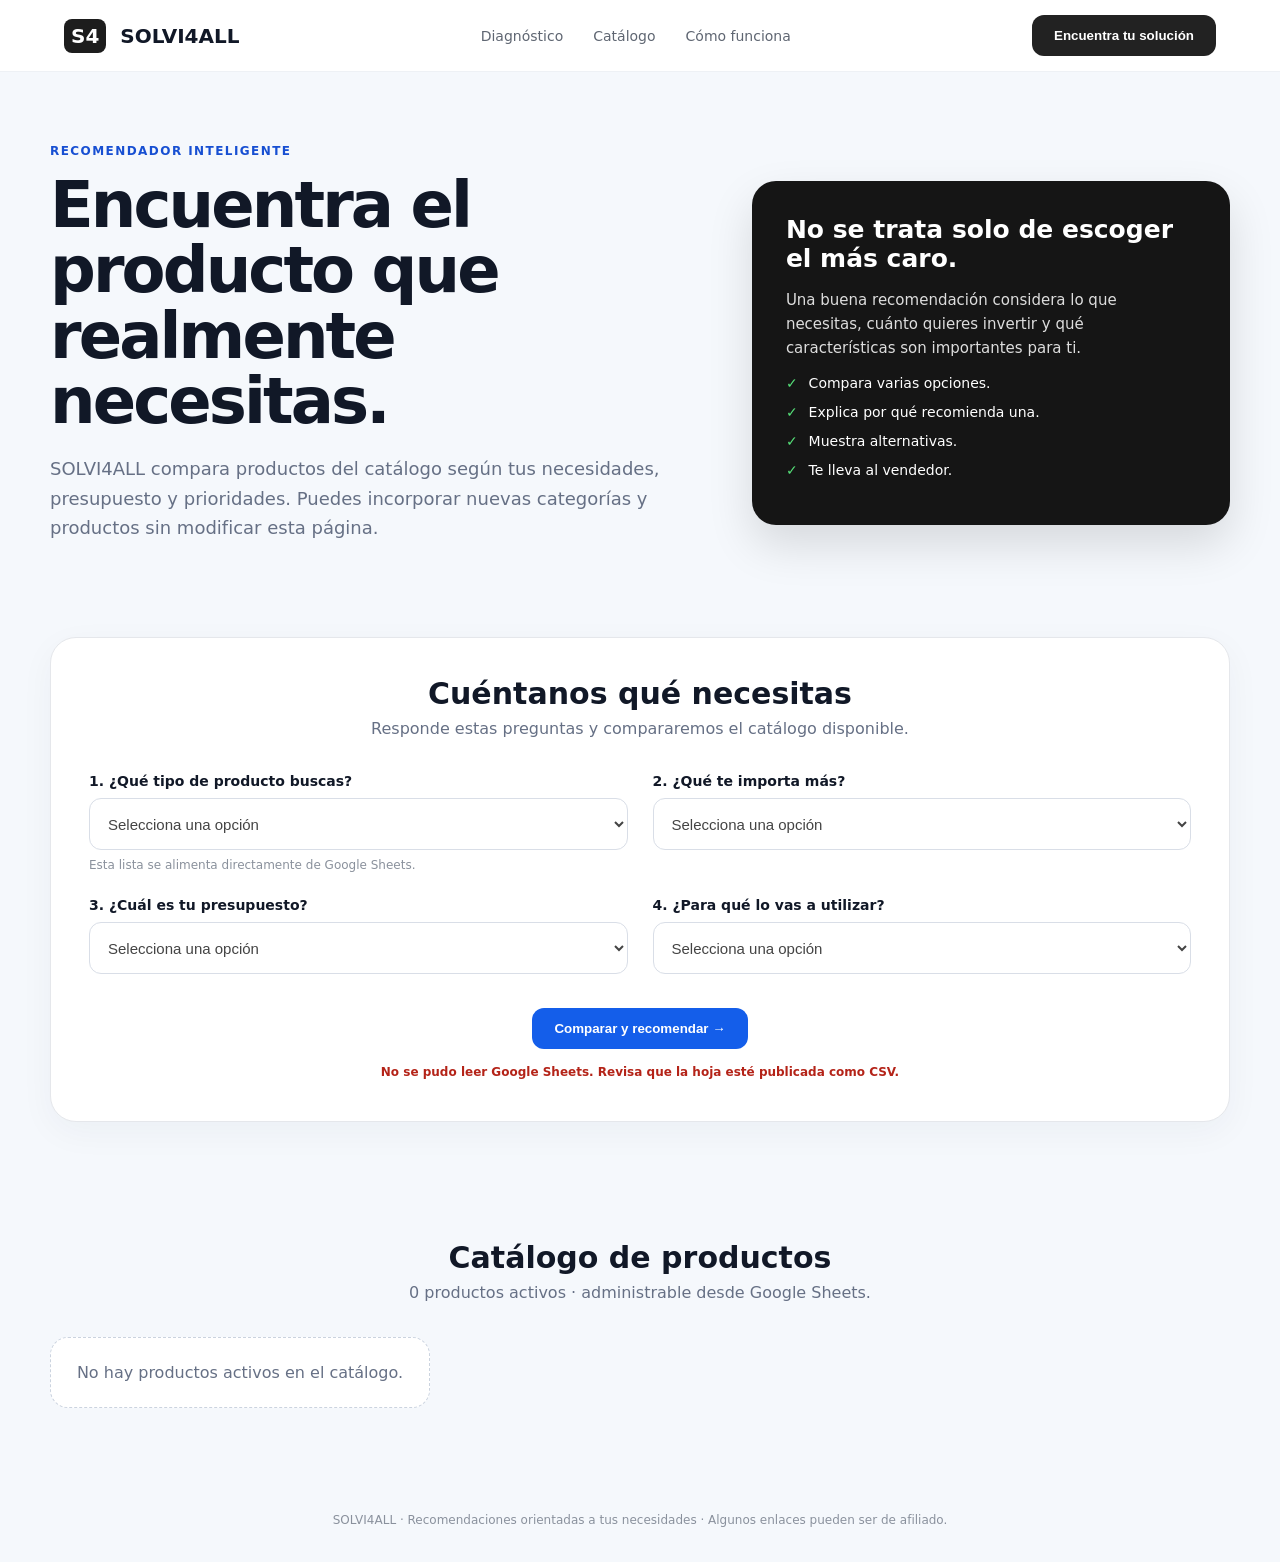
==== commit 78317569: "Add files via upload" ====
--- a/index.html
+++ b/index.html
@@ -1,41 +1,217 @@
-<!doctype html>
+<!DOCTYPE html>
 <html lang="es">
 <head>
-<meta charset="utf-8"><meta name="viewport" content="width=device-width,initial-scale=1">
-<meta name="description" content="SOLVI4ALL compara productos y recomienda opciones según tus necesidades, presupuesto y prioridades.">
-<title>SOLVI4ALL — Encuentra lo que realmente necesitas</title>
+<meta charset="UTF-8">
+<meta name="viewport" content="width=device-width,initial-scale=1">
+<meta name="description" content="SOLVI4ALL — recomendador inteligente de productos. Compara opciones según tus necesidades.">
+<title>SOLVI4ALL — Recomendador inteligente</title>
 <style>
-*{box-sizing:border-box}:root{--b:#145eea;--bd:#0d4dcc;--ink:#111827;--mut:#667085;--line:#e5e7eb;--bg:#f5f8fc}body{margin:0;font-family:Inter,system-ui,-apple-system,Segoe UI,sans-serif;color:var(--ink);background:var(--bg)}header{height:72px;background:#fff;border-bottom:1px solid #eef1f5;display:flex;align-items:center;justify-content:space-between;padding:0 clamp(18px,5vw,72px);position:sticky;top:0;z-index:5}.logo{font-weight:900;font-size:20px}.logo span{background:#1d1d1d;color:#fff;border-radius:8px;padding:5px 7px;margin-right:7px}nav{display:flex;gap:28px;font-size:14px;color:#626b78}nav a{color:inherit;text-decoration:none}.btn{border:0;border-radius:11px;background:var(--b);color:#fff;padding:13px 20px;font-weight:800;cursor:pointer}.container{width:min(1180px,calc(100% - 32px));margin:auto}.hero{padding:70px 0 45px;display:grid;grid-template-columns:1.15fr .85fr;gap:55px;align-items:center}.eyebrow{font-size:12px;font-weight:900;letter-spacing:.12em;text-transform:uppercase;color:#174fd2;margin-bottom:14px}h1{font-size:clamp(42px,5vw,64px);line-height:1.02;letter-spacing:-.045em;margin:0 0 20px}.hero p{font-size:18px;line-height:1.65;color:var(--mut)}.info{background:#151515;color:#fff;border-radius:24px;padding:32px;box-shadow:0 20px 45px #0b0b0b20}.info p{color:#ddd;line-height:1.6;font-size:14px}.check{margin:13px 0;font-size:14px}.check b{color:#55df78;margin-right:8px}.section{padding:25px 0 65px}.panel,.card,.recommend{background:#fff;border:1px solid var(--line);border-radius:24px;box-shadow:0 10px 35px #17233d0b}.panel{padding:36px}.panel h2,.models h2{text-align:center;font-size:30px;margin:0 0 8px}.sub{text-align:center;color:var(--mut);margin:0 0 30px}.grid{display:grid;grid-template-columns:repeat(3,1fr);gap:20px}.field label{display:block;font-weight:800;font-size:14px;margin-bottom:8px}.field small{display:block;color:#8a919c;margin-top:7px;font-size:11px}.field select{width:100%;height:50px;border:1px solid #d9dee7;border-radius:11px;padding:0 12px;background:#fff;font-size:14px}.actions{text-align:center}.actions .btn{margin-top:28px}.status{text-align:center;color:#7a828d;font-size:12px;min-height:18px;margin-top:12px}.result{display:none;margin-top:25px}.result.show{display:block}.recommend{padding:28px;display:grid;grid-template-columns:1fr 300px;gap:25px}.badge{display:inline-block;background:#edf4ff;color:var(--b);font-size:10px;font-weight:900;letter-spacing:.08em;border-radius:30px;padding:7px 10px;text-transform:uppercase}.product-title{font-size:32px;line-height:1.05;margin:12px 0 8px}.specs{color:#6b7280;font-weight:700;margin-bottom:18px}.reason{background:#f7f9fc;border:1px solid #edf0f5;border-radius:15px;padding:17px}.reason h4{margin:0 0 7px}.reason p{margin:0;color:#626b78;line-height:1.55;font-size:13px}.stats{display:grid;grid-template-columns:repeat(3,1fr);gap:9px;margin:18px 0}.stat{background:#f6f8fb;border-radius:12px;padding:12px}.stat span{display:block;font-size:10px;color:#747d8a}.stat b{font-size:15px}.scorebox{background:#f7f9fc;border:1px solid #edf0f5;border-radius:17px;padding:21px;height:max-content}.score{font-size:40px;font-weight:900}.score span{font-size:14px;color:#737b87}.line{height:8px;background:#e4e8ef;border-radius:20px;overflow:hidden;margin:12px 0 8px}.line i{display:block;height:100%;background:var(--b)}.note{font-size:11px;color:#747d89;line-height:1.5}.alt{display:flex;gap:8px;padding:10px 0;border-bottom:1px solid #e8ebef;font-size:12px}.alt:last-child{border:0}.alt strong{flex:1}.alt em{font-style:normal;font-weight:900;color:var(--b)}.cards{display:grid;grid-template-columns:repeat(3,1fr);gap:20px;margin-top:28px}.card{padding:22px;overflow:hidden}.card img{width:100%;height:155px;object-fit:contain;background:#f7f9fc;border-radius:13px;margin-bottom:15px}.card h3{margin:0 0 7px;font-size:18px}.card p{color:#68717e;font-size:13px;line-height:1.5;min-height:58px}.cardmeta{display:flex;justify-content:space-between;gap:8px;margin:14px 0;font-size:11px;color:#747c87}.card a{display:block;text-align:center;text-decoration:none;color:#fff;background:#111;border-radius:10px;padding:11px;font-weight:800;font-size:13px}.pending{background:#f2f4f7!important;color:#667085!important}.empty{text-align:center;padding:25px;border:1px dashed #cbd3df;border-radius:18px;color:#667085;background:#fff}footer{padding:30px 0;color:#8a919d;text-align:center;font-size:11px}@media(max-width:850px){nav{display:none}.hero{grid-template-columns:1fr;padding-top:45px}.grid,.cards{grid-template-columns:1fr}.recommend{grid-template-columns:1fr}.panel{padding:24px}}@media(max-width:520px){.container{width:calc(100% - 24px)}h1{font-size:41px}.stats{grid-template-columns:1fr 1fr}}
+*{box-sizing:border-box}html{scroll-behavior:smooth}
+:root{--blue:#145eea;--ink:#111827;--muted:#667085;--line:#e5e7eb;--bg:#f5f8fc}
+body{margin:0;font-family:Inter,system-ui,-apple-system,"Segoe UI",sans-serif;color:var(--ink);background:var(--bg)}
+header{height:72px;background:#fff;border-bottom:1px solid #eef1f5;display:flex;align-items:center;justify-content:space-between;padding:0 clamp(18px,5vw,72px);position:sticky;top:0;z-index:20}
+.logo{font-weight:900;font-size:20px}.logo span{background:#1d1d1d;color:#fff;border-radius:8px;padding:5px 7px;margin-right:7px}
+nav{display:flex;gap:30px;color:#5f6672;font-size:14px}nav a{color:inherit;text-decoration:none}
+button,.primary{background:#222;color:#fff;border:0;border-radius:12px;padding:13px 22px;font-weight:800;cursor:pointer}
+.container{width:min(1180px,calc(100% - 32px));margin:auto}
+.hero{padding:72px 0 48px;display:grid;grid-template-columns:1.15fr .85fr;gap:55px;align-items:center}
+.eyebrow{font-size:12px;font-weight:800;letter-spacing:.12em;text-transform:uppercase;color:#174fd2;margin-bottom:15px}
+h1{font-size:clamp(42px,5vw,66px);line-height:1.02;letter-spacing:-.045em;margin:0 0 20px}
+.hero p{font-size:18px;line-height:1.65;color:var(--muted);max-width:650px}
+.info{background:#151515;color:#fff;border-radius:24px;padding:34px;box-shadow:0 20px 45px #0b0b0b20}
+.info h2{font-size:25px;margin:0 0 15px}.info p{color:#ddd;font-size:15px;line-height:1.6}
+.check{display:flex;gap:11px;margin:13px 0;font-size:14px}.check i{color:#55df78;font-style:normal;font-weight:900}
+.section{padding:28px 0 70px}.panel{background:#fff;border:1px solid var(--line);border-radius:26px;padding:38px;box-shadow:0 10px 35px #17233d0b}
+.panel h2,.models h2{text-align:center;font-size:30px;margin:0 0 8px}.sub{text-align:center;color:var(--muted);margin:0 0 35px}
+.formgrid{display:grid;grid-template-columns:1fr 1fr;gap:25px}.field label{display:block;font-weight:750;font-size:14px;margin-bottom:9px}
+.field small{display:block;color:#8a919c;margin-top:8px;font-size:12px}
+select{width:100%;height:52px;border:1px solid #d9dee7;border-radius:12px;padding:0 14px;background:#fff;font-size:15px;color:#444}
+.primary{display:block;margin:34px auto 0;background:var(--blue)}
+.status{margin:16px auto 0;text-align:center;font-size:12px;color:#667085;min-height:18px}
+.status.error{color:#b42318;font-weight:700}.status.ok{color:#16794a}
+.result{display:none;margin-top:28px}.result.show{display:block}
+.recommend{display:grid;grid-template-columns:1fr 310px;gap:25px;background:#fff;border:1px solid var(--line);border-radius:25px;padding:30px}
+.badge{display:inline-block;background:#edf4ff;color:#145eea;font-size:11px;font-weight:900;letter-spacing:.1em;border-radius:30px;padding:7px 10px;text-transform:uppercase}
+.product-title{font-size:34px;line-height:1.05;margin:13px 0 9px}.specs{color:#6b7280;font-weight:700;margin-bottom:20px}
+.reason{background:#f7f9fc;border:1px solid #edf0f5;border-radius:16px;padding:19px}.reason h4{margin:0 0 8px}.reason p{margin:0;color:#626b78;line-height:1.6;font-size:14px}
+.stats{display:grid;grid-template-columns:repeat(3,1fr);gap:10px;margin:20px 0}.stat{background:#f6f8fb;border-radius:13px;padding:14px}.stat b{display:block;font-size:17px}.stat span{font-size:11px;color:#747d8a}
+.view,.card a{display:block;text-align:center;text-decoration:none;background:var(--blue);color:#fff;padding:13px 17px;border-radius:11px;font-weight:800;font-size:14px}
+.scorebox{background:#f7f9fc;border:1px solid #edf0f5;border-radius:18px;padding:23px;height:max-content}.score{font-size:42px;font-weight:900}.score span{font-size:15px;color:#737b87}
+.scoreline{height:8px;background:#e4e8ef;border-radius:20px;overflow:hidden;margin:14px 0}.scoreline i{display:block;height:100%;background:var(--blue)}
+.score-note{font-size:12px;color:#747d89;line-height:1.5}.alt{display:flex;gap:10px;padding:11px 0;border-bottom:1px solid #eceff3;font-size:13px}.alt-score{margin-left:auto;font-weight:900;color:var(--blue)}
+.models{margin-top:20px}.cards{display:grid;grid-template-columns:repeat(3,1fr);gap:20px;margin-top:30px}
+.card{background:#fff;border:1px solid var(--line);border-radius:21px;padding:24px}.card img{width:100%;height:160px;object-fit:contain;background:#f7f9fc;border-radius:14px;margin-bottom:18px}.card h3{margin:0 0 8px;font-size:19px}
+.card p{color:#68717e;font-size:13px;line-height:1.55;min-height:63px}.cardstats{display:grid;grid-template-columns:1fr 1fr;gap:9px;margin:17px 0}.cardstat{background:#f5f7fa;border-radius:10px;padding:10px;font-size:11px;color:#747c87}.cardstat strong{display:block;color:#202631;font-size:15px;margin-top:3px}
+.empty{background:#fff;border:1px dashed #cbd3df;border-radius:18px;padding:25px;text-align:center;color:#667085}
+footer{padding:35px 0;color:#8a919d;text-align:center;font-size:12px}
+@media(max-width:850px){header{height:auto;min-height:68px}.header-btn{display:none}nav{gap:15px}.hero{grid-template-columns:1fr;gap:30px;padding-top:48px}.formgrid,.recommend,.cards{grid-template-columns:1fr}.panel{padding:24px}.product-title{font-size:29px}}
+@media(max-width:520px){nav{display:none}.container{width:min(100% - 26px,1180px)}h1{font-size:42px}.hero{padding:45px 0 35px}.info{padding:25px}.stats{grid-template-columns:1fr 1fr}}
 </style>
 </head>
 <body>
-<header><div class="logo"><span>S4</span> SOLVI4ALL</div><nav><a href="#diagnostico">Diagnóstico</a><a href="#catalogo">Catálogo</a><a href="#como">Cómo funciona</a></nav><button class="btn" onclick="go('diagnostico')">Encuentra tu solución</button></header>
+<header>
+  <div class="logo"><span>S4</span> SOLVI4ALL</div>
+  <nav><a href="#diagnostico">Diagnóstico</a><a href="#catalogo">Catálogo</a><a href="#como">Cómo funciona</a></nav>
+  <button class="header-btn" onclick="document.getElementById('diagnostico').scrollIntoView()">Encuentra tu solución</button>
+</header>
+
 <main>
-<section class="hero container"><div><div class="eyebrow">Recomendador inteligente</div><h1>Encuentra lo que realmente necesitas.</h1><p>Comparamos productos seleccionados por utilidad, calidad y oportunidad de compra para ayudarte a decidir mejor.</p></div><aside class="info" id="como"><h2>No se trata de vender por vender.</h2><p>SOLVI4ALL busca una opción que tenga sentido para ti y, cuando existe una oferta afiliada válida, te lleva directamente al vendedor.</p><div class="check"><b>✓</b> Compara opciones reales.</div><div class="check"><b>✓</b> Explica la recomendación.</div><div class="check"><b>✓</b> Ofrece alternativas.</div><div class="check"><b>✓</b> Enlaces de compra identificados.</div></aside></section>
-<section class="section container" id="diagnostico"><div class="panel"><h2>Cuéntanos qué necesitas</h2><p class="sub">Elige categoría, presupuesto y prioridad. SOLVI4ALL ordenará los productos disponibles.</p><div class="grid"><div class="field"><label for="category">1. ¿Qué buscas?</label><select id="category"></select></div><div class="field"><label for="priority">2. ¿Qué te importa más?</label><select id="priority"><option value="">Selecciona</option><option value="price">Precio / ahorro</option><option value="balance">Equilibrio general</option><option value="performance">Prestaciones</option><option value="portability">Portabilidad</option><option value="quality">Calidad / valoración</option></select></div><div class="field"><label for="budget">3. ¿Cuál es tu presupuesto?</label><select id="budget"><option value="">Selecciona</option><option value="low">Quiero gastar menos</option><option value="medium">Presupuesto medio</option><option value="high">Puedo invertir más</option></select></div></div><div class="actions"><button class="btn" onclick="recommend()">Comparar y recomendar →</button></div><div class="status" id="status"></div></div><div class="result" id="result"></div></section>
-<section class="section container" id="catalogo"><div class="models"><h2>Catálogo</h2><p class="sub" id="catalogSub">Productos activos.</p><div class="cards" id="cards"></div></div></section>
-</main><footer>SOLVI4ALL · Recomendaciones orientadas a tus necesidades · Algunos enlaces pueden ser de afiliado.</footer>
+<section class="hero container">
+  <div>
+    <div class="eyebrow">Recomendador inteligente</div>
+    <h1>Encuentra el producto que realmente necesitas.</h1>
+    <p>SOLVI4ALL compara productos del catálogo según tus necesidades, presupuesto y prioridades. Puedes incorporar nuevas categorías y productos sin modificar esta página.</p>
+  </div>
+  <aside class="info" id="como">
+    <h2>No se trata solo de escoger el más caro.</h2>
+    <p>Una buena recomendación considera lo que necesitas, cuánto quieres invertir y qué características son importantes para ti.</p>
+    <div class="check"><i>✓</i> Compara varias opciones.</div>
+    <div class="check"><i>✓</i> Explica por qué recomienda una.</div>
+    <div class="check"><i>✓</i> Muestra alternativas.</div>
+    <div class="check"><i>✓</i> Te lleva al vendedor.</div>
+  </aside>
+</section>
+
+<section class="section container" id="diagnostico">
+<div class="panel">
+<h2>Cuéntanos qué necesitas</h2>
+<p class="sub">Responde estas preguntas y compararemos el catálogo disponible.</p>
+<div class="formgrid">
+<div class="field"><label for="category">1. ¿Qué tipo de producto buscas?</label><select id="category"><option>Cargando catálogo…</option></select><small>Esta lista se alimenta directamente de Google Sheets.</small></div>
+<div class="field"><label for="priority">2. ¿Qué te importa más?</label><select id="priority"><option value="">Selecciona una opción</option><option value="price">Precio / ahorro</option><option value="balance">Equilibrio general</option><option value="performance">Rendimiento / prestaciones</option><option value="portability">Portabilidad / comodidad</option><option value="quality">Calidad / valoración</option></select></div>
+<div class="field"><label for="budget">3. ¿Cuál es tu presupuesto?</label><select id="budget"><option value="">Selecciona una opción</option><option value="low">Quiero gastar lo menos posible</option><option value="medium">Presupuesto medio</option><option value="high">Puedo invertir más por mejores prestaciones</option></select></div>
+<div class="field"><label for="use">4. ¿Para qué lo vas a utilizar?</label><select id="use"><option value="">Selecciona una opción</option><option value="basic">Uso básico / diario</option><option value="travel">Viajes / movilidad</option><option value="home">Hogar</option><option value="work">Trabajo / productividad</option><option value="performance">Uso exigente</option></select></div>
+</div>
+<button class="primary" onclick="recommend()">Comparar y recomendar →</button>
+<div class="status" id="status">Conectando con el catálogo…</div>
+</div>
+<div class="result" id="result"></div>
+</section>
+
+<section class="section container models" id="catalogo">
+<h2>Catálogo de productos</h2>
+<p class="sub" id="catalogSub">Cargando productos…</p>
+<div class="cards" id="cards"></div>
+</section>
+</main>
+<footer>SOLVI4ALL · Recomendaciones orientadas a tus necesidades · Algunos enlaces pueden ser de afiliado.</footer>
+
 <script>
-const SHEET_CSV_URL='https://docs.google.com/spreadsheets/d/e/2PACX-1vRSBajH4fhMmTAMpjnRFXOE8NuJfI3RbwiYChvrf6ZgCOtnzZotbn826YpsTQ_Pvg/pub?gid=1686452473&single=true&output=csv';
-const FALLBACK_PRODUCTS=[];
-let products=[];
+/*
+  SOLVI4ALL — FUENTE ÚNICA DE PRODUCTOS
+  Google Sheets publicado como CSV.
+  Los productos NO están escritos en el código.
+*/
+const SHEET_CSV_URL="https://docs.google.com/spreadsheets/d/e/2PACX-1vRSBajH4thMmTAMpjnRFX0E8NuJf3RbWiyChvrf6ZgCotnzZotbn826IpsTQ_Pvg/pub?gid=1686452473&single=true&output=csv";
+
+let products=[], lastCategory="";
+
 const clean=v=>(v??"").toString().trim();
-const num=(v,d=0)=>{const n=parseFloat(clean(v).replace(",","."));return Number.isFinite(n)?n:d};
-const yes=v=>["1","true","si","sí","yes","activo","active"].includes(clean(v).toLowerCase());
-const esc=v=>clean(v).replace(/[&<>"']/g,c=>({'&':'&amp;','<':'&lt;','>':'&gt;','"':'&quot;',"'":'&#039;'}[c]));
-function csvParse(t){const rows=[];let r=[],c="",q=false;for(let i=0;i<t.length;i++){let x=t[i],n=t[i+1];if(x==='"'){if(q&&n==='"'){c+='"';i++}else q=!q}else if(x===','&&!q){r.push(c);c=""}else if((x==='\n'||x==='\r')&&!q){if(x==='\r'&&n==='\n')i++;r.push(c);c="";if(r.some(v=>clean(v)))rows.push(r);r=[]}else c+=x}if(c||r.length){r.push(c);if(r.some(v=>clean(v)))rows.push(r)}if(!rows.length)return[];const h=rows.shift().map(v=>clean(v).toLowerCase());return rows.map(a=>Object.fromEntries(h.map((k,i)=>[k,clean(a[i]??"")])))}
-function normalize(p){return {...p,active:yes(p.active),affiliate_active:yes(p.affiliate_active),category:clean(p.category)||"Otros",name:clean(p.name)||"Producto sin nombre",brand:clean(p.brand),description:clean(p.description)||"Producto del catálogo SOLVI4ALL.",price:clean(p.price),currency:clean(p.currency)||"USD",image_url:clean(p.image_url),affiliate_url:clean(p.affiliate_url)||"#",merchant:clean(p.merchant),rating:num(p.rating),badge:clean(p.badge),tags:clean(p.tags).toLowerCase(),price_score:num(p.price_score,50),performance_score:num(p.performance_score,50),portability_score:num(p.portability_score,50),quality_score:num(p.quality_score,50),demand_score:num(p.demand_score,50),profitability_score:num(p.profitability_score,50),specs:clean(p.specs)}}
-function setStatus(x){document.getElementById('status').textContent=x}
-function go(id){document.getElementById(id).scrollIntoView({behavior:'smooth'})}
-async function load(){setStatus('Cargando catálogo…');try{if(!SHEET_CSV_URL)throw 0;const r=await fetch(SHEET_CSV_URL,{cache:'no-store'});if(!r.ok)throw 0;const rows=csvParse(await r.text()).filter(p=>yes(p.active));if(!rows.length)throw 0;products=rows.map(normalize);setStatus('Catálogo actualizado desde Google Sheets.')}catch(e){products=FALLBACK_PRODUCTS.map(normalize);setStatus('Conecta Google Sheets para cargar el catálogo real. No hay productos locales de demostración.')}populate();render()}
-function populate(){const s=document.getElementById('category'),cats=[...new Set(products.filter(p=>p.active).map(p=>p.category))].sort((a,b)=>a.localeCompare(b,'es'));s.innerHTML='<option value="">Selecciona</option>'+cats.map(c=>`<option>${esc(c)}</option>`).join('')}
-function price(p){return p.price?`${esc(p.currency)} ${esc(p.price)}`:'Consultar'}
-function buy(p){return p.affiliate_active&&p.affiliate_url&&p.affiliate_url!=='#'}
-function card(p){const img=p.image_url?`<img src="${esc(p.image_url)}" alt="${esc(p.name)}" loading="lazy" onerror="this.style.display='none'">`:'';return `<article class="card">${img}${p.badge?`<span class="badge">${esc(p.badge)}</span>`:''}<h3>${esc(p.name)}</h3><div style="font-size:12px;color:#7a828d;font-weight:700">${esc(p.brand)}</div><p>${esc(p.description)}</p><div class="cardmeta"><span>${price(p)}</span><span>${p.rating?'★ '+p.rating.toFixed(1):'Sin valoración'}</span></div><a class="${buy(p)?'':'pending'}" href="${buy(p)?esc(p.affiliate_url):'#'}" ${buy(p)?'target="_blank" rel="nofollow sponsored noopener"':'onclick="return false"'}>${buy(p)?'Ver oferta →':'Oferta pendiente'}</a></article>`}
-function render(){const a=products.filter(p=>p.active);document.getElementById('catalogSub').textContent=`${a.length} producto${a.length===1?'':'s'} activo${a.length===1?'':'s'} · administrable desde el catálogo.`;document.getElementById('cards').innerHTML=a.length?a.map(card).join(''):'<div class="empty">No hay productos activos.</div>'}
-function score(p,a){let s=0;const pr={price:p.price_score,performance:p.performance_score,portability:p.portability_score,quality:p.quality_score};if(a.priority==='balance')s+=p.price_score*.25+p.performance_score*.3+p.portability_score*.15+p.quality_score*.3;else s+=pr[a.priority]||50;s+= (a.budget==='low'?p.price_score:a.budget==='high'?(p.performance_score*.65+p.quality_score*.35):(p.price_score*.45+p.quality_score*.3+p.performance_score*.25))*.75;s+=p.demand_score*.2;s+=p.quality_score*.15;s+=p.profitability_score*.1;return Math.max(1,Math.min(100,Math.round(s/1.2)))}
-function reason(p,a){let x=[];if(a.priority==='price')x.push('ahorro');if(a.priority==='performance')x.push('prestaciones');if(a.priority==='portability')x.push('portabilidad');if(a.priority==='quality')x.push('calidad');if(a.priority==='balance')x.push('equilibrio');if(a.budget==='low')x.push('presupuesto contenido');if(a.budget==='high')x.push('mayores prestaciones');return x.length?`Es la opción que mejor combina ${x.slice(0,2).join(' y ')} entre los productos disponibles.`:'Es la opción con mejor ajuste global según los datos disponibles.'}
-function confidence(p){let n=0;if(p.price)n++;if(p.rating)n++;if(p.description)n++;if(p.specs)n++;if(buy(p))n++;return n>=4?'Alta':n>=2?'Media':'Baja'}
-function recommend(){const a={category:document.getElementById('category').value,priority:document.getElementById('priority').value,budget:document.getElementById('budget').value};if(Object.values(a).some(v=>!v)){alert('Completa las tres preguntas.');return}const c=products.filter(p=>p.active&&p.category===a.category);if(!c.length){alert('No hay productos activos para esta categoría.');return}const r=c.map(p=>({...p,score:score(p,a)})).sort((x,y)=>y.score-x.score);const b=r[0],img=b.image_url?`<img src="${esc(b.image_url)}" alt="${esc(b.name)}" style="width:100%;max-height:230px;object-fit:contain;border-radius:15px;background:#f7f9fc;margin-bottom:18px" onerror="this.style.display='none'">`:'';document.getElementById('result').innerHTML=`<div class="recommend"><div>${img}<span class="badge">${esc(b.badge||'Tu recomendación')}</span><div class="product-title">${esc(b.name)}</div><div class="specs">${esc(b.brand)} ${b.specs?'· '+esc(b.specs):''}</div><div class="reason"><h4>¿Por qué?</h4><p>${esc(reason(b,a))}</p></div><div class="stats"><div class="stat"><span>Precio</span><b>${price(b)}</b></div><div class="stat"><span>Valoración</span><b>${b.rating?b.rating.toFixed(1):'—'}</b></div><div class="stat"><span>Confianza</span><b>${confidence(b)}</b></div></div>${buy(b)?`<a class="btn" href="${esc(b.affiliate_url)}" target="_blank" rel="nofollow sponsored noopener">Ver oferta →</a>`:'<span class="note">Producto sin enlace de afiliado activo.</span>'}</div><div class="scorebox"><h3>Ajuste a tus necesidades</h3><div class="score">${b.score}<span>/100</span></div><div class="line"><i style="width:${b.score}%"></i></div><div class="note">Puntuación orientativa. La afiliación no sustituye la evaluación del producto.</div><hr style="border:0;border-top:1px solid #e6e9ee;margin:20px 0"><h3>También considera</h3>${r.slice(1,4).map(p=>`<div class="alt"><strong>${esc(p.name)}</strong><em>${p.score}/100</em></div>`).join('')||'<div class="note">No hay más alternativas.</div>'}</div></div>`;const el=document.getElementById('result');el.classList.add('show');el.scrollIntoView({behavior:'smooth',block:'start'})}
-load();
-</script></body></html>
+const num=(v,d=0)=>{const n=parseFloat(String(v).replace(",", "."));return Number.isFinite(n)?n:d};
+const truthy=v=>["1","true","si","sí","yes","activo","active"].includes(clean(v).toLowerCase());
+function esc(v){return clean(v).replace(/[&<>"']/g,c=>({"&":"&amp;","<":"&lt;",">":"&gt;",'"':"&quot;","'":"&#039;"}[c]))}
+
+function csvParse(text){
+  const rows=[];let row=[],cell="",q=false;
+  for(let i=0;i<text.length;i++){
+    const c=text[i],n=text[i+1];
+    if(c==='"'){if(q&&n==='"'){cell+='"';i++}else q=!q}
+    else if(c===","&&!q){row.push(cell);cell=""}
+    else if((c==="\n"||c==="\r")&&!q){if(c==="\r"&&n==="\n")i++;row.push(cell);cell="";if(row.some(x=>clean(x)))rows.push(row);row=[]}
+    else cell+=c;
+  }
+  if(cell!==""||row.length){row.push(cell);if(row.some(x=>clean(x)))rows.push(row)}
+  if(!rows.length)return[];
+  const headers=rows.shift().map(x=>clean(x).toLowerCase());
+  return rows.map(r=>Object.fromEntries(headers.map((h,i)=>[h,clean(r[i]??"")])));
+}
+
+function normalize(p){
+ return {
+  active:p.active??"1",category:clean(p.category)||"Otros",name:clean(p.name)||"Producto sin nombre",
+  brand:clean(p.brand),description:clean(p.description)||"Producto del catálogo SOLVI4ALL.",
+  price:clean(p.price),currency:clean(p.currency)||"USD",image_url:clean(p.image_url),
+  affiliate_url:clean(p.affiliate_url),merchant:clean(p.merchant),rating:num(p.rating),
+  badge:clean(p.badge),tags:clean(p.tags).toLowerCase(),
+  price_score:num(p.price_score,50),performance_score:num(p.performance_score,50),
+  portability_score:num(p.portability_score,50),quality_score:num(p.quality_score,50),
+  basic_score:num(p.basic_score,50),travel_score:num(p.travel_score,50),
+  home_score:num(p.home_score,50),work_score:num(p.work_score,50),
+  demand_score:num(p.demand_score,50),specs:clean(p.specs)
+ };
+}
+
+function status(msg,type=""){const e=document.getElementById("status");e.textContent=msg;e.className="status "+type}
+
+async function loadCatalog(){
+ status("Cargando catálogo desde Google Sheets…");
+ try{
+  const r=await fetch(SHEET_CSV_URL+"", {cache:"no-store"});
+  if(!r.ok)throw new Error("HTTP "+r.status);
+  const text=await r.text();
+  const rows=csvParse(text);
+  if(!rows.length)throw new Error("CSV vacío");
+  products=rows.map(normalize).filter(p=>truthy(p.active));
+  if(!products.length)throw new Error("No hay productos con active=1");
+  populateCategories();renderCatalog();
+  status("Catálogo actualizado desde Google Sheets.","ok");
+ }catch(e){
+  products=[];populateCategories();renderCatalog();
+  status("No se pudo leer Google Sheets. Revisa que la hoja esté publicada como CSV.","error");
+  console.error("SOLVI4ALL catálogo:",e);
+ }
+}
+
+function populateCategories(){
+ const sel=document.getElementById("category");
+ const cats=[...new Set(products.map(p=>p.category).filter(Boolean))].sort((a,b)=>a.localeCompare(b,"es"));
+ sel.innerHTML='<option value="">Selecciona una opción</option>'+cats.map(c=>`<option value="${esc(c)}">${esc(c)}</option>`).join("");
+ if(lastCategory&&cats.includes(lastCategory))sel.value=lastCategory;
+}
+function priceLabel(p){return p.price?`${esc(p.currency)} ${esc(p.price)}`:"Consultar"}
+function cardHtml(p){
+ const img=p.image_url?`<img src="${esc(p.image_url)}" alt="${esc(p.name)}" loading="lazy" onerror="this.style.display='none'">`:"";
+ const link=p.affiliate_url?`<a href="${esc(p.affiliate_url)}" target="_blank" rel="nofollow sponsored noopener">Ver oferta →</a>`:`<a href="#" onclick="return false">Oferta no disponible</a>`;
+ return `<article class="card">${img}${p.badge?`<span class="badge">${esc(p.badge)}</span>`:""}<h3>${esc(p.name)}</h3>${p.brand?`<div style="font-size:12px;color:#7a828d;font-weight:700;margin-bottom:7px">${esc(p.brand)}</div>`:""}<p>${esc(p.description)}</p><div class="cardstats"><div class="cardstat">Precio<strong>${priceLabel(p)}</strong></div><div class="cardstat">Valoración<strong>${p.rating?p.rating.toFixed(1):"—"}</strong></div></div>${link}</article>`;
+}
+function renderCatalog(){
+ const active=products.filter(p=>truthy(p.active));
+ document.getElementById("catalogSub").textContent=`${active.length} producto${active.length===1?"":"s"} activo${active.length===1?"":"s"} · administrable desde Google Sheets.`;
+ document.getElementById("cards").innerHTML=active.length?active.map(cardHtml).join(""):`<div class="empty">No hay productos activos en el catálogo.</div>`;
+}
+
+function scoreProduct(p,a){
+ let s=0,total=0;
+ if(a.priority==="balance")s=p.price_score*.25+p.performance_score*.30+p.portability_score*.15+p.quality_score*.30;
+ else s=num(p[{price:"price_score",performance:"performance_score",portability:"portability_score",quality:"quality_score"}[a.priority]],50);
+ total+=100;
+ const b=a.budget==="low"?p.price_score:a.budget==="high"?p.performance_score*.65+p.quality_score*.35:p.price_score*.45+p.quality_score*.30+p.performance_score*.25;
+ s+=b*.75;total+=75;
+ const uf={basic:"basic_score",travel:"travel_score",home:"home_score",work:"work_score",performance:"demand_score"}[a.use];
+ s+=num(p[uf],50)*.85;total+=85;
+ if(p.category===a.category){s+=45;total+=45}
+ return Math.max(1,Math.min(100,Math.round(s/total*100)));
+}
+function reason(p,a){
+ const x=[];
+ if(a.priority==="price")x.push("prioriza el ahorro");if(a.priority==="performance")x.push("prioriza las prestaciones");
+ if(a.priority==="portability")x.push("valora la portabilidad");if(a.priority==="quality")x.push("valora la calidad");
+ if(a.priority==="balance")x.push("busca un equilibrio general");
+ if(a.budget==="low")x.push("encaja mejor con un presupuesto contenido");if(a.budget==="high")x.push("permite invertir en mejores prestaciones");
+ if(a.use==="travel")x.push("encaja con viajes");if(a.use==="home")x.push("encaja con el hogar");if(a.use==="work")x.push("encaja con trabajo");if(a.use==="performance")x.push("está orientado a un uso exigente");
+ return x.length?`Es la opción que mejor ${x.slice(0,2).join(" y ")} según los datos disponibles.`:"Es la opción con mejor ajuste entre los datos del catálogo y tus respuestas.";
+}
+function recommend(){
+ const a={category:document.getElementById("category").value,priority:document.getElementById("priority").value,budget:document.getElementById("budget").value,use:document.getElementById("use").value};
+ if(Object.values(a).some(v=>!v)){alert("Responde las cuatro preguntas.");return}
+ lastCategory=a.category;
+ const ranked=products.filter(p=>truthy(p.active)&&p.category===a.category).map(p=>({...p,score:scoreProduct(p,a)})).sort((x,y)=>y.score-x.score);
+ if(!ranked.length){alert("No hay productos activos para esa categoría.");return}
+ const p=ranked[0],img=p.image_url?`<img src="${esc(p.image_url)}" alt="${esc(p.name)}" style="width:100%;max-height:250px;object-fit:contain;border-radius:16px;background:#f7f9fc;margin-bottom:20px" onerror="this.style.display='none'">`:"";
+ document.getElementById("result").innerHTML=`<div class="recommend"><div>${img}<span class="badge">${esc(p.badge||"Tu recomendación")}</span><div class="product-title">${esc(p.name)}</div><div class="specs">${esc(p.brand)} ${p.specs?"· "+esc(p.specs):""}</div><div class="reason"><h4>¿Por qué esta opción?</h4><p>${esc(reason(p,a))}</p></div><div class="stats"><div class="stat"><span>Precio</span><b>${priceLabel(p)}</b></div><div class="stat"><span>Valoración</span><b>${p.rating?p.rating.toFixed(1):"—"}</b></div><div class="stat"><span>Vendedor</span><b style="font-size:14px">${esc(p.merchant||"—")}</b></div></div>${p.affiliate_url?`<a class="view" href="${esc(p.affiliate_url)}" target="_blank" rel="nofollow sponsored noopener">Ver oferta →</a>`:""}</div><div class="scorebox"><h3>Ajuste a tus necesidades</h3><div class="score">${p.score}<span>/100</span></div><div class="scoreline"><i style="width:${p.score}%"></i></div><div class="score-note">Puntuación orientativa basada en los datos del catálogo y tus respuestas.</div><hr style="border:0;border-top:1px solid #e6e9ee;margin:22px 0"><h3>También considera</h3>${ranked.slice(1,4).map(x=>`<div class="alt"><strong>${esc(x.name)}</strong><span class="alt-score">${x.score}/100</span></div>`).join("")||"<div class='score-note'>No hay más alternativas activas.</div>"}</div></div>`;
+ const r=document.getElementById("result");r.classList.add("show");r.scrollIntoView({behavior:"smooth",block:"start"});
+}
+loadCatalog();
+</script>
+</body>
+</html>
